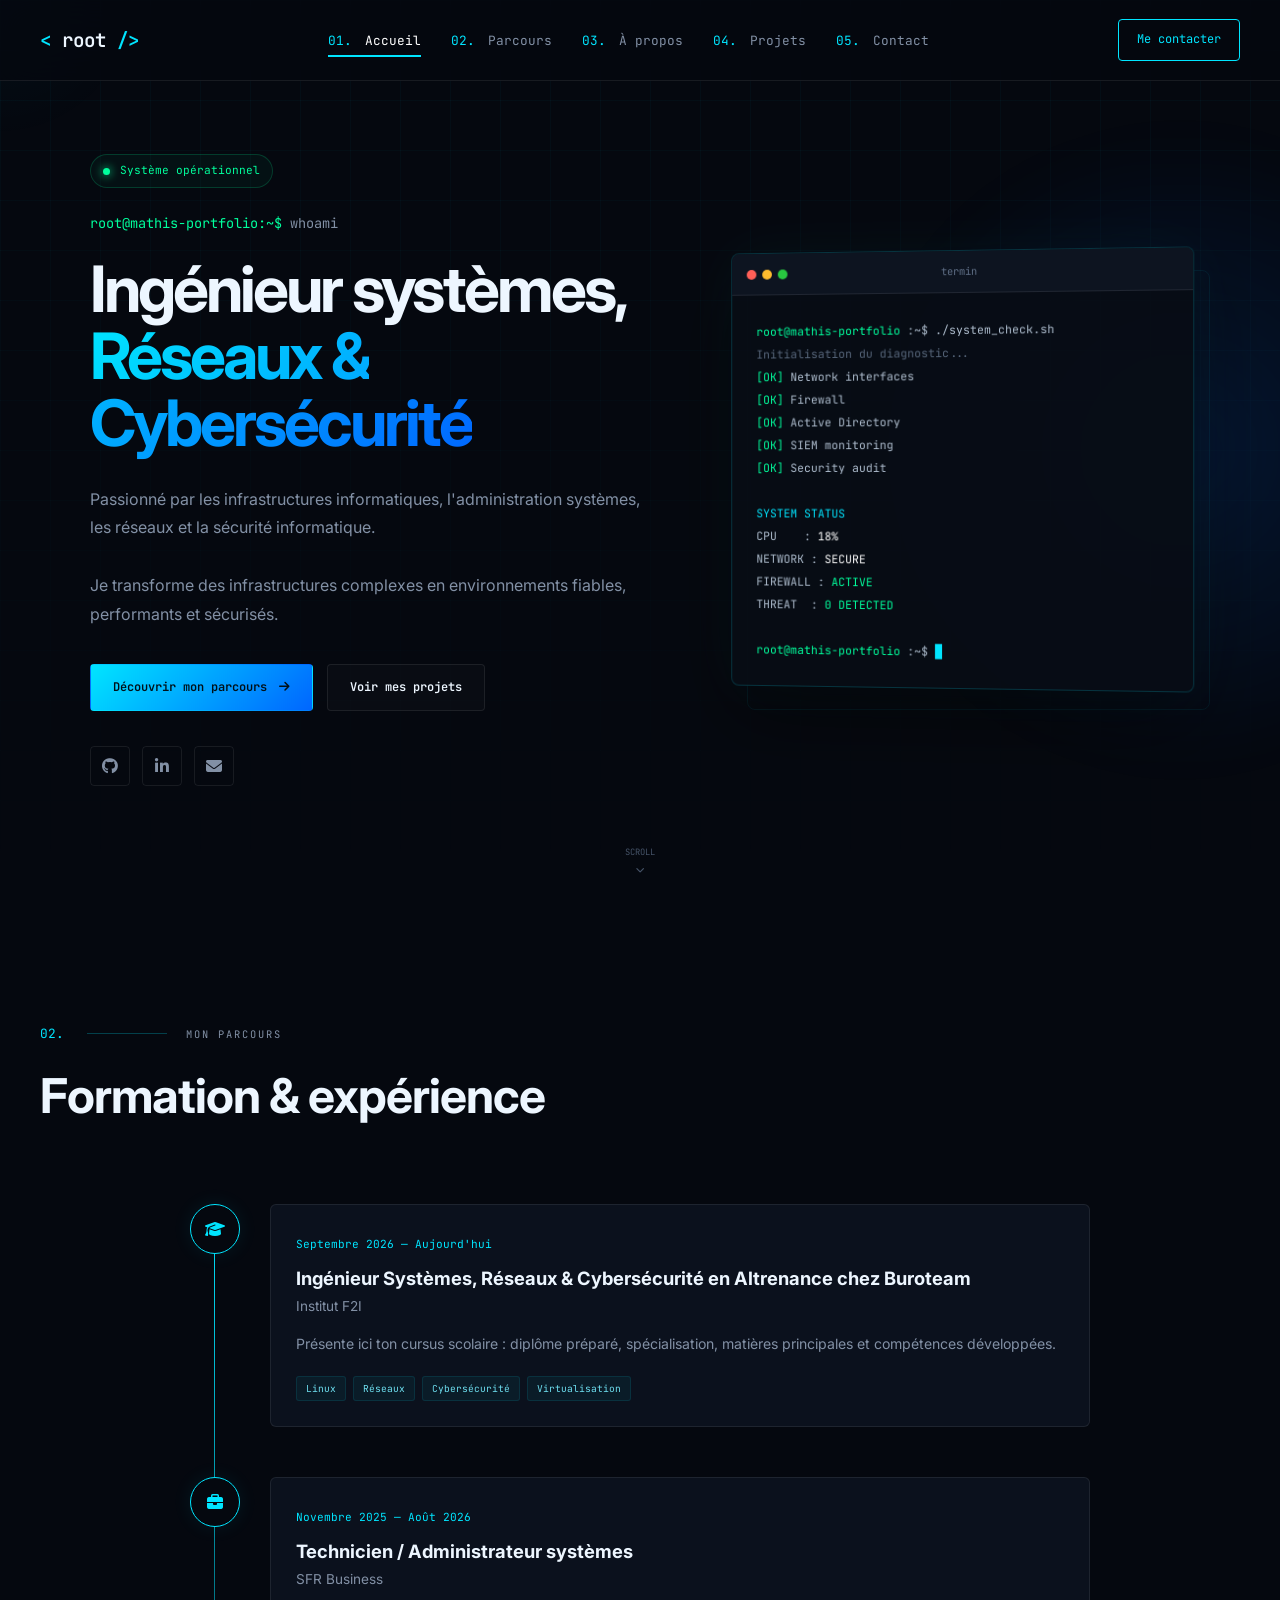
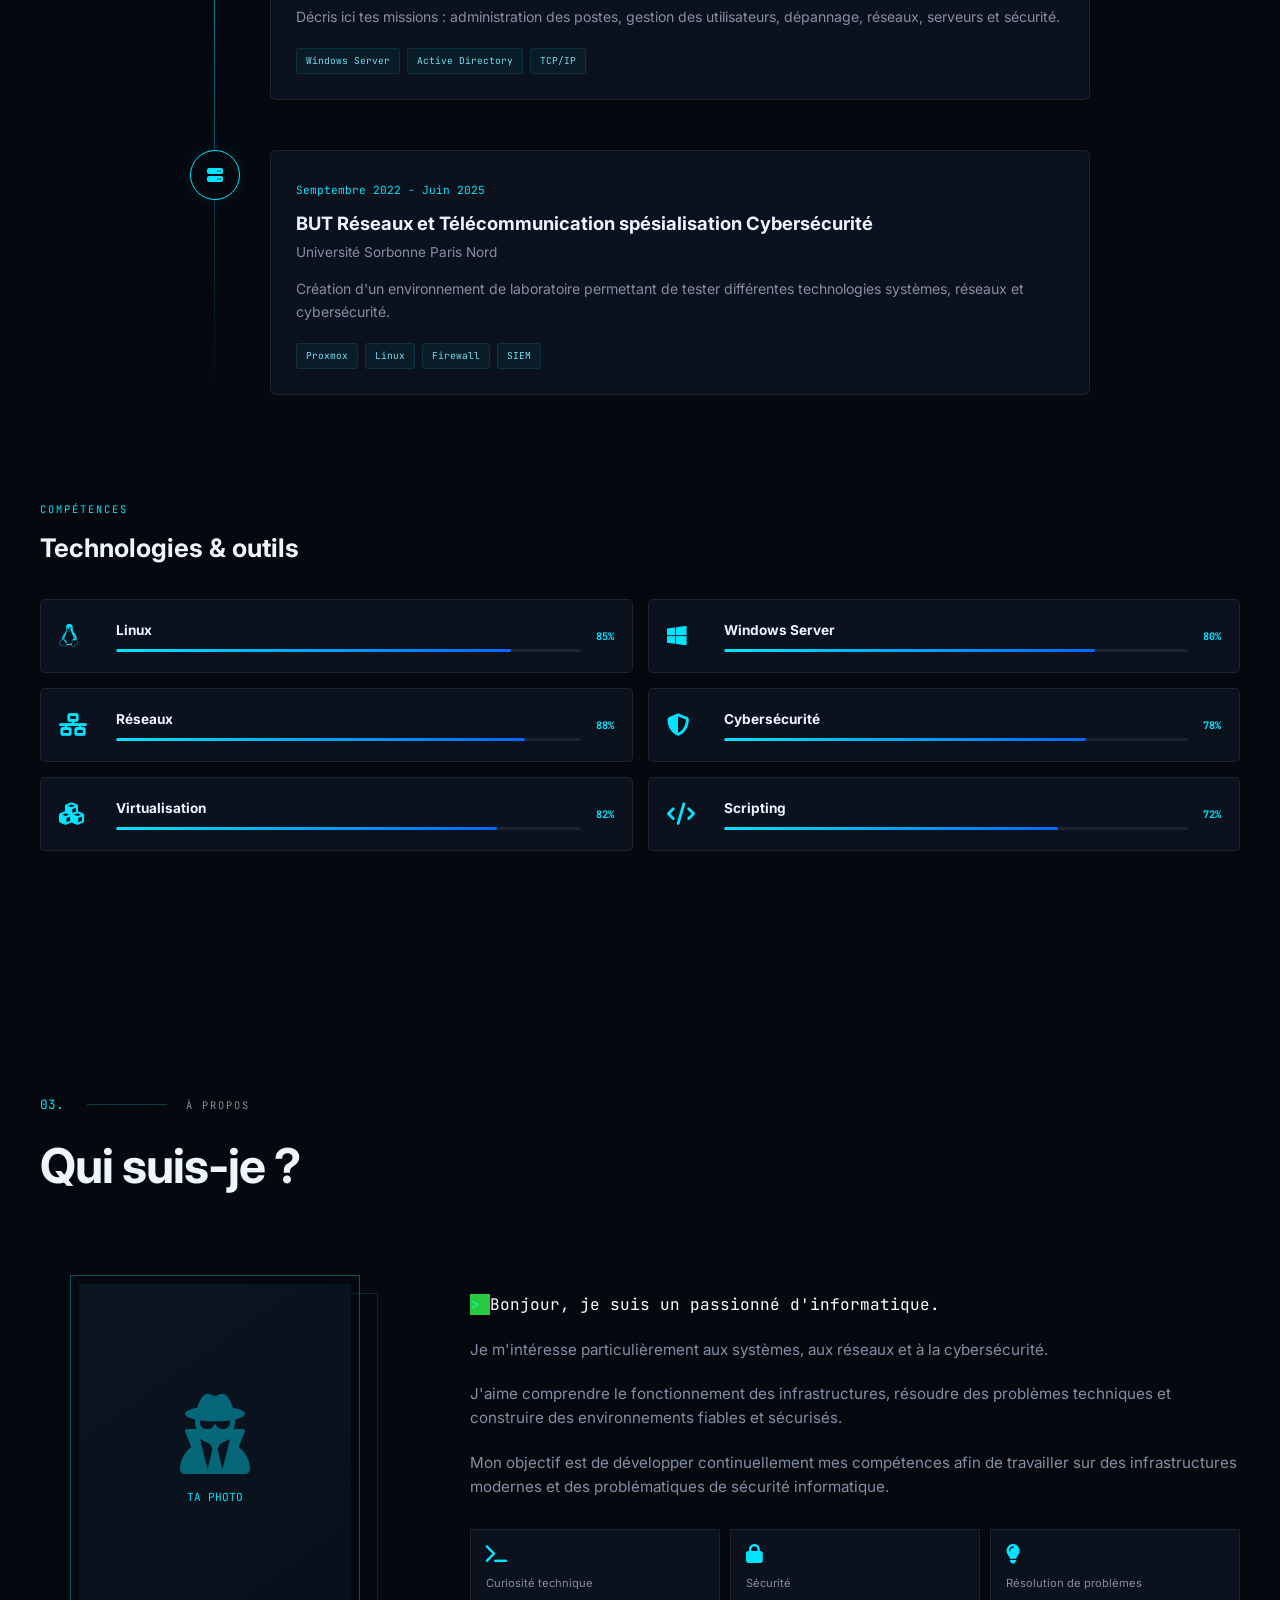
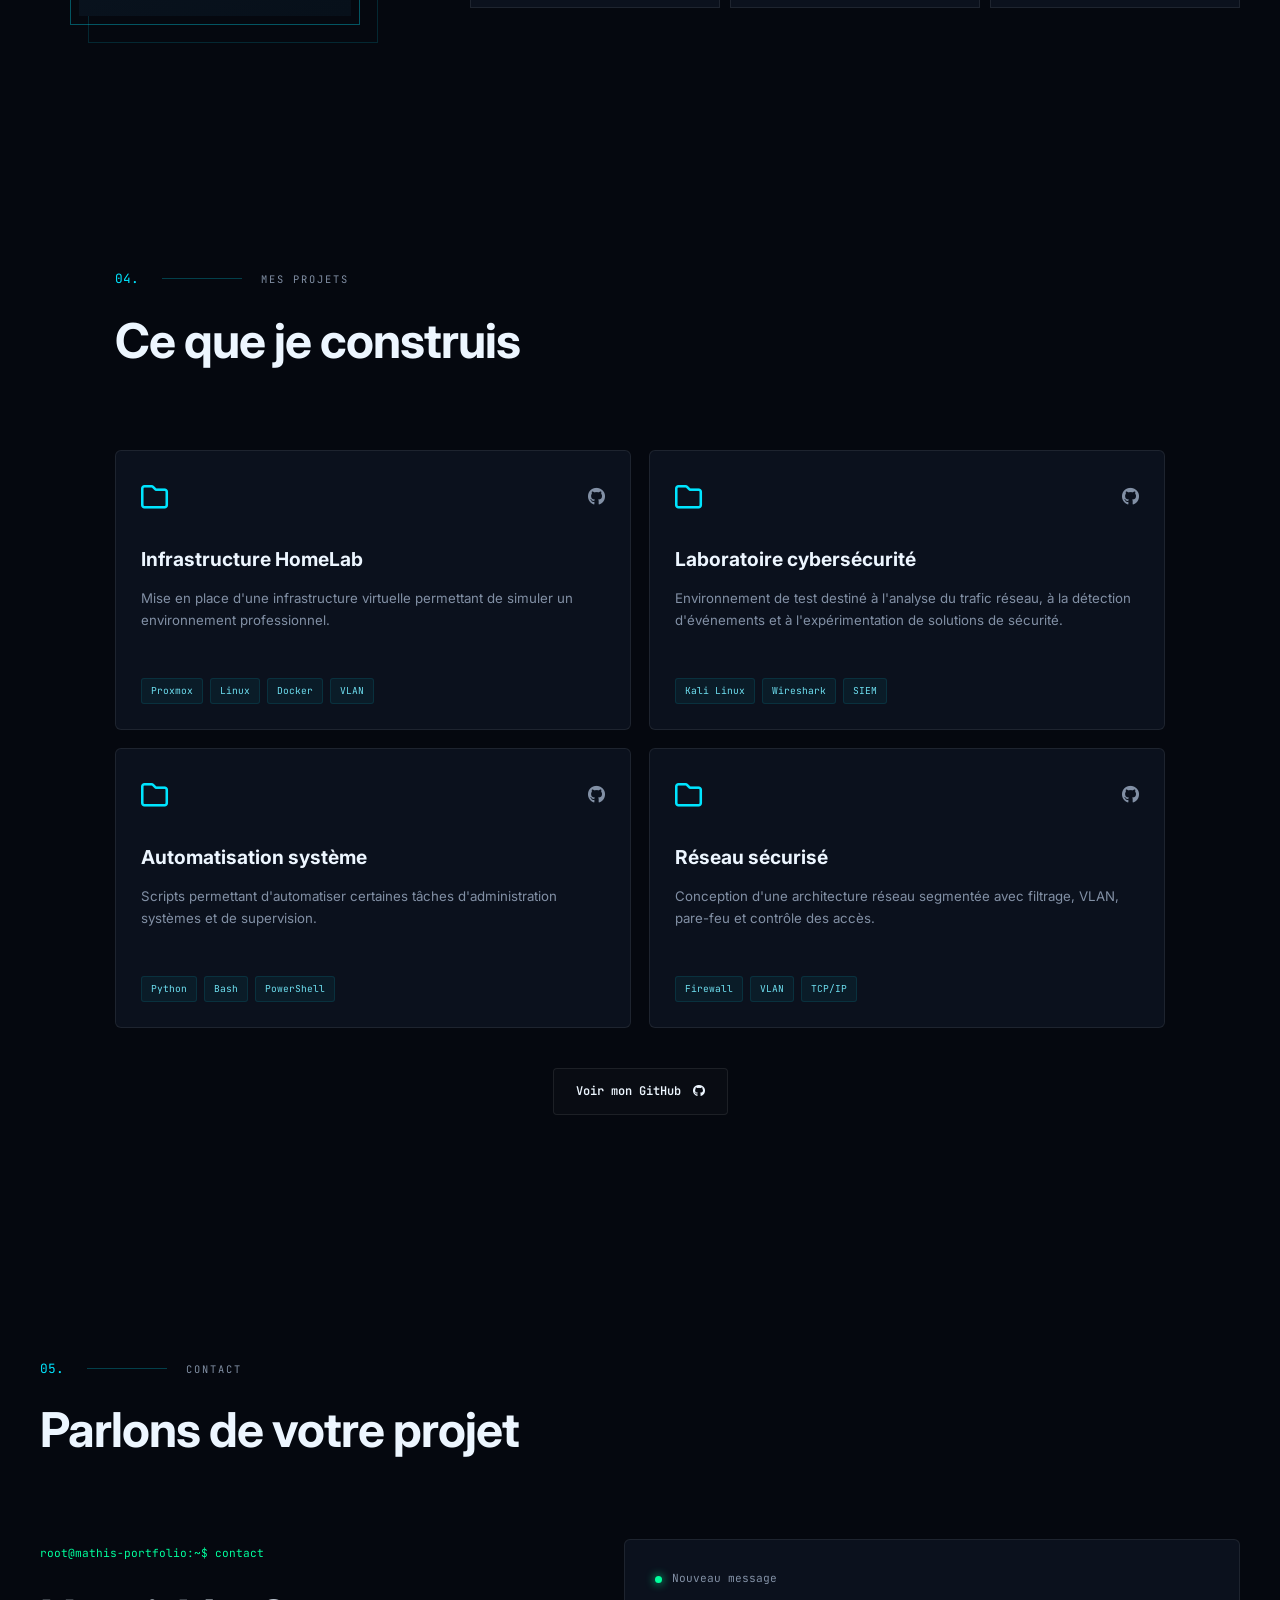
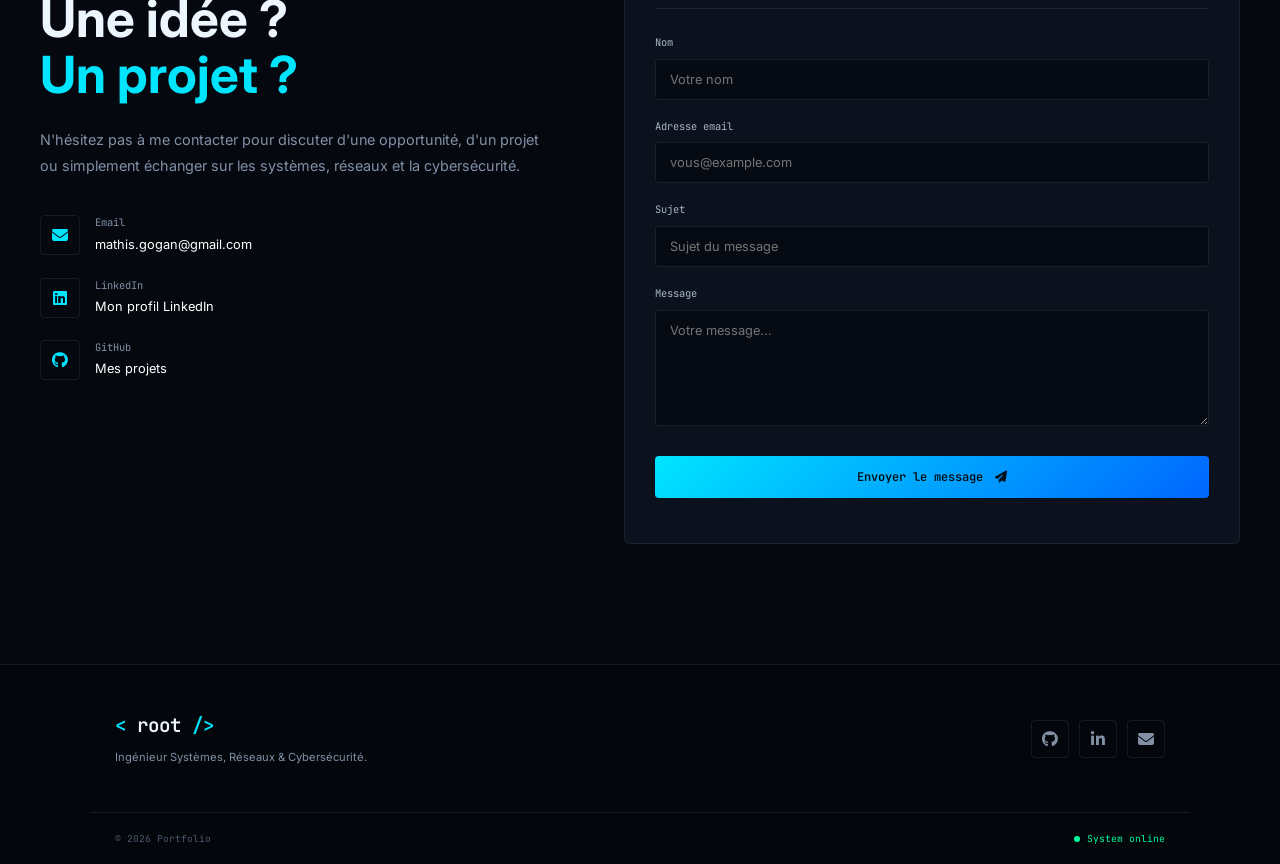
==== index.html @ 1b5705bb "modification du lien github pour qu'il renvoi sur mon profil" ====
<!DOCTYPE html>
<html lang="fr">

<head>

    <meta charset="UTF-8">

    <meta name="viewport"
          content="width=device-width, initial-scale=1.0">

    <meta name="description"
          content="Portfolio professionnel - Ingénieur systèmes, réseaux et cybersécurité">

    <title>Portfolio | Systèmes • Réseaux • Cybersécurité</title>

    <!-- Police -->
    <link rel="preconnect" href="https://fonts.googleapis.com">
    <link rel="preconnect" href="https://fonts.gstatic.com" crossorigin>

    <link href="https://fonts.googleapis.com/css2?family=Inter:wght@400;500;600;700;800&family=JetBrains+Mono:wght@400;500;600&display=swap"
          rel="stylesheet">

    <!-- Font Awesome -->
    <link rel="stylesheet"
          href="https://cdnjs.cloudflare.com/ajax/libs/font-awesome/6.5.2/css/all.min.css">

    <link rel="stylesheet" href="src/CSS/style.css">

</head>


<body>

<!-- =====================================================
     CURSEUR / EFFET
===================================================== -->

<div class="cursor-glow"></div>


<!-- =====================================================
     HEADER
===================================================== -->

<header class="header">

    <nav class="navbar">

        <a href="#accueil" class="logo">

            <span class="logo-symbol">&lt;</span>
            <span>root</span>
            <span class="logo-symbol">/&gt;</span>

        </a>


        <ul class="nav-links">

            <li>
                <a href="#accueil" class="active">
                    <span>01.</span> Accueil
                </a>
            </li>

            <li>
                <a href="#parcours">
                    <span>02.</span> Parcours
                </a>
            </li>

            <li>
                <a href="#apropos">
                    <span>03.</span> À propos
                </a>
            </li>

            <li>
                <a href="#projets">
                    <span>04.</span> Projets
                </a>
            </li>

            <li>
                <a href="#contact">
                    <span>05.</span> Contact
                </a>
            </li>

        </ul>


        <a href="#contact" class="nav-button">
            Me contacter
        </a>


        <button class="menu-toggle"
                aria-label="Ouvrir le menu">

            <i class="fas fa-bars"></i>

        </button>

    </nav>

</header>


<main>


<!-- =====================================================
     HERO
===================================================== -->

<section id="accueil" class="hero">

    <!-- Grille -->
    <div class="grid-background"></div>

    <!-- Glow -->
    <div class="hero-glow"></div>


    <div class="hero-container">


        <!-- COLONNE GAUCHE -->

        <div class="hero-content">

            <div class="status">

                <span class="status-dot"></span>

                <span>
                    Système opérationnel
                </span>

            </div>


            <p class="terminal-intro">

                <span class="prompt">root@mathis-portfolio:~$</span>

                whoami

            </p>


            <h1>

                Ingénieur systèmes,
                <br>

                <span class="gradient-text">
                    Réseaux & Cybersécurité
                </span>

            </h1>


            <p class="hero-description">

                Passionné par les infrastructures informatiques,
                l'administration systèmes, les réseaux et la
                sécurité informatique.

                <br><br>

                Je transforme des infrastructures complexes en
                environnements fiables, performants et sécurisés.

            </p>


            <div class="hero-buttons">

                <a href="#parcours"
                   class="btn btn-primary">

                    Découvrir mon parcours

                    <i class="fas fa-arrow-right"></i>

                </a>


                <a href="#projets"
                   class="btn btn-outline">

                    Voir mes projets

                </a>

            </div>


            <div class="social-links">

                <a href="https://github.com/TurtlesNinjas"
                   target="_blank"
                   aria-label="GitHub">

                    <i class="fab fa-github"></i>

                </a>


                <a href="https://www.linkedin.com/in/mathis-gogan/?isSelfProfile=true"
                   target="_blank"
                   aria-label="LinkedIn">

                    <i class="fab fa-linkedin-in"></i>

                </a>


                <a href="mailto:mathis.gogan@gmail.com"
                   aria-label="Email">

                    <i class="fas fa-envelope"></i>

                </a>

            </div>

        </div>


        <!-- TERMINAL -->

        <div class="terminal-wrapper">

            <div class="terminal">

                <div class="terminal-header">

                    <div class="terminal-buttons">

                        <span class="red"></span>
                        <span class="yellow"></span>
                        <span class="green"></span>

                    </div>

                    <span class="terminal-title">
                        terminal — bash
                    </span>

                </div>


                <div class="terminal-body">

                    <p>
                        <span class="terminal-green">
                            root@mathis-portfolio
                        </span>:~$
                        ./system_check.sh
                    </p>


                    <p class="terminal-muted">
                        Initialisation du diagnostic...
                    </p>


                    <p>
                        <span class="terminal-green">
                            [OK]
                        </span>
                        Network interfaces
                    </p>


                    <p>
                        <span class="terminal-green">
                            [OK]
                        </span>
                        Firewall
                    </p>


                    <p>
                        <span class="terminal-green">
                            [OK]
                        </span>
                        Active Directory
                    </p>


                    <p>
                        <span class="terminal-green">
                            [OK]
                        </span>
                        SIEM monitoring
                    </p>


                    <p>
                        <span class="terminal-green">
                            [OK]
                        </span>
                        Security audit
                    </p>


                    <br>


                    <p>

                        <span class="terminal-blue">
                            SYSTEM STATUS
                        </span>

                    </p>


                    <p>
                        CPU&nbsp;&nbsp;&nbsp;&nbsp;:
                        <span class="terminal-white">
                            18%
                        </span>
                    </p>


                    <p>
                        NETWORK :
                        <span class="terminal-white">
                            SECURE
                        </span>
                    </p>


                    <p>
                        FIREWALL :
                        <span class="terminal-green">
                            ACTIVE
                        </span>
                    </p>


                    <p>
                        THREAT&nbsp;&nbsp;:
                        <span class="terminal-green">
                            0 DETECTED
                        </span>
                    </p>


                    <br>


                    <p>

                        <span class="terminal-green">
                            root@mathis-portfolio
                        </span>:~$

                        <span class="cursor">
                            █
                        </span>

                    </p>

                </div>

            </div>


            <div class="terminal-decoration"></div>

        </div>

    </div>


    <div class="scroll-down">

        <span>
            SCROLL
        </span>

        <i class="fas fa-chevron-down"></i>

    </div>

</section>



<!-- =====================================================
     PARCOURS
===================================================== -->

<section id="parcours" class="section">

    <div class="section-heading reveal">

        <span class="section-number">
            02.
        </span>

        <span class="section-line"></span>

        <span class="section-label">
            MON PARCOURS
        </span>

        <h2>
            Formation & expérience
        </h2>

    </div>


    <div class="timeline">


        <div class="timeline-item reveal">

            <div class="timeline-marker">

                <i class="fas fa-graduation-cap"></i>

            </div>


            <div class="timeline-card">

                <span class="timeline-date">
                    Septembre 2026 — Aujourd'hui
                </span>

                <h3>
                    Ingénieur Systèmes, Réseaux & Cybersécurité en Altrenance chez Buroteam
                </h3>

                <h4>
                    Institut F2I
                </h4>

                <p>

                    Présente ici ton cursus scolaire :
                    diplôme préparé, spécialisation,
                    matières principales et compétences
                    développées.

                </p>


                <div class="tags">

                    <span>Linux</span>
                    <span>Réseaux</span>
                    <span>Cybersécurité</span>
                    <span>Virtualisation</span>
                    
                </div>

            </div>

        </div>



        <div class="timeline-item reveal">

            <div class="timeline-marker">

                <i class="fas fa-briefcase"></i>

            </div>


            <div class="timeline-card">

                <span class="timeline-date">
                    Novembre 2025 — Août 2026
                </span>

                <h3>
                    Technicien / Administrateur systèmes
                </h3>

                <h4>
                    SFR Business
                </h4>

                <p>

                    Décris ici tes missions :
                    administration des postes,
                    gestion des utilisateurs,
                    dépannage, réseaux,
                    serveurs et sécurité.

                </p>


                <div class="tags">

                    <span>Windows Server</span>
                    <span>Active Directory</span>
                    <span>TCP/IP</span>

                </div>

            </div>

        </div>



        <div class="timeline-item reveal">

            <div class="timeline-marker">

                <i class="fas fa-server"></i>

            </div>


            <div class="timeline-card">

                <span class="timeline-date">
                    Semptembre 2022 - Juin 2025
                </span>

                <h3>
                    BUT Réseaux et Télécommunication spésialisation Cybersécurité
                </h3>

                <h4>
                    Université Sorbonne Paris Nord
                </h4>

                <p>

                    Création d'un environnement de
                    laboratoire permettant de tester
                    différentes technologies systèmes,
                    réseaux et cybersécurité.

                </p>


                <div class="tags">

                    <span>Proxmox</span>
                    <span>Linux</span>
                    <span>Firewall</span>
                    <span>SIEM</span>

                </div>

            </div>

        </div>

    </div>



    <!-- COMPETENCES -->

    <div class="skills-section reveal">

        <div class="mini-heading">

            <span>
                COMPÉTENCES
            </span>

            <h3>
                Technologies & outils
            </h3>

        </div>


        <div class="skills-grid">


            <div class="skill-card">

                <div class="skill-icon">

                    <i class="fab fa-linux"></i>

                </div>

                <div class="skill-info">

                    <h4>Linux</h4>

                    <div class="skill-bar">
                        <span style="width: 85%"></span>
                    </div>

                </div>

                <strong>85%</strong>

            </div>



            <div class="skill-card">

                <div class="skill-icon">

                    <i class="fab fa-windows"></i>

                </div>

                <div class="skill-info">

                    <h4>Windows Server</h4>

                    <div class="skill-bar">
                        <span style="width: 80%"></span>
                    </div>

                </div>

                <strong>80%</strong>

            </div>



            <div class="skill-card">

                <div class="skill-icon">

                    <i class="fas fa-network-wired"></i>

                </div>

                <div class="skill-info">

                    <h4>Réseaux</h4>

                    <div class="skill-bar">
                        <span style="width: 88%"></span>
                    </div>

                </div>

                <strong>88%</strong>

            </div>



            <div class="skill-card">

                <div class="skill-icon">

                    <i class="fas fa-shield-halved"></i>

                </div>

                <div class="skill-info">

                    <h4>Cybersécurité</h4>

                    <div class="skill-bar">
                        <span style="width: 78%"></span>
                    </div>

                </div>

                <strong>78%</strong>

            </div>



            <div class="skill-card">

                <div class="skill-icon">

                    <i class="fas fa-cubes"></i>

                </div>

                <div class="skill-info">

                    <h4>Virtualisation</h4>

                    <div class="skill-bar">
                        <span style="width: 82%"></span>
                    </div>

                </div>

                <strong>82%</strong>

            </div>



            <div class="skill-card">

                <div class="skill-icon">

                    <i class="fas fa-code"></i>

                </div>

                <div class="skill-info">

                    <h4>Scripting</h4>

                    <div class="skill-bar">
                        <span style="width: 72%"></span>
                    </div>

                </div>

                <strong>72%</strong>

            </div>

        </div>

    </div>

</section>



<!-- =====================================================
     A PROPOS
===================================================== -->

<section id="apropos"
         class="section about-section">

    <div class="section-heading reveal">

        <span class="section-number">
            03.
        </span>

        <span class="section-line"></span>

        <span class="section-label">
            À PROPOS
        </span>

        <h2>
            Qui suis-je ?
        </h2>

    </div>


    <div class="about-grid">


        <div class="about-photo reveal">

            <div class="photo-frame">

                <div class="photo-placeholder">

                    <i class="fas fa-user-secret"></i>

                    <span>
                        TA PHOTO
                    </span>

                </div>

            </div>


            <div class="photo-decoration"></div>

        </div>



        <div class="about-content reveal">

            <p class="about-intro">

                <span class="green">
                    >
                </span>

                Bonjour, je suis un passionné
                d'informatique.

            </p>


            <p>

                Je m'intéresse particulièrement aux
                systèmes, aux réseaux et à la
                cybersécurité.

            </p>


            <p>

                J'aime comprendre le fonctionnement
                des infrastructures, résoudre des
                problèmes techniques et construire
                des environnements fiables et sécurisés.

            </p>


            <p>

                Mon objectif est de développer
                continuellement mes compétences afin
                de travailler sur des infrastructures
                modernes et des problématiques de
                sécurité informatique.

            </p>


            <div class="about-values">


                <div>

                    <i class="fas fa-terminal"></i>

                    <span>
                        Curiosité technique
                    </span>

                </div>


                <div>

                    <i class="fas fa-lock"></i>

                    <span>
                        Sécurité
                    </span>

                </div>


                <div>

                    <i class="fas fa-lightbulb"></i>

                    <span>
                        Résolution de problèmes
                    </span>

                </div>

            </div>

        </div>

    </div>

</section>



<!-- =====================================================
     PROJETS
===================================================== -->

<section id="projets"
         class="section projects-section">


    <div class="section-heading reveal">

        <span class="section-number">
            04.
        </span>

        <span class="section-line"></span>

        <span class="section-label">
            MES PROJETS
        </span>

        <h2>
            Ce que je construis
        </h2>

    </div>


    <div class="projects-grid">


        <!-- PROJET 1 -->

        <article class="project-card reveal">

            <div class="project-top">

                <div class="folder">

                    <i class="far fa-folder"></i>

                </div>

                <a href="#"
                   aria-label="GitHub">

                    <i class="fab fa-github"></i>

                </a>

            </div>


            <h3>
                Infrastructure HomeLab
            </h3>


            <p>

                Mise en place d'une infrastructure
                virtuelle permettant de simuler un
                environnement professionnel.

            </p>


            <div class="project-tech">

                <span>Proxmox</span>
                <span>Linux</span>
                <span>Docker</span>
                <span>VLAN</span>

            </div>

        </article>



        <!-- PROJET 2 -->

        <article class="project-card reveal">

            <div class="project-top">

                <div class="folder">

                    <i class="far fa-folder"></i>

                </div>

                <a href="#"
                   aria-label="GitHub">

                    <i class="fab fa-github"></i>

                </a>

            </div>


            <h3>
                Laboratoire cybersécurité
            </h3>


            <p>

                Environnement de test destiné à
                l'analyse du trafic réseau, à la
                détection d'événements et à
                l'expérimentation de solutions
                de sécurité.

            </p>


            <div class="project-tech">

                <span>Kali Linux</span>
                <span>Wireshark</span>
                <span>SIEM</span>

            </div>

        </article>



        <!-- PROJET 3 -->

        <article class="project-card reveal">

            <div class="project-top">

                <div class="folder">

                    <i class="far fa-folder"></i>

                </div>

                <a href="#"
                   aria-label="GitHub">

                    <i class="fab fa-github"></i>

                </a>

            </div>


            <h3>
                Automatisation système
            </h3>


            <p>

                Scripts permettant d'automatiser
                certaines tâches d'administration
                systèmes et de supervision.

            </p>


            <div class="project-tech">

                <span>Python</span>
                <span>Bash</span>
                <span>PowerShell</span>

            </div>

        </article>



        <!-- PROJET 4 -->

        <article class="project-card reveal">

            <div class="project-top">

                <div class="folder">

                    <i class="far fa-folder"></i>

                </div>

                <a href="#"
                   aria-label="GitHub">

                    <i class="fab fa-github"></i>

                </a>

            </div>


            <h3>
                Réseau sécurisé
            </h3>


            <p>

                Conception d'une architecture réseau
                segmentée avec filtrage, VLAN,
                pare-feu et contrôle des accès.

            </p>


            <div class="project-tech">

                <span>Firewall</span>
                <span>VLAN</span>
                <span>TCP/IP</span>

            </div>

        </article>

    </div>


    <div class="github-button reveal">

        <a href="https://github.com/TurtlesNinjas"
           target="_blank"
           class="btn btn-outline">

            Voir mon GitHub

            <i class="fab fa-github"></i>

        </a>

    </div>

</section>



<!-- =====================================================
     CONTACT
===================================================== -->

<section id="contact"
         class="section contact-section">


    <div class="section-heading reveal">

        <span class="section-number">
            05.
        </span>

        <span class="section-line"></span>

        <span class="section-label">
            CONTACT
        </span>

        <h2>
            Parlons de votre projet
        </h2>

    </div>


    <div class="contact-grid">


        <div class="contact-text reveal">

            <span class="contact-terminal">
                root@mathis-portfolio:~$ contact
            </span>


            <h3>
                Une idée ?
                <br>

                <span>
                    Un projet ?
                </span>
            </h3>


            <p>

                N'hésitez pas à me contacter pour
                discuter d'une opportunité, d'un
                projet ou simplement échanger sur
                les systèmes, réseaux et la
                cybersécurité.

            </p>


            <div class="contact-method">

                <i class="fas fa-envelope"></i>

                <div>

                    <span>Email</span>

                    <a href="mailto:mathis.gogan@gmail.com">
                        mathis.gogan@gmail.com
                    </a>

                </div>

            </div>


            <div class="contact-method">

                <i class="fab fa-linkedin"></i>

                <div>

                    <span>LinkedIn</span>

                    <a href="https://www.linkedin.com/"
                       target="_blank">

                        Mon profil LinkedIn

                    </a>

                </div>

            </div>


            <div class="contact-method">

                <i class="fab fa-github"></i>

                <div>

                    <span>GitHub</span>

                    <a href="https://github.com/TurtlesNinjas"
                       target="_blank">

                        Mes projets

                    </a>

                </div>

            </div>

        </div>



        <!-- FORMULAIRE -->

        <form id="contactForm"
              class="contact-form reveal">


            <div class="form-header">

                <span class="form-dot"></span>

                <span>
                    Nouveau message
                </span>

            </div>


            <div class="form-group">

                <label for="name">
                    Nom
                </label>

                <input
                    type="text"
                    id="name"
                    name="name"
                    placeholder="Votre nom"
                    required
                >

            </div>


            <div class="form-group">

                <label for="email">
                    Adresse email
                </label>

                <input
                    type="email"
                    id="email"
                    name="email"
                    placeholder="vous@example.com"
                    required
                >

            </div>


            <div class="form-group">

                <label for="subject">
                    Sujet
                </label>

                <input
                    type="text"
                    id="subject"
                    name="subject"
                    placeholder="Sujet du message"
                    required
                >

            </div>


            <div class="form-group">

                <label for="message">
                    Message
                </label>

                <textarea
                    id="message"
                    name="message"
                    rows="6"
                    placeholder="Votre message..."
                    required
                ></textarea>

            </div>


            <button
                type="submit"
                class="btn btn-primary submit-button">

                Envoyer le message

                <i class="fas fa-paper-plane"></i>

            </button>


            <p id="form-message"></p>

        </form>

    </div>

</section>

</main>



<!-- =====================================================
     FOOTER
===================================================== -->

<footer class="footer">

    <div class="footer-content">


        <div class="footer-brand">

            <a href="#accueil"
               class="logo">

                <span class="logo-symbol">
                    &lt;
                </span>

                root

                <span class="logo-symbol">
                    /&gt;
                </span>

            </a>


            <p>

                Ingénieur Systèmes,
                Réseaux & Cybersécurité.

            </p>

        </div>



        <div class="footer-socials">

            <a href="https://github.com/TurtlesNinjas"
               target="_blank"
               aria-label="GitHub">

                <i class="fab fa-github"></i>

            </a>


            <a href="https://www.linkedin.com/in/mathis-gogan/?isSelfProfile=true"
               target="_blank"
               aria-label="LinkedIn">

                <i class="fab fa-linkedin-in"></i>

            </a>


            <a href="mailto:mathis.gogan@gmail.com"
               aria-label="Email">

                <i class="fas fa-envelope"></i>

            </a>

        </div>

    </div>


    <div class="footer-bottom">

        <span>
            © <span id="year"></span>
            Portfolio
        </span>

        <span class="footer-status">

            <span></span>

            System online

        </span>

    </div>

</footer>


<script src="src/JS/script.js"></script>

</body>
</html>
---- src/CSS/style.css ----
/* =====================================================
   VARIABLES
===================================================== */

:root {

    --bg: #05080f;
    --bg-light: #080d17;
    --card: #0b111d;

    --primary: #00e5ff;
    --secondary: #0066ff;
    --green: #00ff9d;

    --white: #edf6ff;
    --muted: #8290a5;

    --border: rgba(255,255,255,0.08);

    --gradient:
        linear-gradient(
            135deg,
            #00e5ff,
            #0066ff
        );

    --mono:
        "JetBrains Mono",
        monospace;

    --font:
        "Inter",
        sans-serif;
}


/* =====================================================
   RESET
===================================================== */

* {
    margin: 0;
    padding: 0;
    box-sizing: border-box;
}

html {
    scroll-behavior: smooth;
    scroll-padding-top: 85px;
}

body {

    background: var(--bg);

    color: var(--white);

    font-family: var(--font);

    line-height: 1.6;

    overflow-x: hidden;
}

body::selection {
    background: var(--primary);
    color: #001014;
}

a {
    text-decoration: none;
    color: inherit;
}

button,
input,
textarea {
    font-family: inherit;
}

ul {
    list-style: none;
}


/* =====================================================
   HEADER
===================================================== */

.header {

    position: fixed;

    top: 0;
    left: 0;

    width: 100%;

    z-index: 999;

    background:
        rgba(5,8,15,.82);

    backdrop-filter:
        blur(18px);

    border-bottom:
        1px solid var(--border);
}


.navbar {

    height: 80px;

    max-width: 1250px;

    margin: auto;

    padding:
        0 25px;

    display: flex;

    align-items: center;

    justify-content: space-between;
}


.logo {

    font-family: var(--mono);

    font-weight: 600;

    font-size: 1.2rem;

    letter-spacing: -1px;
}

.logo-symbol {
    color: var(--primary);
}


.nav-links {

    display: flex;

    align-items: center;

    gap: 30px;
}


.nav-links a {

    position: relative;

    font-family: var(--mono);

    font-size: .8rem;

    color: var(--muted);

    transition: .3s;
}


.nav-links a span {

    color: var(--primary);

    margin-right: 5px;
}


.nav-links a:hover,
.nav-links a.active {

    color: white;
}


.nav-links a::after {

    content: "";

    position: absolute;

    left: 0;

    bottom: -8px;

    width: 0;

    height: 2px;

    background: var(--primary);

    transition: .3s;
}


.nav-links a:hover::after,
.nav-links a.active::after {

    width: 100%;
}


.nav-button {

    padding:
        10px 18px;

    border:
        1px solid var(--primary);

    color: var(--primary);

    font-family: var(--mono);

    font-size: .75rem;

    border-radius: 4px;

    transition: .3s;
}


.nav-button:hover {

    background:
        rgba(0,229,255,.1);

    box-shadow:
        0 0 20px
        rgba(0,229,255,.15);
}


.menu-toggle {

    display: none;

    background: none;

    border: 0;

    color: white;

    font-size: 1.5rem;

    cursor: pointer;
}


/* =====================================================
   HERO
===================================================== */

.hero {

    min-height: 100vh;

    position: relative;

    display: flex;

    align-items: center;

    overflow: hidden;

    padding:
        120px 7% 80px;
}


/* grille */

.grid-background {

    position: absolute;

    inset: 0;

    background-image:

        linear-gradient(
            rgba(0,229,255,.035) 1px,
            transparent 1px
        ),

        linear-gradient(
            90deg,
            rgba(0,229,255,.035) 1px,
            transparent 1px
        );

    background-size:
        50px 50px;

    mask-image:
        linear-gradient(
            to bottom,
            black,
            transparent
        );

    pointer-events: none;
}


.hero-glow {

    position: absolute;

    width: 700px;
    height: 700px;

    right: -250px;
    top: 50%;

    transform:
        translateY(-50%);

    background:
        radial-gradient(
            circle,
            rgba(0,102,255,.15),
            transparent 65%
        );

    filter: blur(20px);

    pointer-events: none;
}


.hero-container {

    position: relative;

    z-index: 2;

    width: 100%;

    max-width: 1250px;

    margin: auto;

    display: grid;

    grid-template-columns:
        1.1fr .9fr;

    align-items: center;

    gap: 70px;
}


/* STATUS */

.status {

    display: inline-flex;

    align-items: center;

    gap: 10px;

    padding:
        7px 12px;

    border:
        1px solid
        rgba(0,255,157,.18);

    background:
        rgba(0,255,157,.04);

    border-radius: 30px;

    color: var(--green);

    font-family: var(--mono);

    font-size: .7rem;

    margin-bottom: 25px;
}


.status-dot {

    width: 7px;
    height: 7px;

    background: var(--green);

    border-radius: 50%;

    box-shadow:
        0 0 10px
        var(--green);

    animation:
        pulse 2s infinite;
}


@keyframes pulse {

    0%,100% {
        opacity: 1;
    }

    50% {
        opacity: .3;
    }
}


/* TERMINAL INTRO */

.terminal-intro {

    font-family: var(--mono);

    color: var(--muted);

    font-size: .85rem;

    margin-bottom: 20px;
}


.prompt {
    color: var(--green);
}


.hero h1 {

    font-size:
        clamp(
            2.8rem,
            5vw,
            5.3rem
        );

    line-height: 1.05;

    letter-spacing: -3px;

    margin-bottom: 28px;
}


.gradient-text {

    background:
        var(--gradient);

    -webkit-background-clip: text;

    background-clip: text;

    color: transparent;
}


.hero-description {

    max-width: 650px;

    color: var(--muted);

    font-size: 1rem;

    line-height: 1.8;

    margin-bottom: 35px;
}


/* BUTTONS */

.hero-buttons {

    display: flex;

    gap: 14px;

    flex-wrap: wrap;
}


.btn {

    display: inline-flex;

    align-items: center;

    justify-content: center;

    gap: 12px;

    padding:
        13px 22px;

    border-radius: 4px;

    font-family: var(--mono);

    font-size: .75rem;

    font-weight: 600;

    transition: .3s;

    cursor: pointer;
}


.btn-primary {

    background:
        var(--gradient);

    color: #001018;

    border: 1px solid transparent;
}


.btn-primary:hover {

    transform:
        translateY(-3px);

    box-shadow:
        0 10px 30px
        rgba(0,229,255,.2);
}


.btn-outline {

    border:
        1px solid var(--border);

    color: var(--white);

    background:
        rgba(255,255,255,.02);
}


.btn-outline:hover {

    border-color:
        var(--primary);

    color: var(--primary);
}


/* SOCIAL */

.social-links {

    display: flex;

    gap: 12px;

    margin-top: 35px;
}


.social-links a {

    width: 40px;
    height: 40px;

    display: flex;

    align-items: center;

    justify-content: center;

    border:
        1px solid var(--border);

    color: var(--muted);

    border-radius: 4px;

    transition: .3s;
}


.social-links a:hover {

    color: var(--primary);

    border-color:
        var(--primary);

    transform:
        translateY(-3px);
}


/* =====================================================
   TERMINAL
===================================================== */

.terminal-wrapper {

    position: relative;

    perspective: 1000px;
}


.terminal {

    position: relative;

    z-index: 2;

    background:
        rgba(7,12,21,.94);

    border:
        1px solid
        rgba(0,229,255,.18);

    border-radius: 8px;

    overflow: hidden;

    box-shadow:

        0 30px 80px
        rgba(0,0,0,.5),

        0 0 60px
        rgba(0,229,255,.05);

    transform:
        rotateY(-4deg);

    animation:
        terminalFloat 6s ease-in-out infinite;
}


@keyframes terminalFloat {

    0%,100% {
        transform:
            rotateY(-4deg)
            translateY(0);
    }

    50% {
        transform:
            rotateY(-4deg)
            translateY(-10px);
    }
}


.terminal-header {

    height: 42px;

    padding:
        0 15px;

    display: flex;

    align-items: center;

    justify-content: center;

    position: relative;

    background:
        #0d1420;

    border-bottom:
        1px solid var(--border);
}


.terminal-buttons {

    position: absolute;

    left: 15px;

    display: flex;

    gap: 6px;
}


.terminal-buttons span {

    width: 10px;
    height: 10px;

    border-radius: 50%;
}


.red {
    background: #ff5f57;
}

.yellow {
    background: #febc2e;
}

.green {
    background: #28c840;
}


.terminal-title {

    color: #607087;

    font-family: var(--mono);

    font-size: .65rem;
}


.terminal-body {

    padding:
        25px;

    font-family: var(--mono);

    font-size: .72rem;

    line-height: 2;

    color: #aebdce;
}


.terminal-muted {
    color: #56657a;
}


.terminal-green {
    color: var(--green);
}


.terminal-blue {
    color: var(--primary);
}


.terminal-white {
    color: white;
}


.cursor {

    color: var(--primary);

    animation:
        blink 1s infinite;
}


@keyframes blink {

    50% {
        opacity: 0;
    }
}


.terminal-decoration {

    position: absolute;

    width: 100%;
    height: 100%;

    top: 20px;
    left: 20px;

    border:
        1px solid
        rgba(0,229,255,.08);

    border-radius: 8px;

    z-index: 1;
}


/* =====================================================
   SCROLL
===================================================== */

.scroll-down {

    position: absolute;

    bottom: 25px;

    left: 50%;

    transform:
        translateX(-50%);

    display: flex;

    flex-direction: column;

    align-items: center;

    gap: 7px;

    color: #465469;

    font-family: var(--mono);

    font-size: .55rem;

    animation:
        scrollBounce 2s infinite;
}


@keyframes scrollBounce {

    50% {
        transform:
            translate(-50%,8px);
    }
}


/* =====================================================
   SECTIONS
===================================================== */

.section {

    max-width: 1250px;

    margin: auto;

    padding:
        120px 25px;
}


/* TITRES */

.section-heading {

    margin-bottom: 70px;
}


.section-number {

    color: var(--primary);

    font-family: var(--mono);

    font-size: .8rem;
}


.section-line {

    display: inline-block;

    width: 80px;

    height: 1px;

    background:
        rgba(0,229,255,.25);

    vertical-align: middle;

    margin:
        0 15px;
}


.section-label {

    color: var(--muted);

    font-family: var(--mono);

    font-size: .65rem;

    letter-spacing: 2px;
}


.section-heading h2 {

    margin-top: 12px;

    font-size:
        clamp(2rem,4vw,3rem);

    letter-spacing: -1px;
}


/* =====================================================
   REVEAL
===================================================== */

.reveal {

    opacity: 0;

    transform:
        translateY(35px);

    transition:
        opacity .8s ease,
        transform .8s ease;
}


.reveal.visible {

    opacity: 1;

    transform:
        translateY(0);
}


/* =====================================================
   TIMELINE
===================================================== */

.timeline {

    max-width: 900px;

    margin: auto;

    position: relative;
}


.timeline::before {

    content: "";

    position: absolute;

    left: 24px;

    top: 0;
    bottom: 0;

    width: 1px;

    background:
        linear-gradient(
            var(--primary),
            rgba(0,229,255,0)
        );
}


.timeline-item {

    position: relative;

    display: flex;

    gap: 30px;

    margin-bottom: 50px;
}


.timeline-marker {

    position: relative;

    z-index: 2;

    min-width: 50px;
    height: 50px;

    display: flex;

    align-items: center;

    justify-content: center;

    background:
        var(--bg);

    border:
        1px solid var(--primary);

    color: var(--primary);

    border-radius: 50%;

    box-shadow:
        0 0 20px
        rgba(0,229,255,.08);
}


.timeline-card {

    flex: 1;

    padding:
        25px;

    background:
        var(--card);

    border:
        1px solid var(--border);

    border-radius: 6px;

    transition: .3s;
}


.timeline-card:hover {

    border-color:
        rgba(0,229,255,.25);

    transform:
        translateX(5px);
}


.timeline-date {

    color: var(--primary);

    font-family: var(--mono);

    font-size: .7rem;
}


.timeline-card h3 {

    margin:
        8px 0 3px;

    font-size: 1.15rem;
}


.timeline-card h4 {

    color: var(--muted);

    font-weight: 400;

    font-size: .85rem;

    margin-bottom: 15px;
}


.timeline-card p {

    color: var(--muted);

    font-size: .88rem;

    margin-bottom: 20px;
}


/* TAGS */

.tags {

    display: flex;

    flex-wrap: wrap;

    gap: 7px;
}


.tags span,
.project-tech span {

    padding:
        4px 9px;

    background:
        rgba(0,229,255,.05);

    border:
        1px solid
        rgba(0,229,255,.1);

    color:
        #6edff0;

    border-radius: 3px;

    font-family: var(--mono);

    font-size: .6rem;
}


/* =====================================================
   SKILLS
===================================================== */

.skills-section {

    margin-top: 100px;
}


.mini-heading {

    margin-bottom: 30px;
}


.mini-heading span {

    color: var(--primary);

    font-family: var(--mono);

    font-size: .65rem;

    letter-spacing: 2px;
}


.mini-heading h3 {

    margin-top: 8px;

    font-size: 1.6rem;
}


.skills-grid {

    display: grid;

    grid-template-columns:
        repeat(2,1fr);

    gap: 15px;
}


.skill-card {

    display: flex;

    align-items: center;

    gap: 15px;

    padding: 18px;

    background:
        var(--card);

    border:
        1px solid var(--border);

    border-radius: 5px;
}


.skill-icon {

    min-width: 42px;

    color: var(--primary);

    font-size: 1.4rem;
}


.skill-info {

    flex: 1;
}


.skill-info h4 {

    font-size: .85rem;

    margin-bottom: 7px;
}


.skill-bar {

    width: 100%;

    height: 3px;

    background:
        #1a2331;

    border-radius: 5px;

    overflow: hidden;
}


.skill-bar span {

    display: block;

    height: 100%;

    background:
        var(--gradient);

    border-radius: 5px;
}


.skill-card > strong {

    color: var(--primary);

    font-family: var(--mono);

    font-size: .65rem;
}


/* =====================================================
   ABOUT
===================================================== */

.about-grid {

    display: grid;

    grid-template-columns:
        350px 1fr;

    gap: 80px;

    align-items: center;
}


.about-photo {

    position: relative;

    display: flex;

    justify-content: center;
}


.photo-frame {

    width: 290px;
    height: 350px;

    padding: 8px;

    border:
        1px solid
        rgba(0,229,255,.35);

    position: relative;

    z-index: 2;
}


.photo-placeholder {

    width: 100%;
    height: 100%;

    display: flex;

    flex-direction: column;

    align-items: center;

    justify-content: center;

    gap: 15px;

    background:
        linear-gradient(
            145deg,
            #0b1522,
            #07101a
        );

    color: var(--primary);

    font-family: var(--mono);

    font-size: .7rem;
}


.photo-placeholder i {

    font-size: 5rem;

    opacity: .4;
}


.photo-decoration {

    position: absolute;

    width: 290px;
    height: 350px;

    border:
        1px solid
        rgba(0,229,255,.15);

    transform:
        translate(
            18px,
            18px
        );
}


.about-content {

    color: var(--muted);

    font-size: .95rem;
}


.about-content p {

    margin-bottom: 20px;
}


.about-intro {

    color: white;

    font-family: var(--mono);

    font-size: 1rem;
}


.green {

    color: var(--green);
}


.about-values {

    display: grid;

    grid-template-columns:
        repeat(3,1fr);

    gap: 10px;

    margin-top: 30px;
}


.about-values div {

    padding: 15px;

    display: flex;

    flex-direction: column;

    gap: 10px;

    background:
        var(--card);

    border:
        1px solid var(--border);

    color: var(--muted);

    font-size: .7rem;
}


.about-values i {

    color: var(--primary);

    font-size: 1.2rem;
}


/* =====================================================
   PROJECTS
===================================================== */

.projects-section {

    max-width: 1100px;
}


.projects-grid {

    display: grid;

    grid-template-columns:
        repeat(2,1fr);

    gap: 18px;
}


.project-card {

    padding: 25px;

    min-height: 280px;

    display: flex;

    flex-direction: column;

    background:
        var(--card);

    border:
        1px solid var(--border);

    border-radius: 6px;

    transition: .35s;
}


.project-card:hover {

    transform:
        translateY(-7px);

    border-color:
        rgba(0,229,255,.3);

    box-shadow:
        0 20px 50px
        rgba(0,0,0,.25);
}


.project-top {

    display: flex;

    align-items: center;

    justify-content: space-between;

    margin-bottom: 25px;
}


.folder {

    color: var(--primary);

    font-size: 1.7rem;
}


.project-top > a {

    color: var(--muted);

    font-size: 1.1rem;

    transition: .3s;
}


.project-top > a:hover {

    color: var(--primary);
}


.project-card h3 {

    font-size: 1.2rem;

    margin-bottom: 12px;
}


.project-card p {

    color: var(--muted);

    font-size: .83rem;

    line-height: 1.7;

    flex: 1;
}


.project-tech {

    display: flex;

    flex-wrap: wrap;

    gap: 7px;

    margin-top: 20px;
}


.github-button {

    margin-top: 40px;

    text-align: center;
}


/* =====================================================
   CONTACT
===================================================== */

.contact-grid {

    display: grid;

    grid-template-columns:
        .9fr 1.1fr;

    gap: 80px;

    align-items: start;
}


.contact-terminal {

    color: var(--green);

    font-family: var(--mono);

    font-size: .7rem;
}


.contact-text h3 {

    font-size:
        clamp(2.2rem,4vw,3.5rem);

    line-height: 1.1;

    margin:
        25px 0;
}


.contact-text h3 span {

    color: var(--primary);
}


.contact-text > p {

    color: var(--muted);

    font-size: .9rem;

    line-height: 1.8;

    margin-bottom: 35px;
}


.contact-method {

    display: flex;

    align-items: center;

    gap: 15px;

    margin-bottom: 20px;
}


.contact-method > i {

    width: 40px;
    height: 40px;

    display: flex;

    align-items: center;

    justify-content: center;

    border:
        1px solid var(--border);

    color: var(--primary);

    border-radius: 4px;
}


.contact-method span {

    display: block;

    color: var(--muted);

    font-size: .65rem;

    font-family: var(--mono);
}


.contact-method a {

    color: white;

    font-size: .8rem;

    transition: .3s;
}


.contact-method a:hover {

    color: var(--primary);
}


/* FORM */

.contact-form {

    padding: 30px;

    background:
        var(--card);

    border:
        1px solid var(--border);

    border-radius: 6px;
}


.form-header {

    display: flex;

    align-items: center;

    gap: 10px;

    padding-bottom: 20px;

    margin-bottom: 25px;

    border-bottom:
        1px solid var(--border);

    color: var(--muted);

    font-family: var(--mono);

    font-size: .7rem;
}


.form-dot {

    width: 7px;
    height: 7px;

    border-radius: 50%;

    background: var(--green);

    box-shadow:
        0 0 10px
        var(--green);
}


.form-group {

    margin-bottom: 18px;
}


.form-group label {

    display: block;

    color: #a9b7c9;

    font-family: var(--mono);

    font-size: .65rem;

    margin-bottom: 8px;
}


.form-group input,
.form-group textarea {

    width: 100%;

    padding:
        12px 14px;

    border:
        1px solid var(--border);

    outline: none;

    border-radius: 4px;

    background:
        #060b13;

    color: white;

    font-size: .8rem;

    transition: .3s;
}


.form-group textarea {

    resize: vertical;
}


.form-group input:focus,
.form-group textarea:focus {

    border-color:
        var(--primary);

    box-shadow:
        0 0 0 2px
        rgba(0,229,255,.05);
}


.submit-button {

    width: 100%;

    border: 0;

    margin-top: 5px;
}


#form-message {

    text-align: center;

    font-family: var(--mono);

    font-size: .65rem;

    margin-top: 15px;
}


/* =====================================================
   FOOTER
===================================================== */

.footer {

    border-top:
        1px solid var(--border);

    background:
        #03060b;
}


.footer-content {

    max-width: 1100px;

    margin: auto;

    padding:
        45px 25px;

    display: flex;

    align-items: center;

    justify-content: space-between;
}


.footer-brand p {

    color: var(--muted);

    font-size: .7rem;

    margin-top: 8px;
}


.footer-socials {

    display: flex;

    gap: 10px;
}


.footer-socials a {

    width: 38px;
    height: 38px;

    display: flex;

    align-items: center;

    justify-content: center;

    border:
        1px solid var(--border);

    color: var(--muted);

    border-radius: 4px;

    transition: .3s;
}


.footer-socials a:hover {

    color: var(--primary);

    border-color:
        var(--primary);
}


.footer-bottom {

    padding:
        18px 25px;

    border-top:
        1px solid var(--border);

    display: flex;

    align-items: center;

    justify-content: space-between;

    max-width: 1100px;

    margin: auto;

    color: #4c5a6e;

    font-family: var(--mono);

    font-size: .6rem;
}


.footer-status {

    display: flex;

    align-items: center;

    gap: 7px;

    color: var(--green);
}


.footer-status span {

    width: 6px;
    height: 6px;

    background: var(--green);

    border-radius: 50%;
}


/* =====================================================
   CURSEUR
===================================================== */

.cursor-glow {

    position: fixed;

    width: 300px;
    height: 300px;

    border-radius: 50%;

    background:
        radial-gradient(
            circle,
            rgba(0,229,255,.04),
            transparent 65%
        );

    pointer-events: none;

    transform:
        translate(-50%,-50%);

    z-index: 0;
}


/* =====================================================
   RESPONSIVE
===================================================== */

@media (max-width: 950px) {

    .nav-links,
    .nav-button {
        display: none;
    }

    .menu-toggle {
        display: block;
    }


    .nav-links.mobile-active {

        display: flex;

        position: absolute;

        top: 80px;

        left: 0;

        width: 100%;

        flex-direction: column;

        gap: 0;

        padding: 10px 0;

        background:
            rgba(5,8,15,.98);

        border-bottom:
            1px solid var(--border);
    }


    .nav-links.mobile-active li {

        width: 100%;

        text-align: center;
    }


    .nav-links.mobile-active a {

        display: block;

        padding: 16px;
    }


    .hero-container {

        grid-template-columns: 1fr;

    }


    .terminal-wrapper {

        max-width: 650px;

        width: 100%;

        margin: auto;
    }


    .about-grid {

        grid-template-columns: 1fr;

    }


    .about-photo {

        margin-bottom: 20px;
    }


    .contact-grid {

        grid-template-columns: 1fr;

    }

}


@media (max-width: 650px) {

    .hero {

        padding:
            120px 20px 70px;
    }


    .hero h1 {

        font-size: 2.7rem;

        letter-spacing: -2px;
    }


    .section {

        padding:
            90px 20px;
    }


    .skills-grid,
    .projects-grid {

        grid-template-columns: 1fr;
    }


    .about-values {

        grid-template-columns: 1fr;
    }


    .timeline-item {

        gap: 15px;
    }


    .timeline-marker {

        min-width: 42px;
        height: 42px;
    }


    .timeline::before {

        left: 20px;
    }


    .timeline-card {

        padding: 18px;
    }


    .terminal-body {

        padding: 18px;

        font-size: .6rem;
    }


    .contact-form {

        padding: 20px;
    }


    .footer-content,
    .footer-bottom {

        flex-direction: column;

        gap: 20px;

        text-align: center;
    }

}


/* =====================================================
   ACCESSIBILITÉ
===================================================== */

@media (prefers-reduced-motion: reduce) {

    *,
    *::before,
    *::after {

        animation-duration: .01ms !important;

        animation-iteration-count: 1 !important;

        scroll-behavior: auto !important;

        transition-duration: .01ms !important;
    }

}
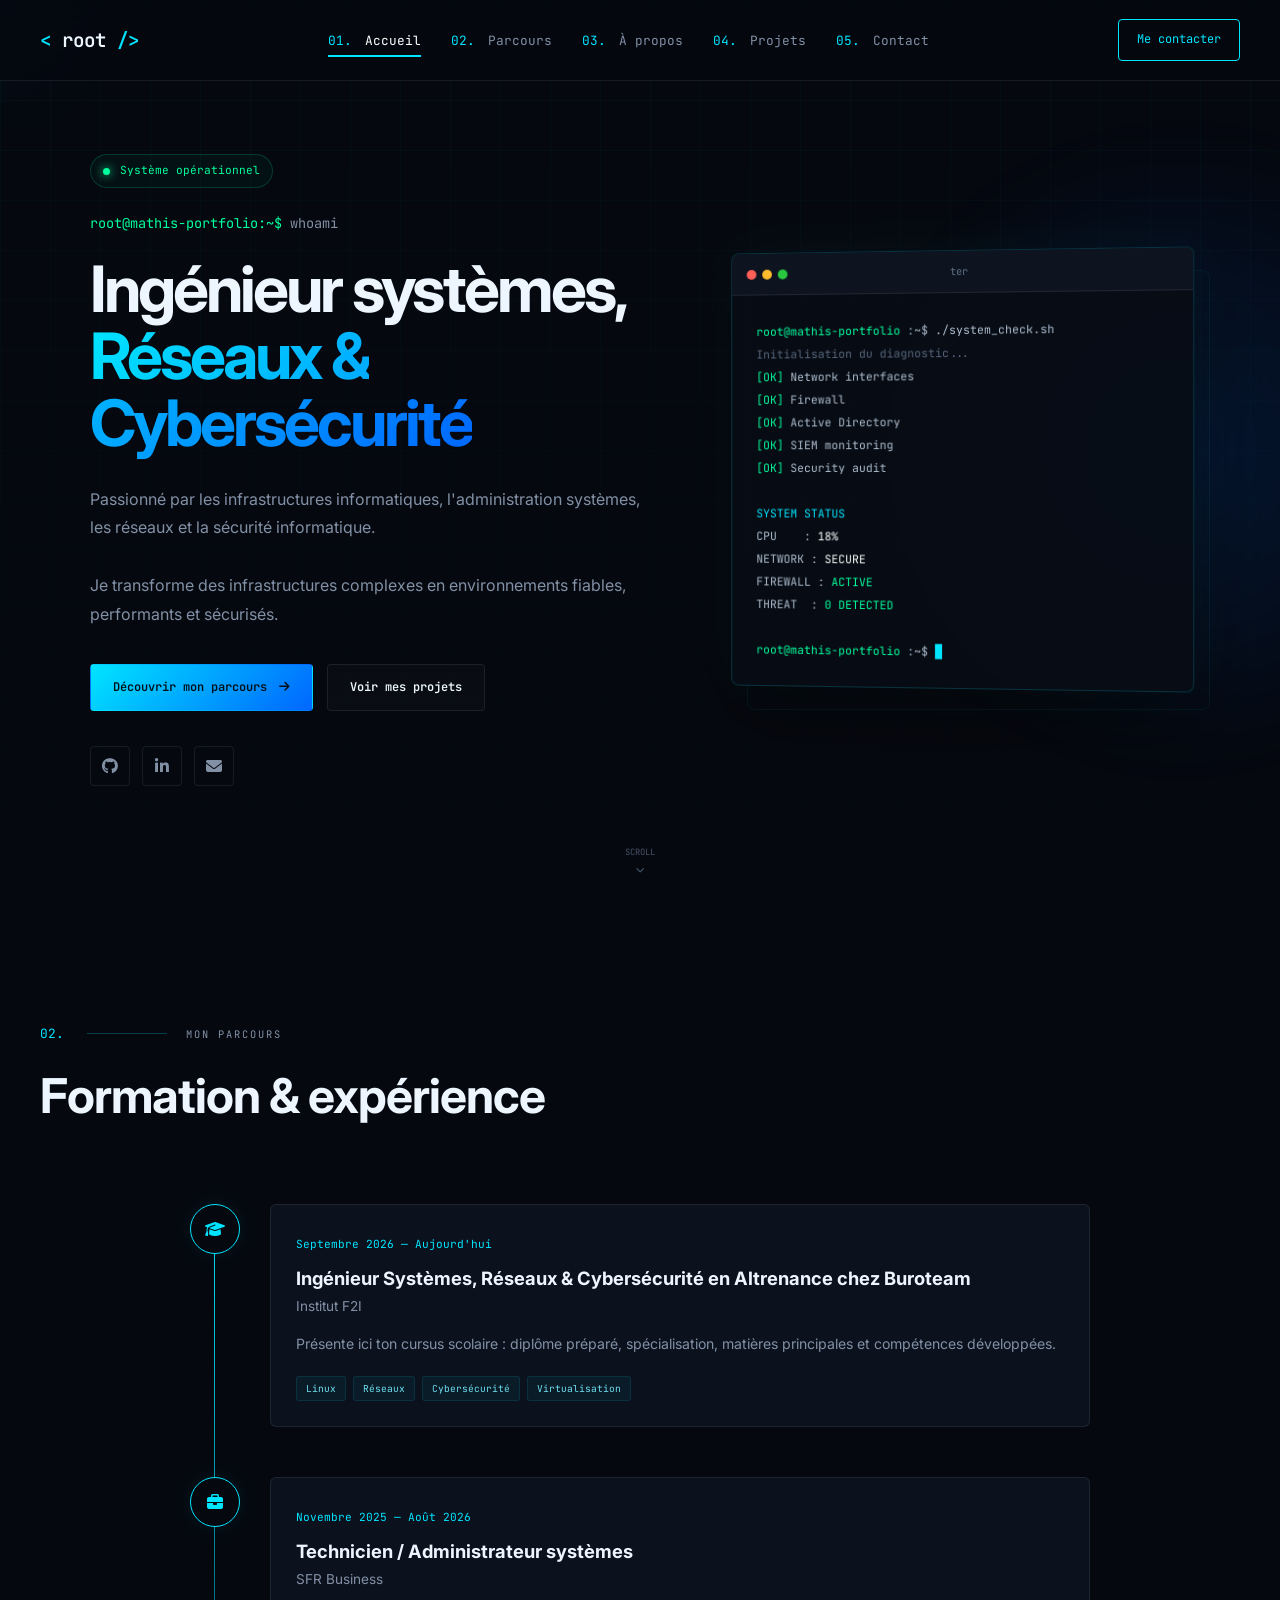
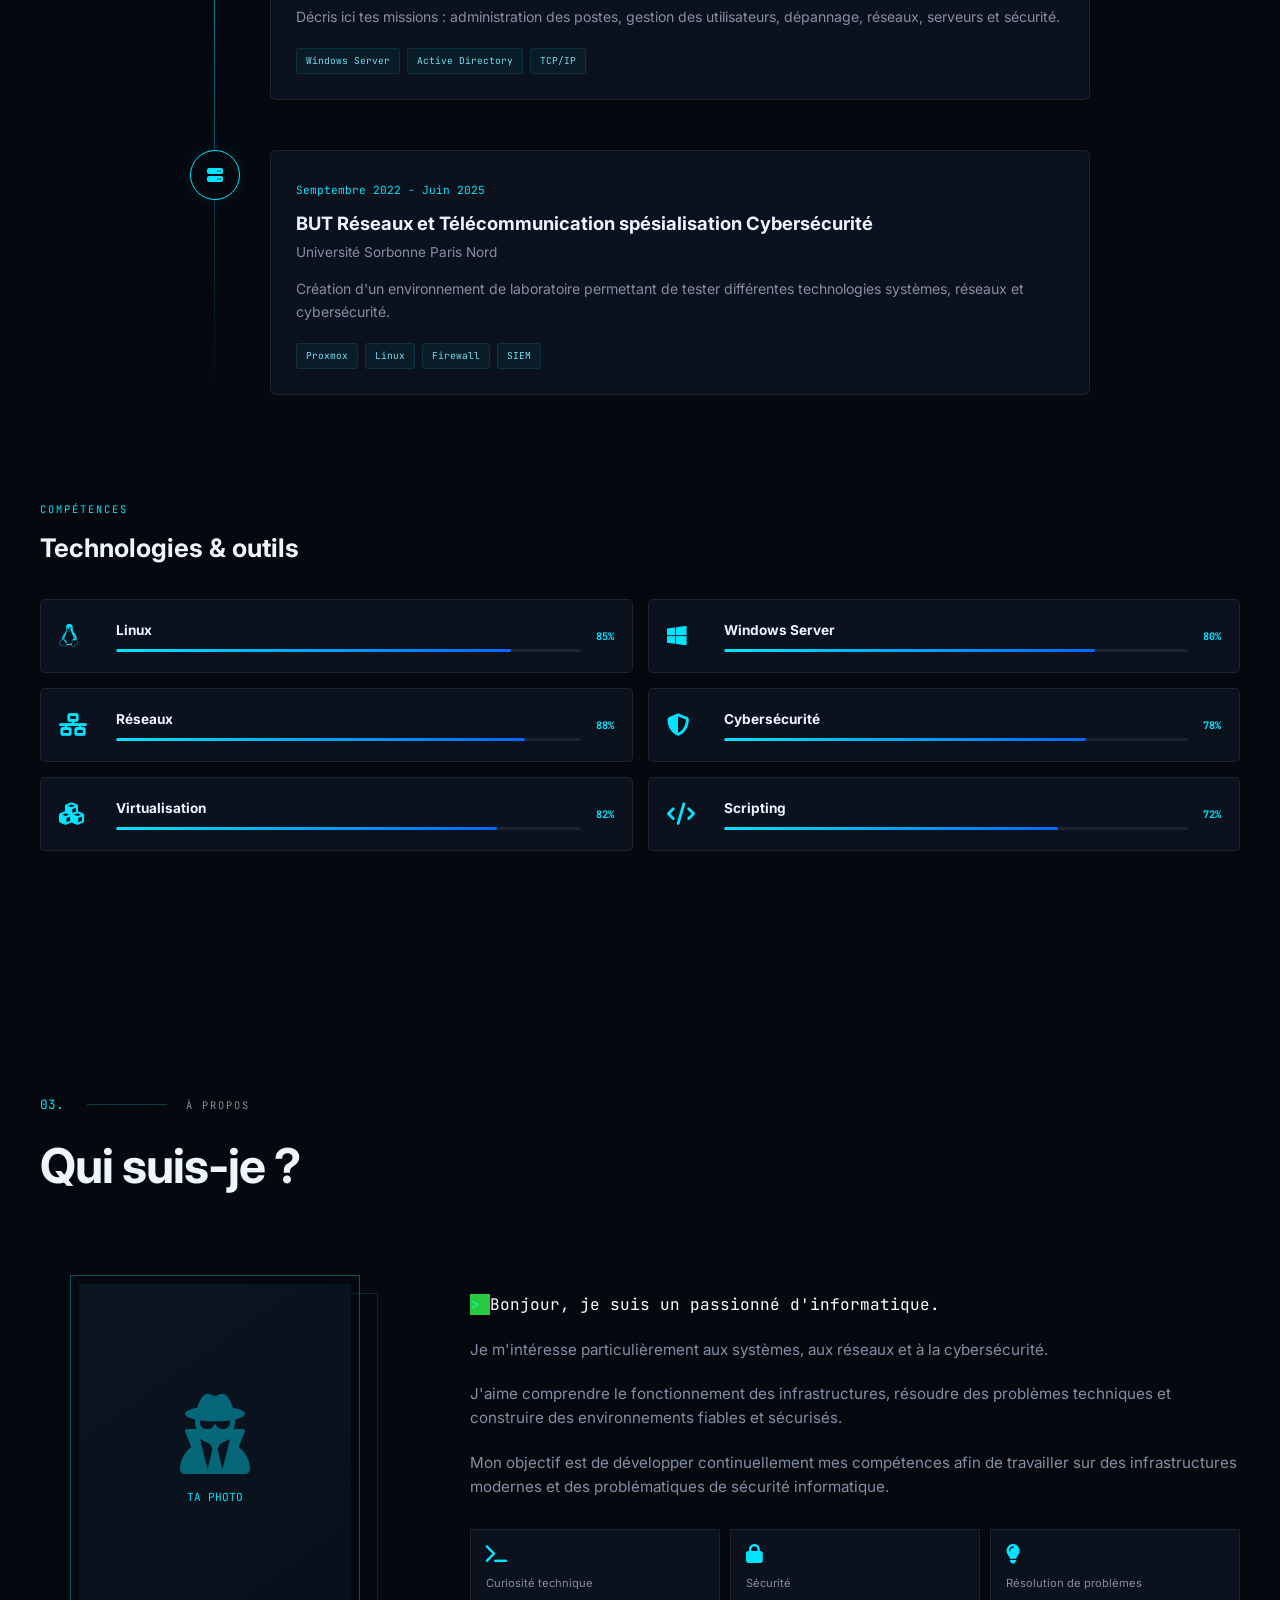
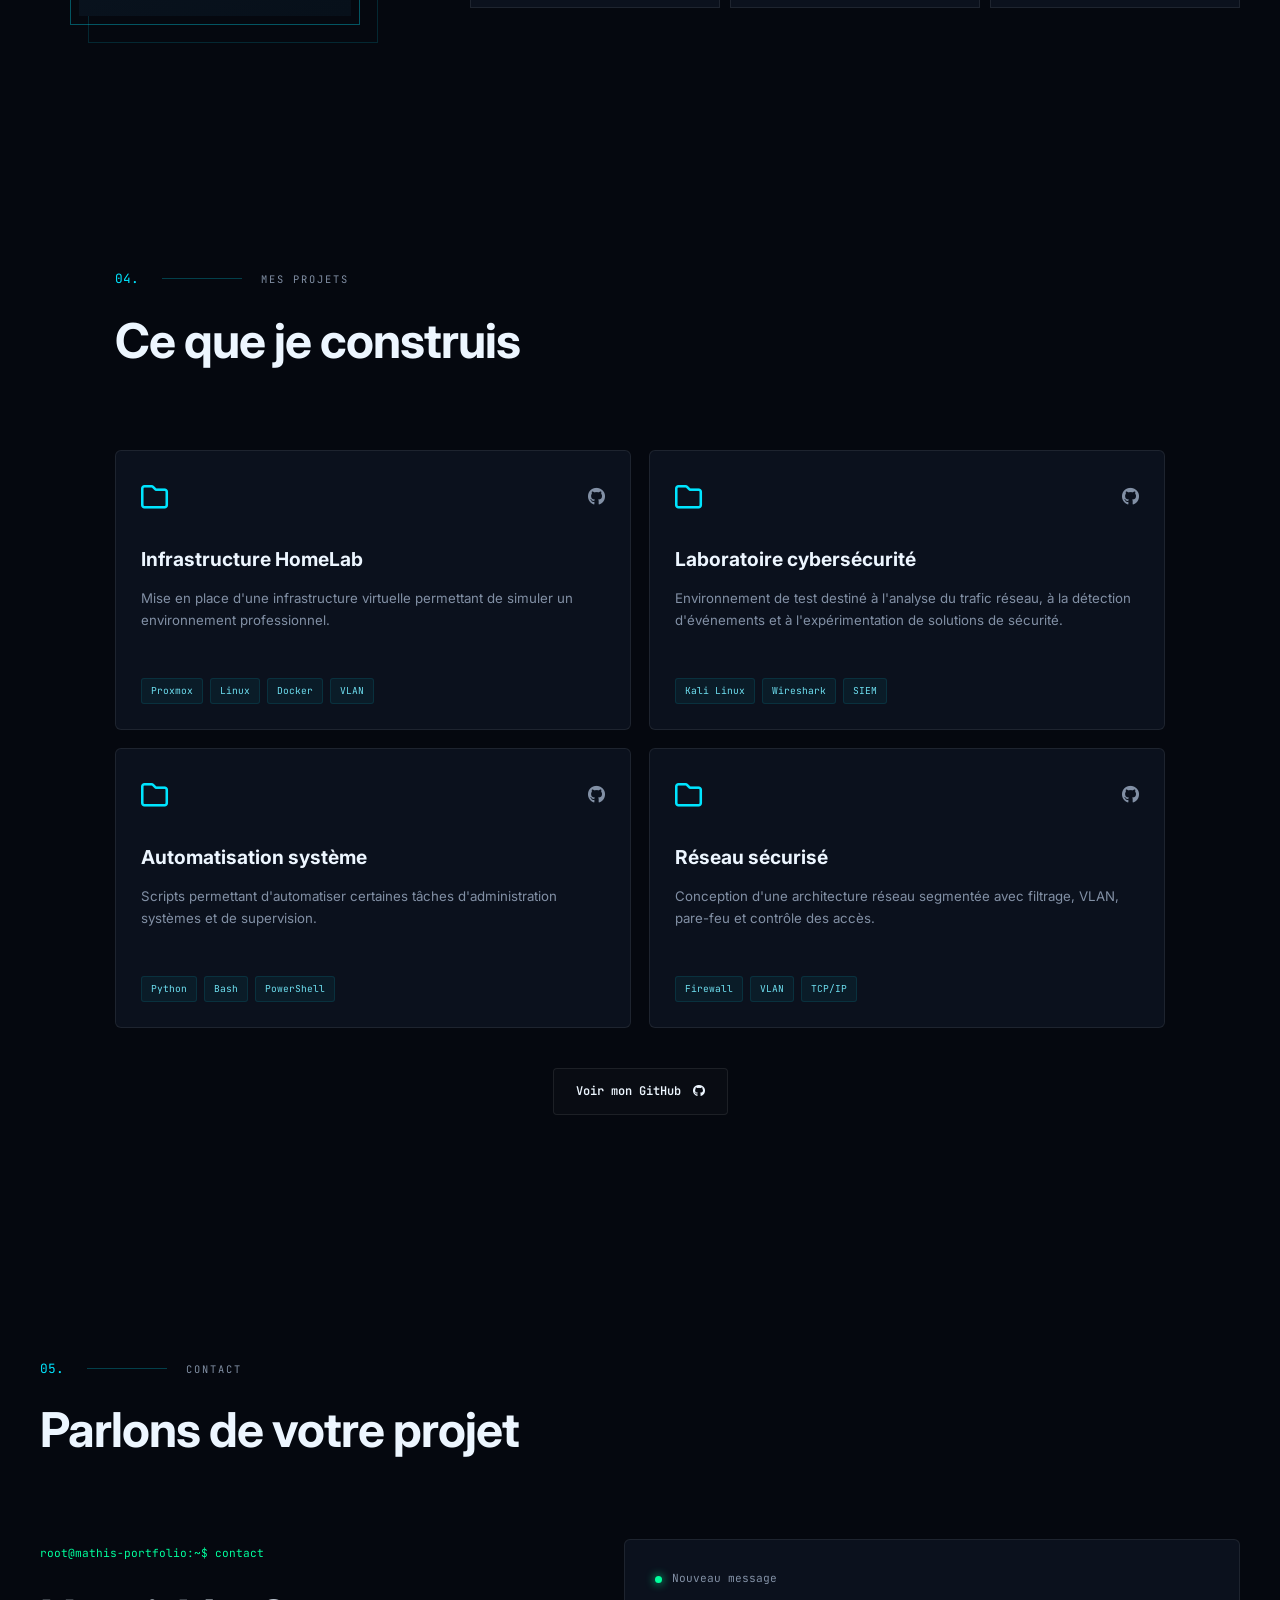
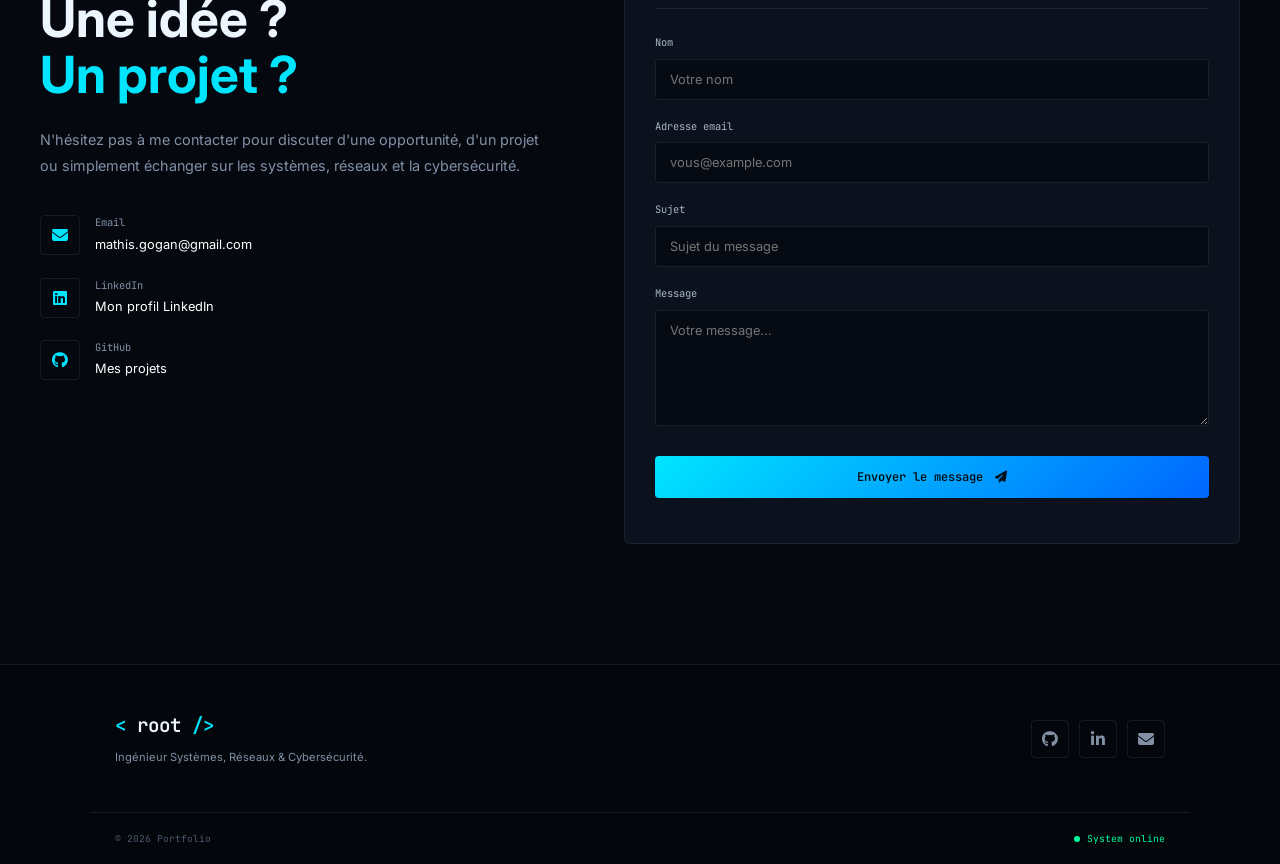
==== commit ae32aec8: "mise à jour du lien linkedin" ====
--- a/index.html
+++ b/index.html
@@ -1205,7 +1205,7 @@
 
                     <span>LinkedIn</span>
 
-                    <a href="https://www.linkedin.com/"
+                    <a href="https://www.linkedin.com/in/mathis-gogan/?isSelfProfile=true"
                        target="_blank">
 
                         Mon profil LinkedIn
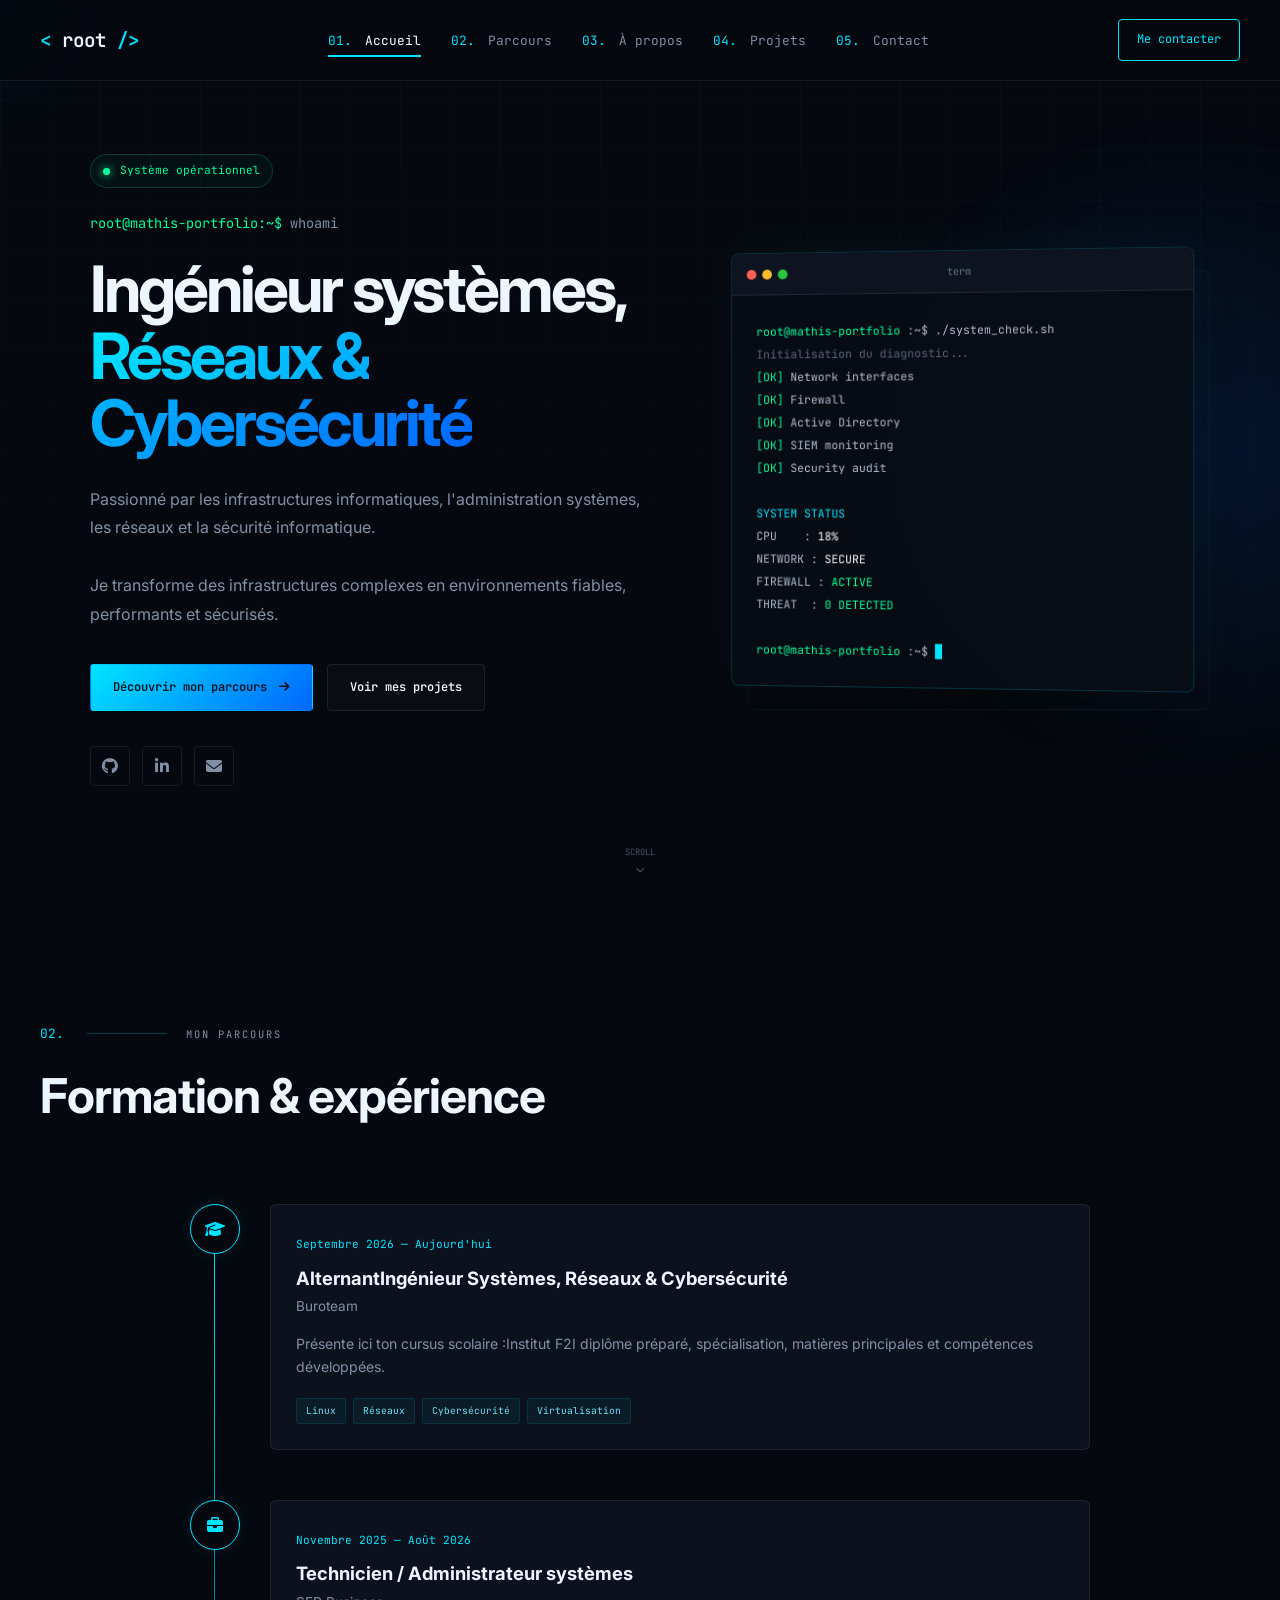
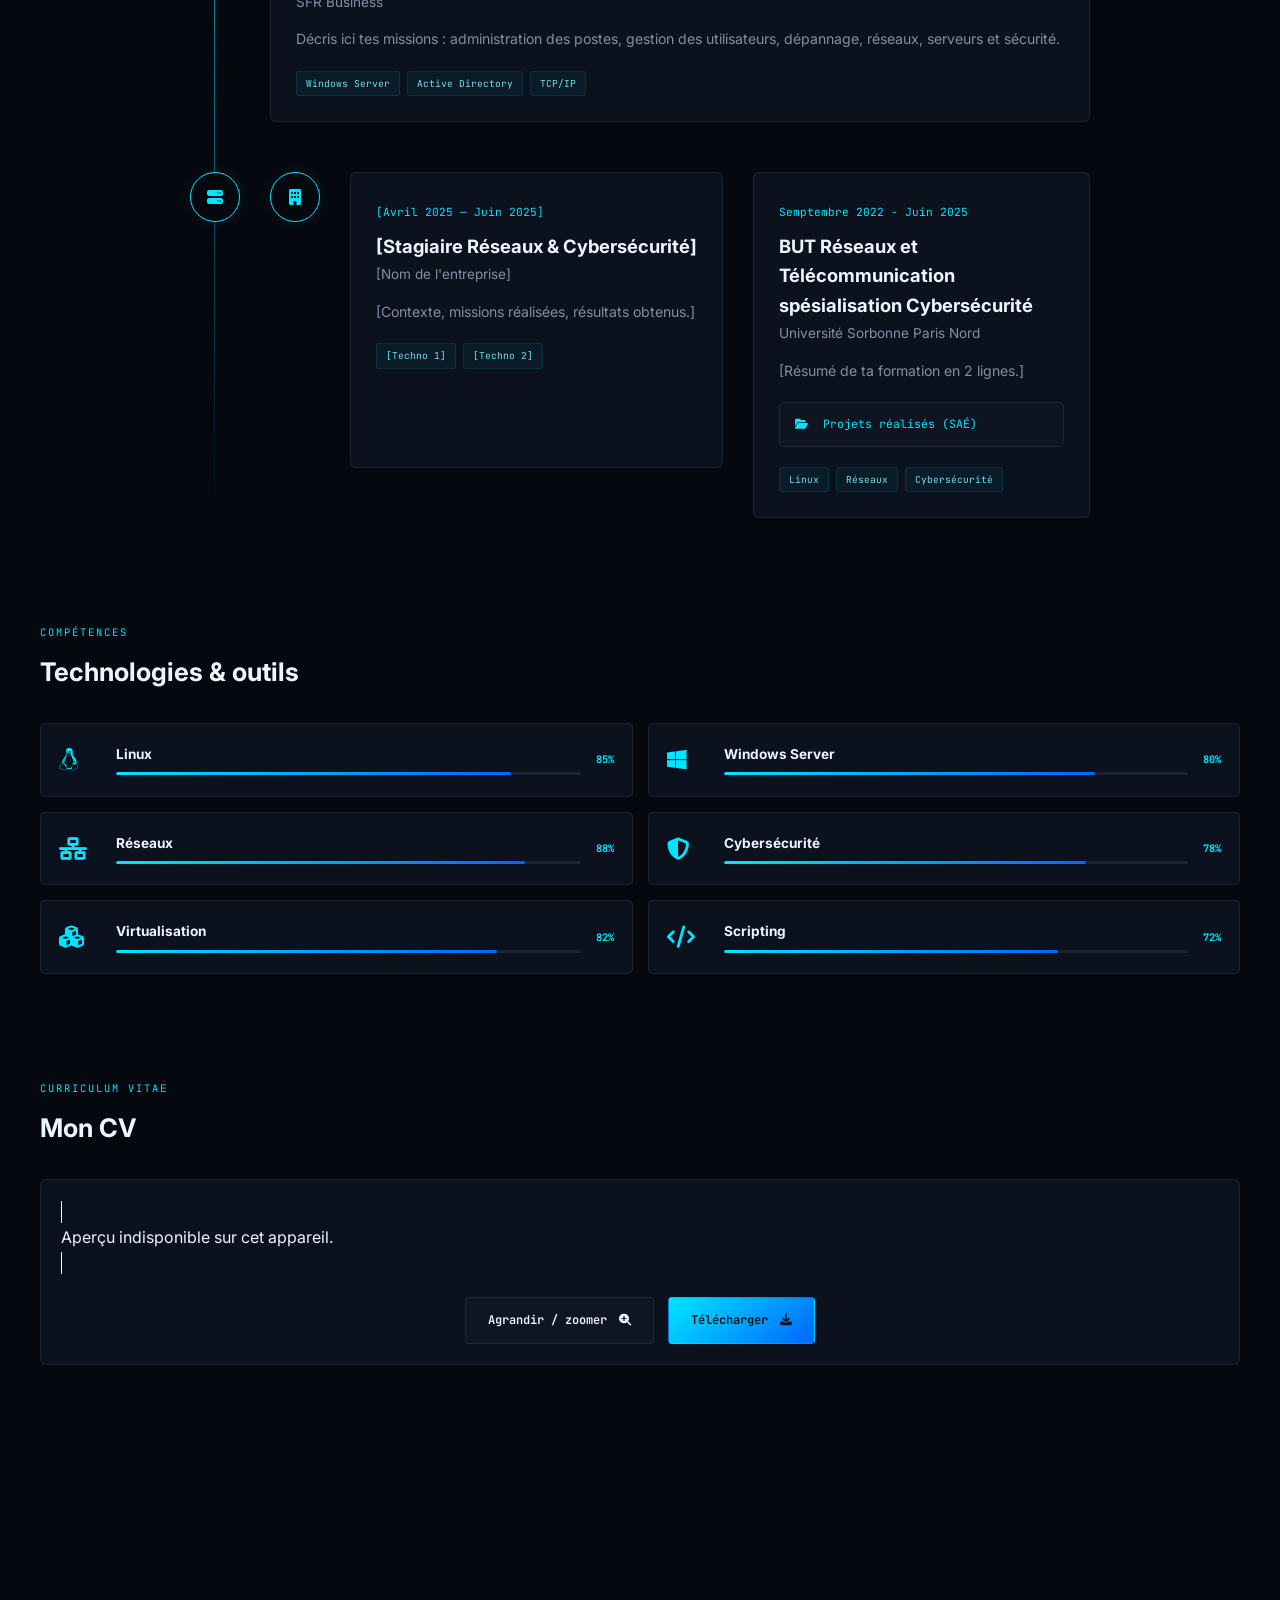
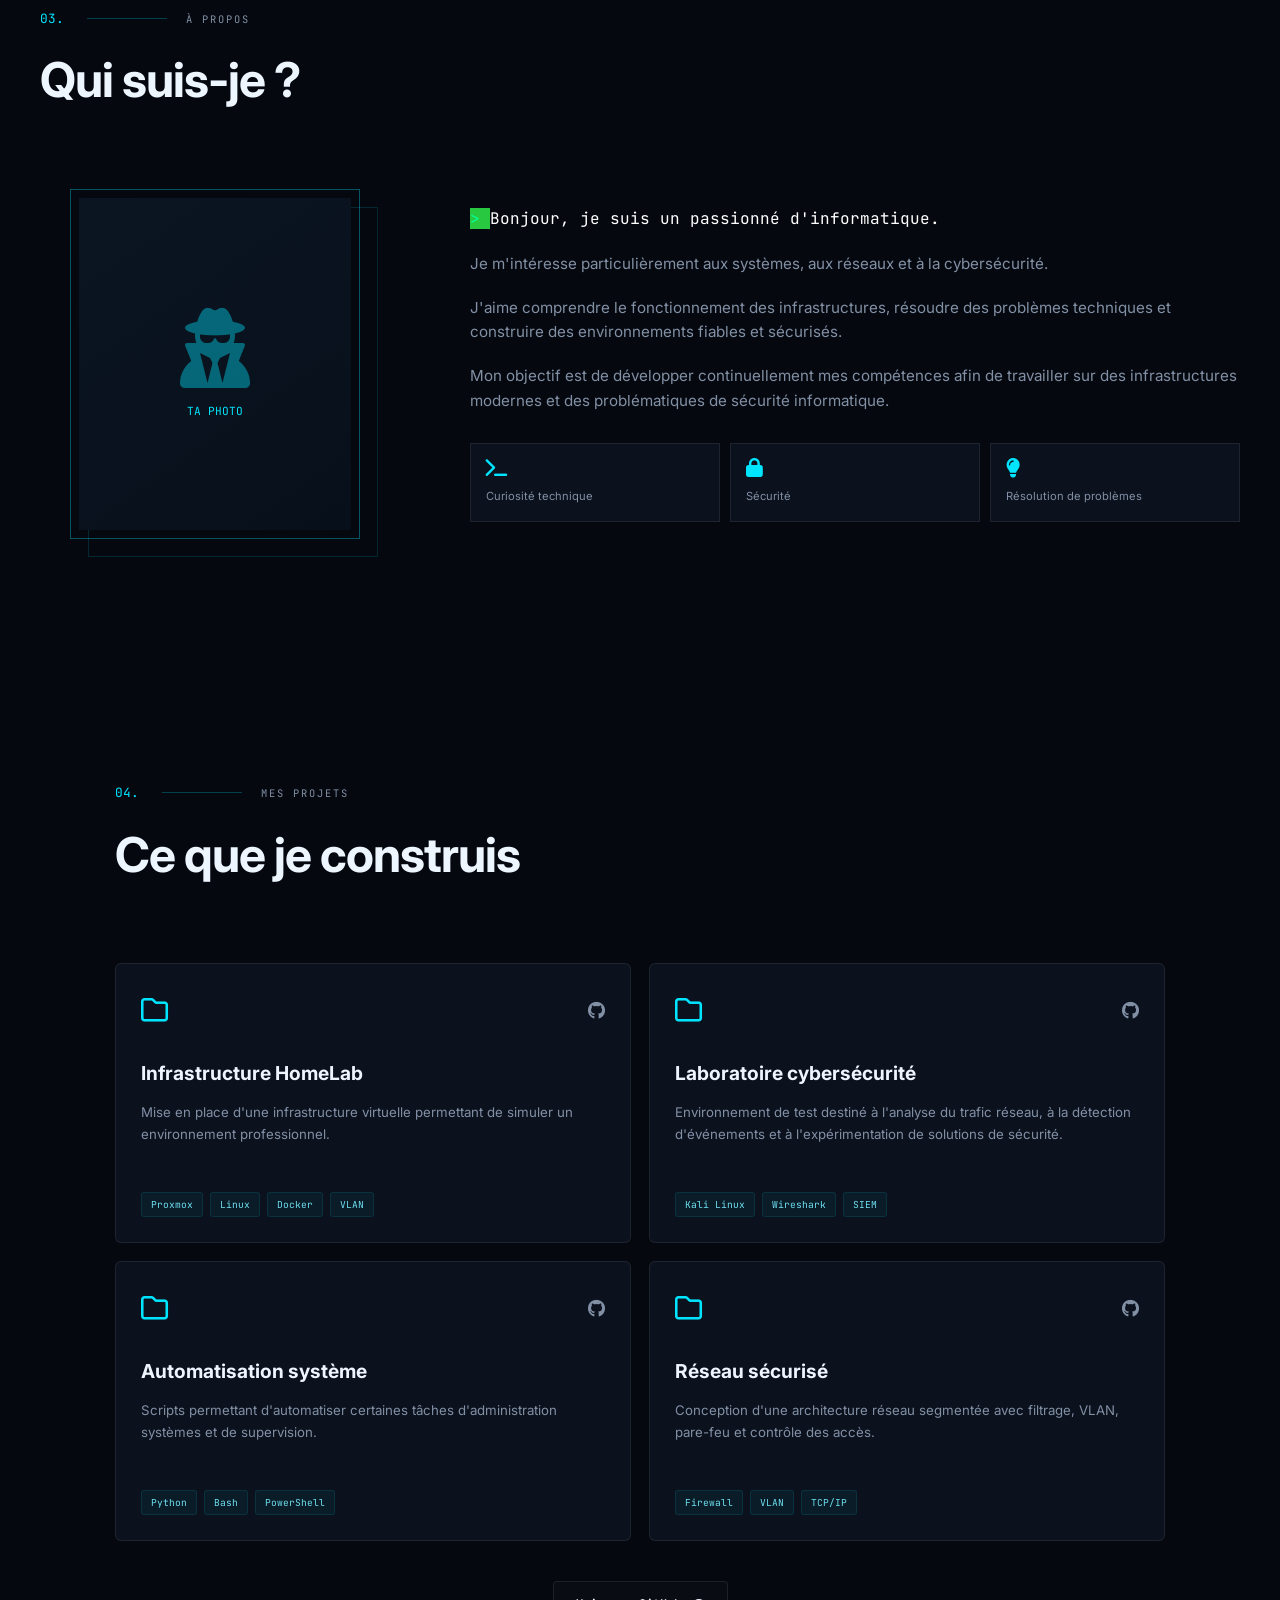
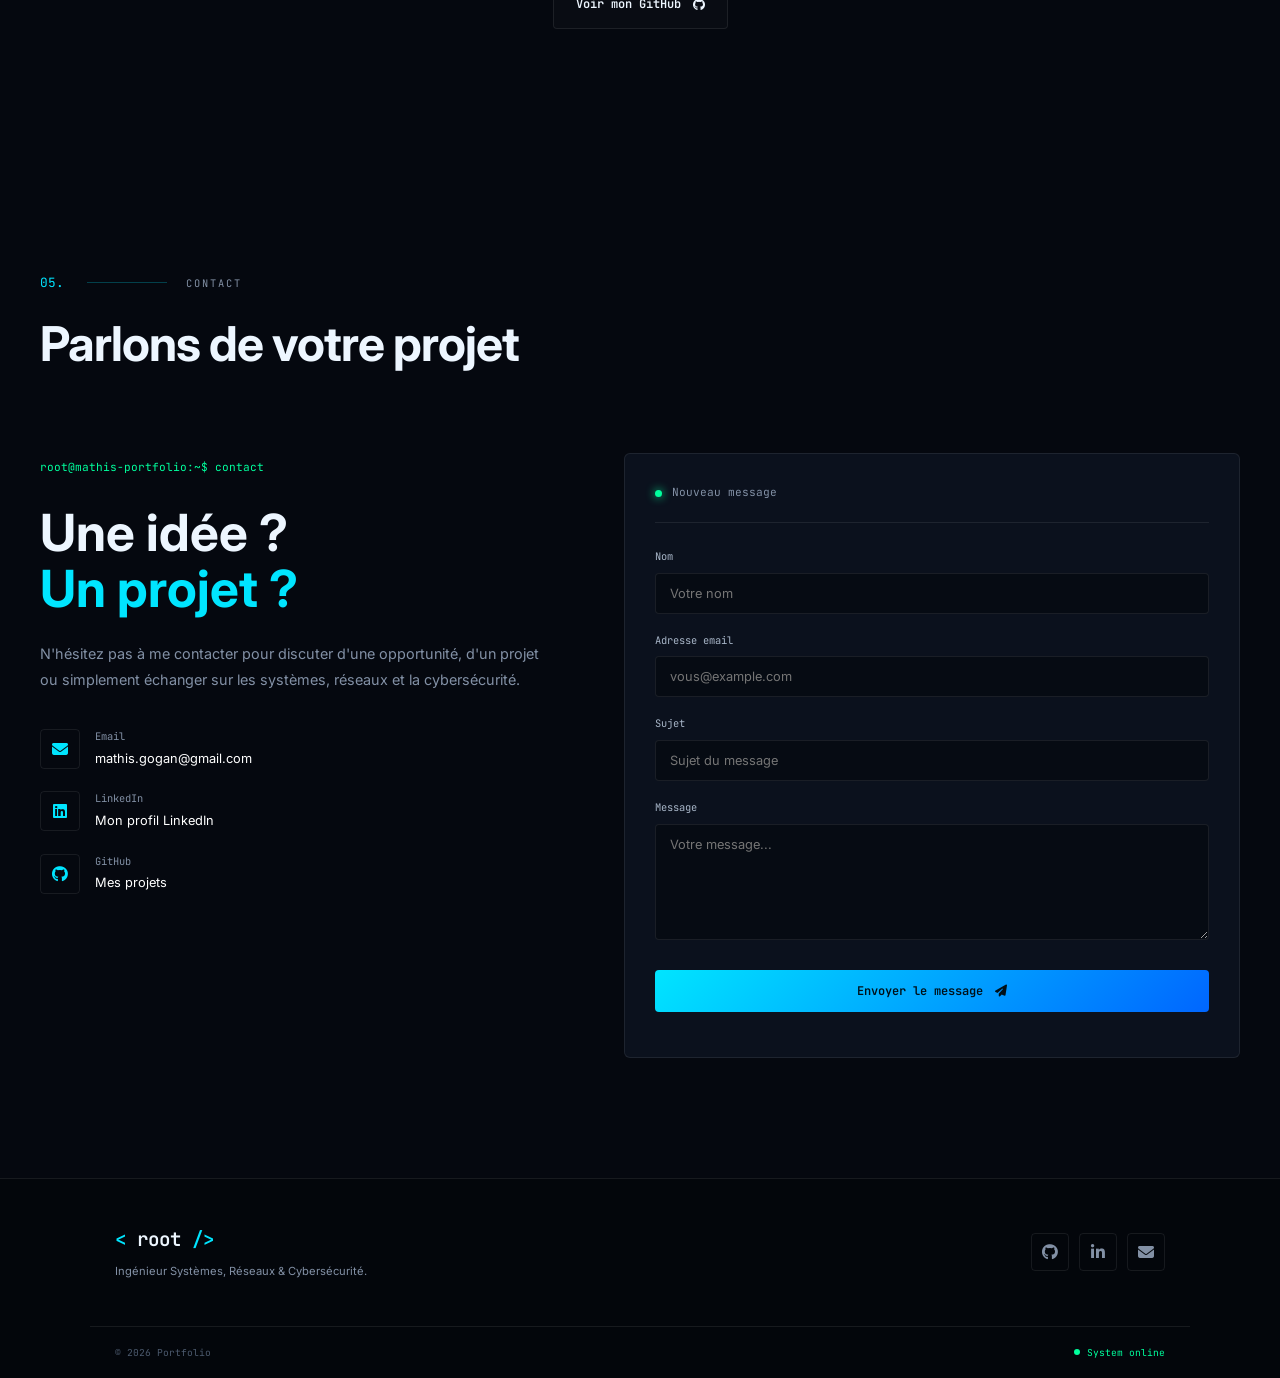
==== commit afe2828f: "ajout d'un emplacement pour le cv ansi que des emplacement pour les projet et stage réalisé en BUT +" ====
--- a/index.html
+++ b/index.html
@@ -437,16 +437,16 @@
                 </span>
 
                 <h3>
-                    Ingénieur Systèmes, Réseaux & Cybersécurité en Altrenance chez Buroteam
+                    AlternantIngénieur Systèmes, Réseaux & Cybersécurité
                 </h3>
 
                 <h4>
-                    Institut F2I
+                    Buroteam
                 </h4>
 
                 <p>
 
-                    Présente ici ton cursus scolaire :
+                    Présente ici ton cursus scolaire :Institut F2I
                     diplôme préparé, spécialisation,
                     matières principales et compétences
                     développées.
@@ -524,6 +524,23 @@
                 <i class="fas fa-server"></i>
 
             </div>
+        
+
+
+        <div class="timeline-item reveal">
+            <div class="timeline-marker"><i class="fas fa-building"></i></div>
+                <div class="timeline-card">
+                    <span class="timeline-date">[Avril 2025 — Juin 2025]</span>
+                    <h3>[Stagiaire Réseaux & Cybersécurité]</h3>
+                    <h4>[Nom de l'entreprise]</h4>
+                    <p>[Contexte, missions réalisées, résultats obtenus.]</p>
+                    <div class="tags">
+                        <span>[Techno 1]</span>
+                        <span>[Techno 2]</span>
+                </div>
+            </div>
+        </div>
+
 
 
             <div class="timeline-card">
@@ -540,23 +557,27 @@
                     Université Sorbonne Paris Nord
                 </h4>
 
-                <p>
-
-                    Création d'un environnement de
-                    laboratoire permettant de tester
-                    différentes technologies systèmes,
-                    réseaux et cybersécurité.
-
-                </p>
-
+                <p>[Résumé de ta formation en 2 lignes.]</p>
+
+                <details class="timeline-details">
+                    <summary><i class="fas fa-folder-open"></i> Projets réalisés (SAÉ)</summary>
+
+                    <ul class="detail-list">
+                        <li>
+                            <strong>[Nom du projet 1]</strong>
+                            <p>[Objectif, ce que tu as fait, résultat.]</p>
+                            <div class="tags"><span>Proxmox</span><span>pfSense</span></div>
+                        </li>
+                        <li>
+                            <strong>[Nom du projet 2]</strong>
+                            <p>[Description.]</p>
+                            <div class="tags"><span>Wireshark</span><span>SIEM</span></div>
+                        </li>
+                    </ul>
+                </details>
 
                 <div class="tags">
-
-                    <span>Proxmox</span>
-                    <span>Linux</span>
-                    <span>Firewall</span>
-                    <span>SIEM</span>
-
+                    <span>Linux</span><span>Réseaux</span><span>Cybersécurité</span>
                 </div>
 
             </div>
@@ -732,6 +753,53 @@
         </div>
 
     </div>
+
+
+
+<!-- CV -->
+<div class="cv-section reveal">
+    <div class="mini-heading">
+        <span>CURRICULUM VITAE</span>
+        <h3>Mon CV</h3>
+    </div>
+
+    <div class="cv-box">
+        <object class="cv-preview"
+                data="src/assets/CV_Mathis_Gogan.pdf#toolbar=0&view=FitH"
+                type="application/pdf">
+            <p>Aperçu indisponible sur cet appareil.</p>
+        </object>
+
+        <div class="cv-actions">
+            <button type="button" class="btn btn-outline" id="cvOpen">
+                Agrandir / zoomer <i class="fas fa-magnifying-glass-plus"></i>
+            </button>
+            <a href="src/assets/CV_Mathis_Gogan.pdf"
+               download="CV_Mathis_Gogan.pdf"
+               class="btn btn-primary">
+                Télécharger <i class="fas fa-download"></i>
+            </a>
+        </div>
+    </div>
+</div>
+
+<!-- MODALE CV -->
+<div class="cv-modal" id="cvModal" aria-hidden="true">
+    <div class="cv-modal-content">
+        <div class="cv-modal-bar">
+            <span>CV_Mathis_Gogan.pdf</span>
+            <div>
+                <a href="src/assets/CV_Mathis_Gogan.pdf" download aria-label="Télécharger">
+                    <i class="fas fa-download"></i>
+                </a>
+                <button type="button" id="cvClose" aria-label="Fermer">
+                    <i class="fas fa-xmark"></i>
+                </button>
+            </div>
+        </div>
+        <iframe src="" data-src="src/assets/CV_Mathis_Gogan.pdf#view=FitH" title="CV"></iframe>
+    </div>
+</div>
 
 </section>
 
--- a/src/CSS/style.css
+++ b/src/CSS/style.css
@@ -2198,4 +2198,104 @@
         transition-duration: .01ms !important;
     }
 
-}+}
+
+/* ===== DÉTAILS PROJETS ===== */
+.timeline-details {
+    margin: 0 0 20px;
+    border: 1px solid var(--border);
+    border-radius: 5px;
+    background: rgba(255,255,255,.015);
+}
+.timeline-details summary {
+    padding: 12px 15px;
+    cursor: pointer;
+    color: var(--primary);
+    font-family: var(--mono);
+    font-size: .72rem;
+    list-style: none;
+}
+.timeline-details summary::-webkit-details-marker { display: none; }
+.timeline-details summary i { margin-right: 8px; }
+.detail-list { padding: 5px 15px 15px; }
+.detail-list li {
+    padding: 14px 0;
+    border-top: 1px solid var(--border);
+}
+.detail-list strong { font-size: .88rem; }
+.detail-list p { margin: 6px 0 10px; font-size: .82rem; }
+
+/* ===== CV ===== */
+.cv-section { margin-top: 100px; }
+.cv-box {
+    background: var(--card);
+    border: 1px solid var(--border);
+    border-radius: 6px;
+    padding: 20px;
+}
+.cv-preview {
+    width: 100%;
+    height: 520px;
+    border: 1px solid var(--border);
+    border-radius: 4px;
+    background: #fff;
+}
+.cv-actions {
+    display: flex;
+    gap: 14px;
+    flex-wrap: wrap;
+    justify-content: center;
+    margin-top: 20px;
+}
+
+/* ===== MODALE CV ===== */
+.cv-modal {
+    position: fixed;
+    inset: 0;
+    z-index: 2000;
+    display: none;
+    align-items: center;
+    justify-content: center;
+    padding: 20px;
+    background: rgba(0,0,0,.85);
+    backdrop-filter: blur(6px);
+}
+.cv-modal.open { display: flex; }
+.cv-modal-content {
+    width: min(1000px, 100%);
+    height: 100%;
+    display: flex;
+    flex-direction: column;
+    background: var(--card);
+    border: 1px solid rgba(0,229,255,.25);
+    border-radius: 6px;
+    overflow: hidden;
+}
+.cv-modal-bar {
+    display: flex;
+    justify-content: space-between;
+    align-items: center;
+    padding: 12px 18px;
+    background: #0d1420;
+    font-family: var(--mono);
+    font-size: .7rem;
+    color: var(--muted);
+}
+.cv-modal-bar div { display: flex; gap: 18px; }
+.cv-modal-bar a,
+.cv-modal-bar button {
+    background: none;
+    border: 0;
+    color: var(--white);
+    font-size: 1.1rem;
+    cursor: pointer;
+}
+.cv-modal-bar a:hover,
+.cv-modal-bar button:hover { color: var(--primary); }
+.cv-modal iframe { flex: 1; width: 100%; border: 0; background: #fff; }
+
+@media (max-width: 650px) {
+    .cv-preview { height: 380px; }
+    .cv-modal { padding: 0; }
+}
+
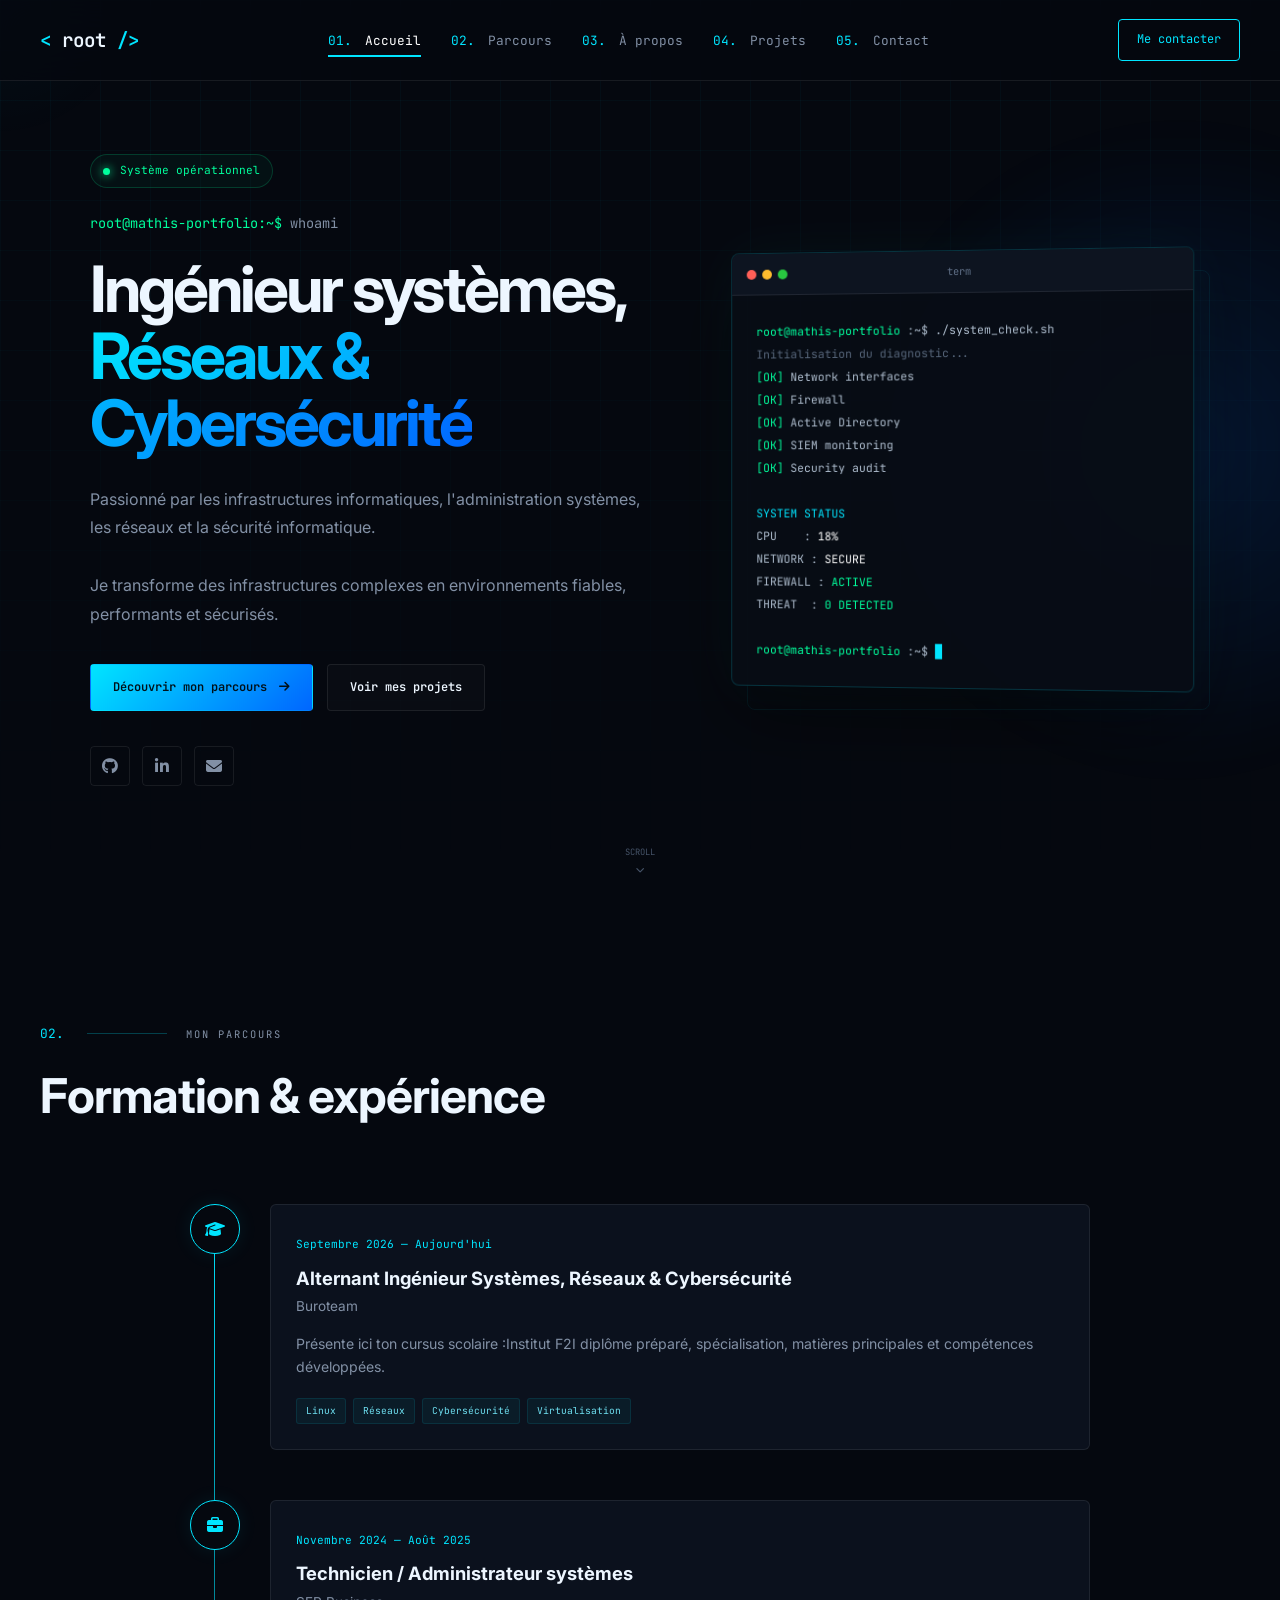
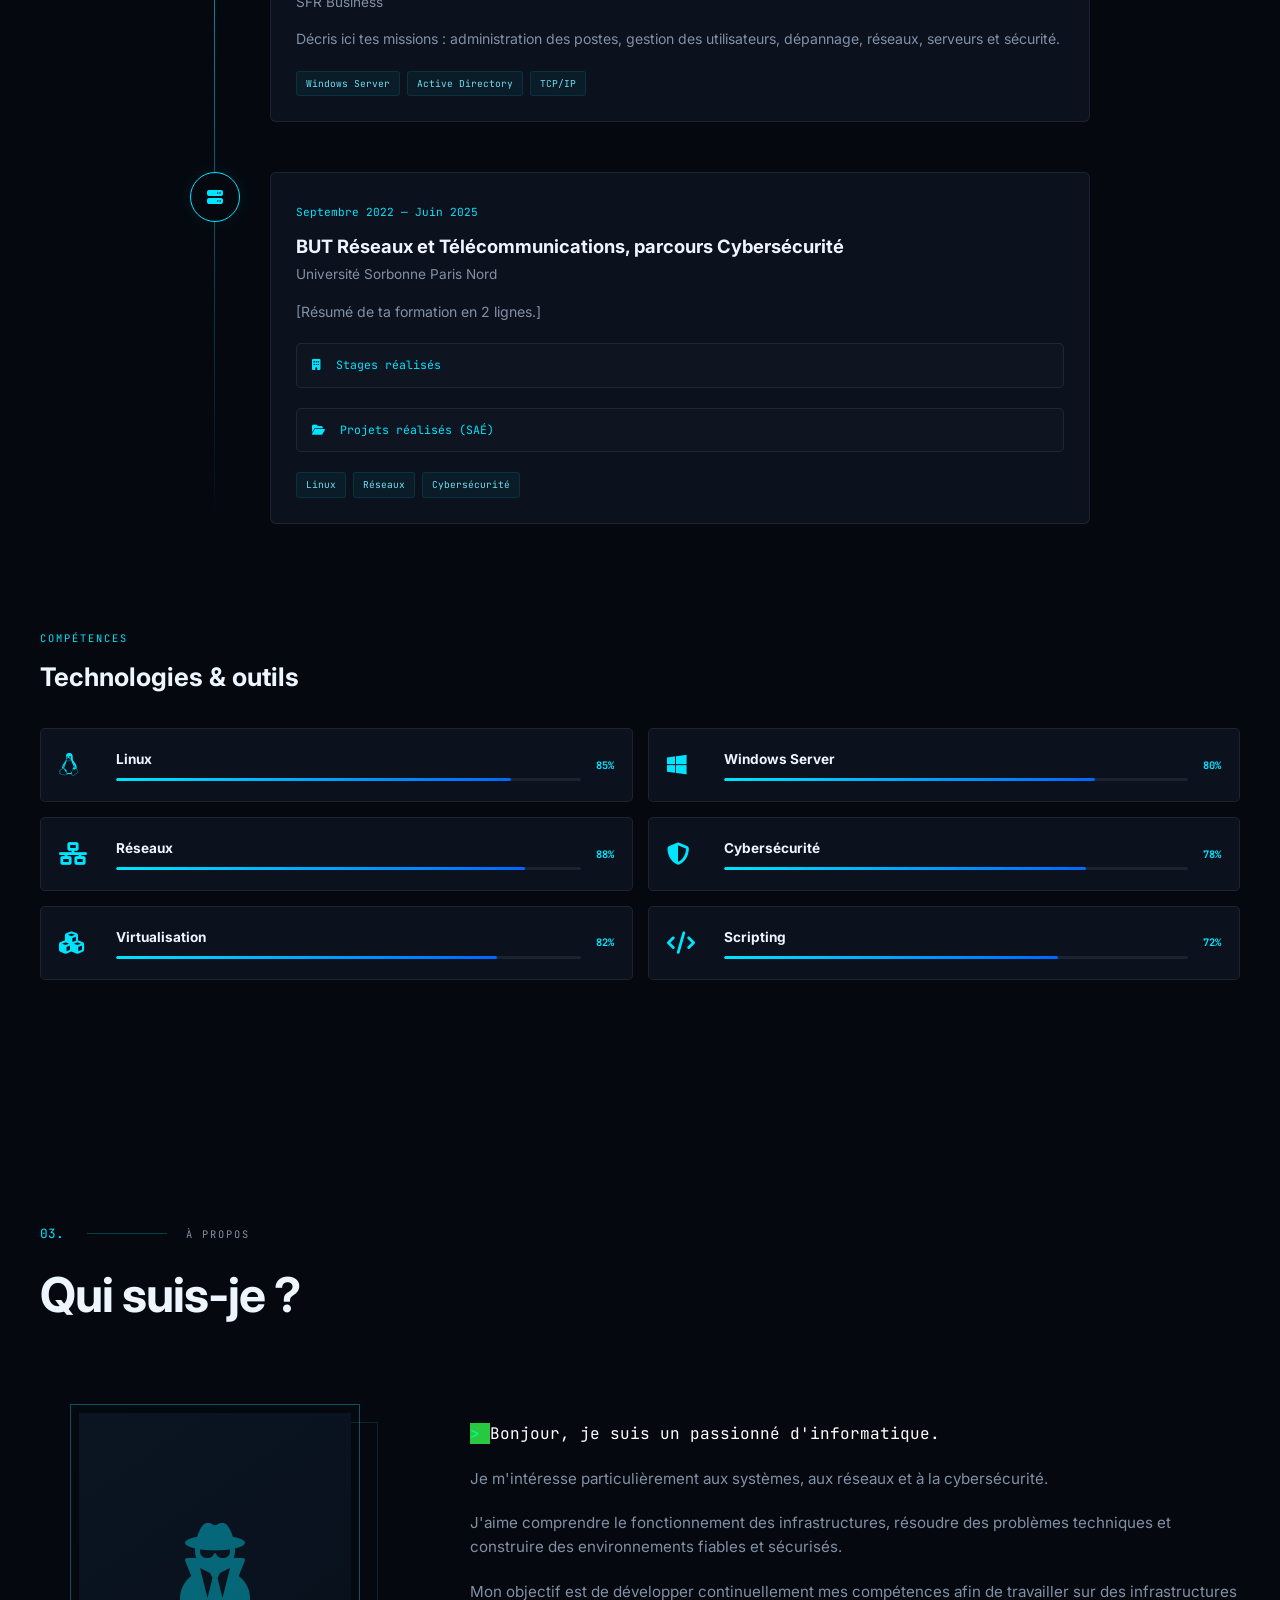
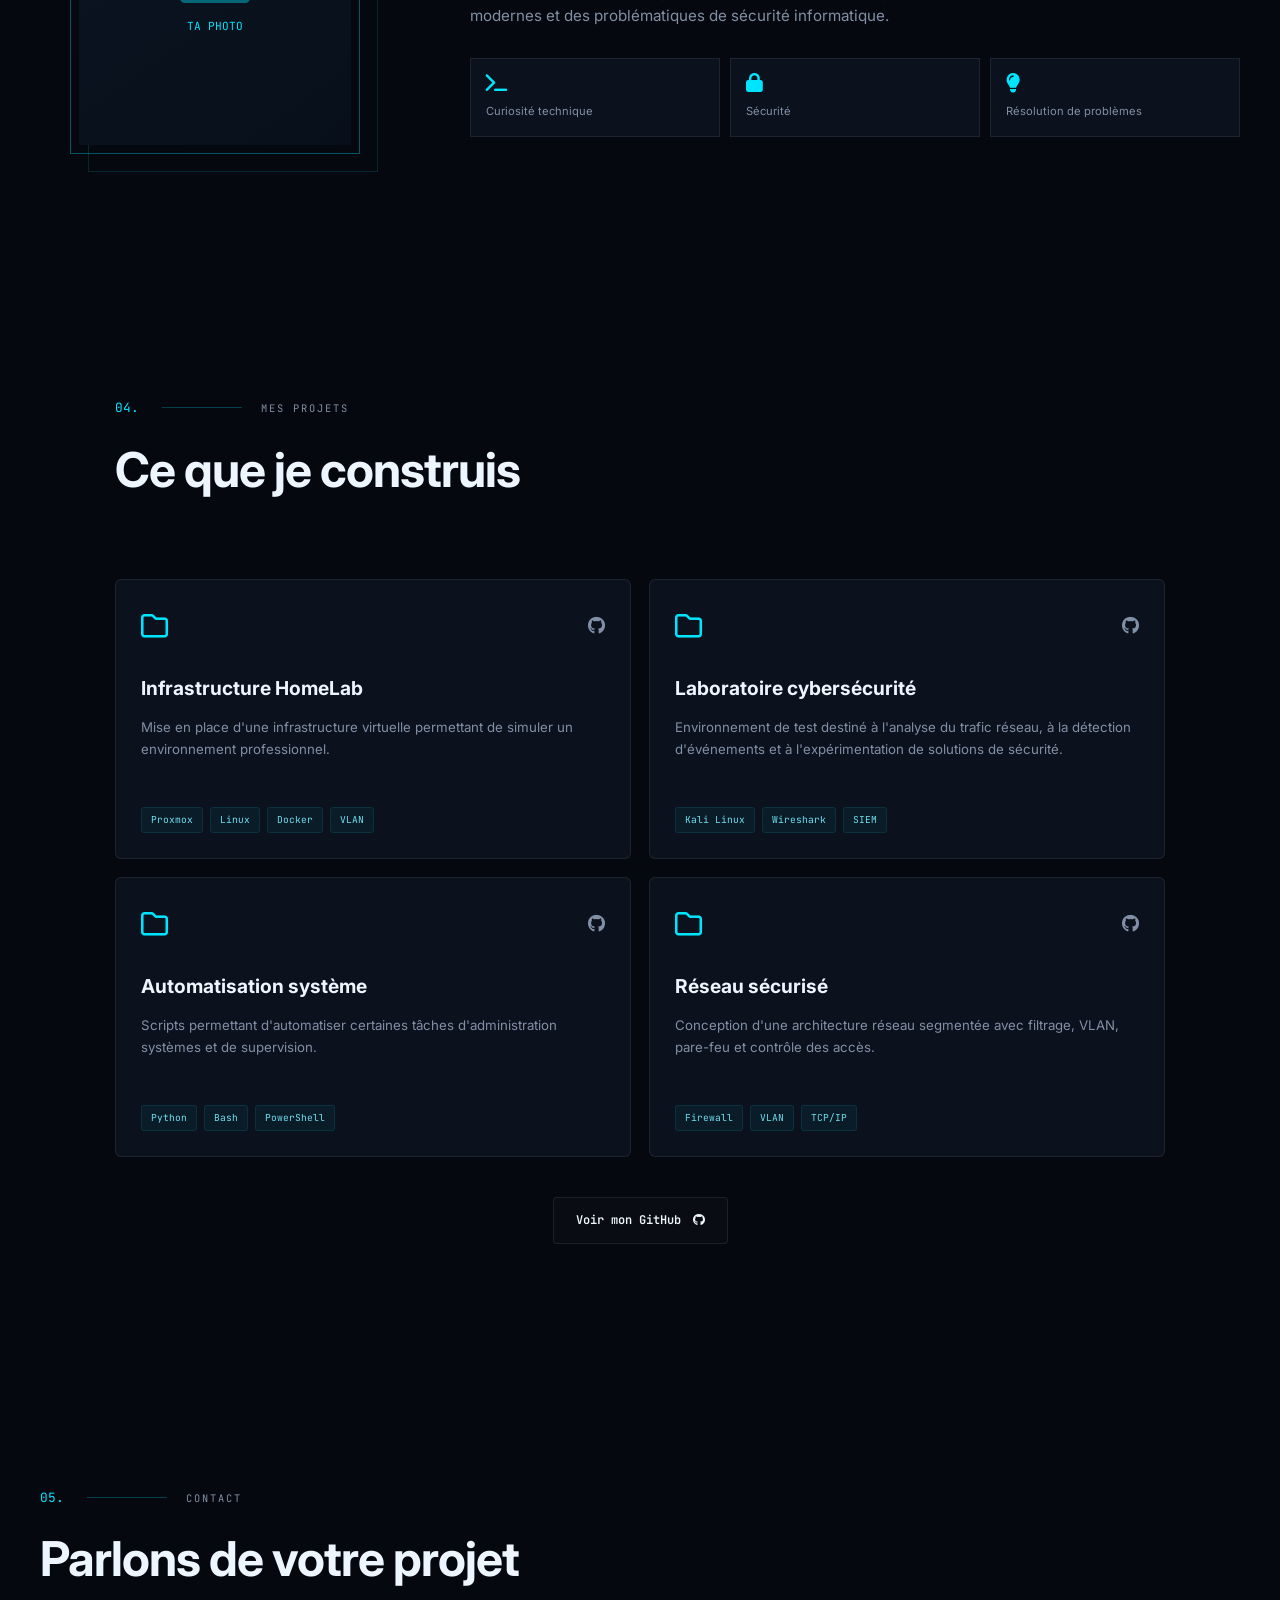
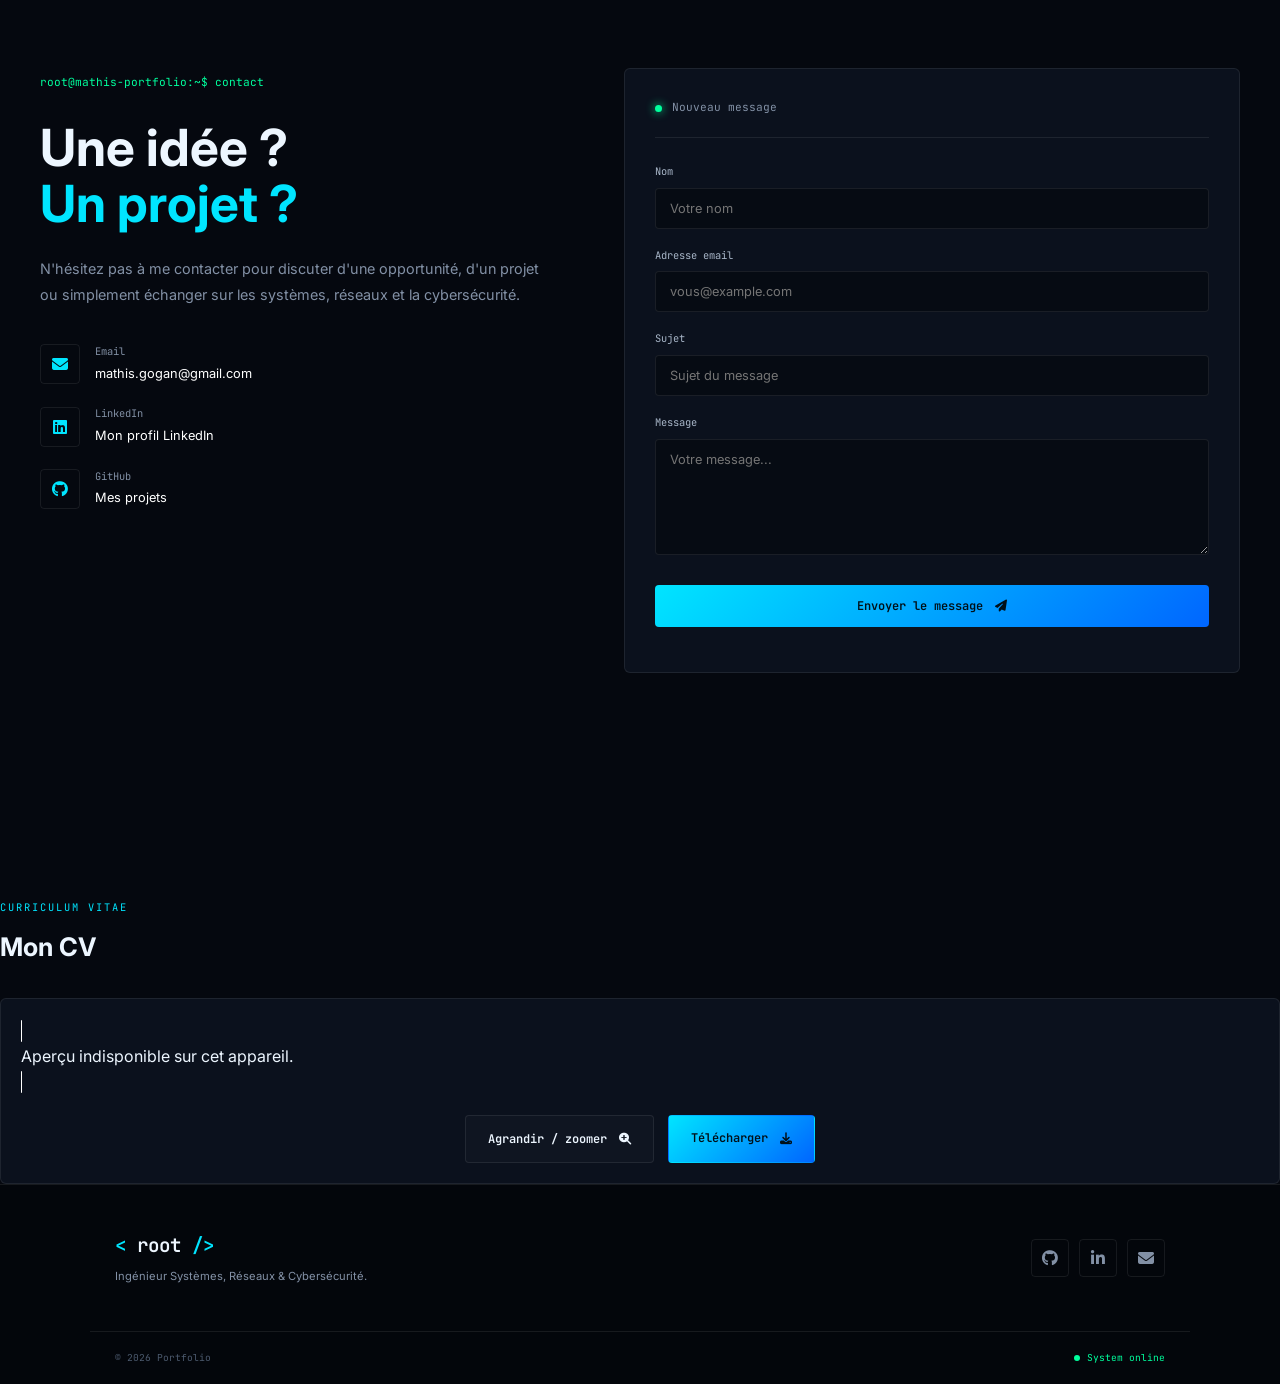
==== commit 79953a2a: "modification du module BUT" ====
--- a/index.html
+++ b/index.html
@@ -437,7 +437,7 @@
                 </span>
 
                 <h3>
-                    AlternantIngénieur Systèmes, Réseaux & Cybersécurité
+                    Alternant Ingénieur Systèmes, Réseaux & Cybersécurité
                 </h3>
 
                 <h4>
@@ -481,7 +481,7 @@
             <div class="timeline-card">
 
                 <span class="timeline-date">
-                    Novembre 2025 — Août 2026
+                    Novembre 2024 — Août 2025
                 </span>
 
                 <h3>
@@ -520,37 +520,17 @@
         <div class="timeline-item reveal">
 
             <div class="timeline-marker">
-
                 <i class="fas fa-server"></i>
-
-            </div>
-        
-
-
-        <div class="timeline-item reveal">
-            <div class="timeline-marker"><i class="fas fa-building"></i></div>
-                <div class="timeline-card">
-                    <span class="timeline-date">[Avril 2025 — Juin 2025]</span>
-                    <h3>[Stagiaire Réseaux & Cybersécurité]</h3>
-                    <h4>[Nom de l'entreprise]</h4>
-                    <p>[Contexte, missions réalisées, résultats obtenus.]</p>
-                    <div class="tags">
-                        <span>[Techno 1]</span>
-                        <span>[Techno 2]</span>
-                </div>
-            </div>
-        </div>
-
-
+            </div>
 
             <div class="timeline-card">
 
                 <span class="timeline-date">
-                    Semptembre 2022 - Juin 2025
+                    Septembre 2022 — Juin 2025
                 </span>
 
                 <h3>
-                    BUT Réseaux et Télécommunication spésialisation Cybersécurité
+                    BUT Réseaux et Télécommunications, parcours Cybersécurité
                 </h3>
 
                 <h4>
@@ -559,6 +539,27 @@
 
                 <p>[Résumé de ta formation en 2 lignes.]</p>
 
+                <!-- STAGES -->
+                <details class="timeline-details">
+                    <summary><i class="fas fa-building"></i> Stages réalisés</summary>
+
+                    <ul class="detail-list">
+                        <li>
+                            <span class="detail-date">[Avril 2024 — Juin 2024]</span>
+                            <strong>[Intitulé du stage] · [Nom de l'entreprise]</strong>
+                            <p>[Contexte, missions réalisées, résultats obtenus.]</p>
+                            <div class="tags"><span>[Techno 1]</span><span>[Techno 2]</span></div>
+                        </li>
+                        <li>
+                            <span class="detail-date">[Avril 2025 — Juin 2025]</span>
+                            <strong>[Intitulé du stage 2] · [Nom de l'entreprise]</strong>
+                            <p>[Contexte, missions réalisées, résultats obtenus.]</p>
+                            <div class="tags"><span>[Techno 1]</span><span>[Techno 2]</span></div>
+                        </li>
+                    </ul>
+                </details>
+
+                <!-- PROJETS -->
                 <details class="timeline-details">
                     <summary><i class="fas fa-folder-open"></i> Projets réalisés (SAÉ)</summary>
 
@@ -577,7 +578,9 @@
                 </details>
 
                 <div class="tags">
-                    <span>Linux</span><span>Réseaux</span><span>Cybersécurité</span>
+                    <span>Linux</span>
+                    <span>Réseaux</span>
+                    <span>Cybersécurité</span>
                 </div>
 
             </div>
@@ -753,53 +756,6 @@
         </div>
 
     </div>
-
-
-
-<!-- CV -->
-<div class="cv-section reveal">
-    <div class="mini-heading">
-        <span>CURRICULUM VITAE</span>
-        <h3>Mon CV</h3>
-    </div>
-
-    <div class="cv-box">
-        <object class="cv-preview"
-                data="src/assets/CV_Mathis_Gogan.pdf#toolbar=0&view=FitH"
-                type="application/pdf">
-            <p>Aperçu indisponible sur cet appareil.</p>
-        </object>
-
-        <div class="cv-actions">
-            <button type="button" class="btn btn-outline" id="cvOpen">
-                Agrandir / zoomer <i class="fas fa-magnifying-glass-plus"></i>
-            </button>
-            <a href="src/assets/CV_Mathis_Gogan.pdf"
-               download="CV_Mathis_Gogan.pdf"
-               class="btn btn-primary">
-                Télécharger <i class="fas fa-download"></i>
-            </a>
-        </div>
-    </div>
-</div>
-
-<!-- MODALE CV -->
-<div class="cv-modal" id="cvModal" aria-hidden="true">
-    <div class="cv-modal-content">
-        <div class="cv-modal-bar">
-            <span>CV_Mathis_Gogan.pdf</span>
-            <div>
-                <a href="src/assets/CV_Mathis_Gogan.pdf" download aria-label="Télécharger">
-                    <i class="fas fa-download"></i>
-                </a>
-                <button type="button" id="cvClose" aria-label="Fermer">
-                    <i class="fas fa-xmark"></i>
-                </button>
-            </div>
-        </div>
-        <iframe src="" data-src="src/assets/CV_Mathis_Gogan.pdf#view=FitH" title="CV"></iframe>
-    </div>
-</div>
 
 </section>
 
@@ -1412,6 +1368,53 @@
 
 </section>
 
+
+
+<!-- CV -->
+    <div class="cv-section reveal">
+        <div class="mini-heading">
+            <span>CURRICULUM VITAE</span>
+            <h3>Mon CV</h3>
+        </div>
+
+        <div class="cv-box">
+            <object class="cv-preview"
+                    data="src/assets/CV_Mathis_Gogan.pdf#toolbar=0&view=FitH"
+                    type="application/pdf">
+                <p>Aperçu indisponible sur cet appareil.</p>
+            </object>
+
+            <div class="cv-actions">
+                <button type="button" class="btn btn-outline" id="cvOpen">
+                    Agrandir / zoomer <i class="fas fa-magnifying-glass-plus"></i>
+                </button>
+                <a href="src/assets/CV_Mathis_Gogan.pdf"
+                download="CV_Mathis_Gogan.pdf"
+                class="btn btn-primary">
+                    Télécharger <i class="fas fa-download"></i>
+                </a>
+            </div>
+        </div>
+    </div>
+
+    <!-- MODALE CV -->
+    <div class="cv-modal" id="cvModal" aria-hidden="true">
+        <div class="cv-modal-content">
+            <div class="cv-modal-bar">
+                <span>CV_Mathis_Gogan.pdf</span>
+                <div>
+                    <a href="src/assets/CV_Mathis_Gogan.pdf" download aria-label="Télécharger">
+                        <i class="fas fa-download"></i>
+                    </a>
+                    <button type="button" id="cvClose" aria-label="Fermer">
+                        <i class="fas fa-xmark"></i>
+                    </button>
+                </div>
+            </div>
+            <iframe src="" data-src="src/assets/CV_Mathis_Gogan.pdf#view=FitH" title="CV"></iframe>
+        </div>
+    </div>
+
 </main>
 
 
--- a/src/CSS/style.css
+++ b/src/CSS/style.css
@@ -2224,6 +2224,13 @@
 }
 .detail-list strong { font-size: .88rem; }
 .detail-list p { margin: 6px 0 10px; font-size: .82rem; }
+.detail-date {
+    display: block;
+    color: var(--primary);
+    font-family: var(--mono);
+    font-size: .65rem;
+    margin-bottom: 4px;
+}
 
 /* ===== CV ===== */
 .cv-section { margin-top: 100px; }
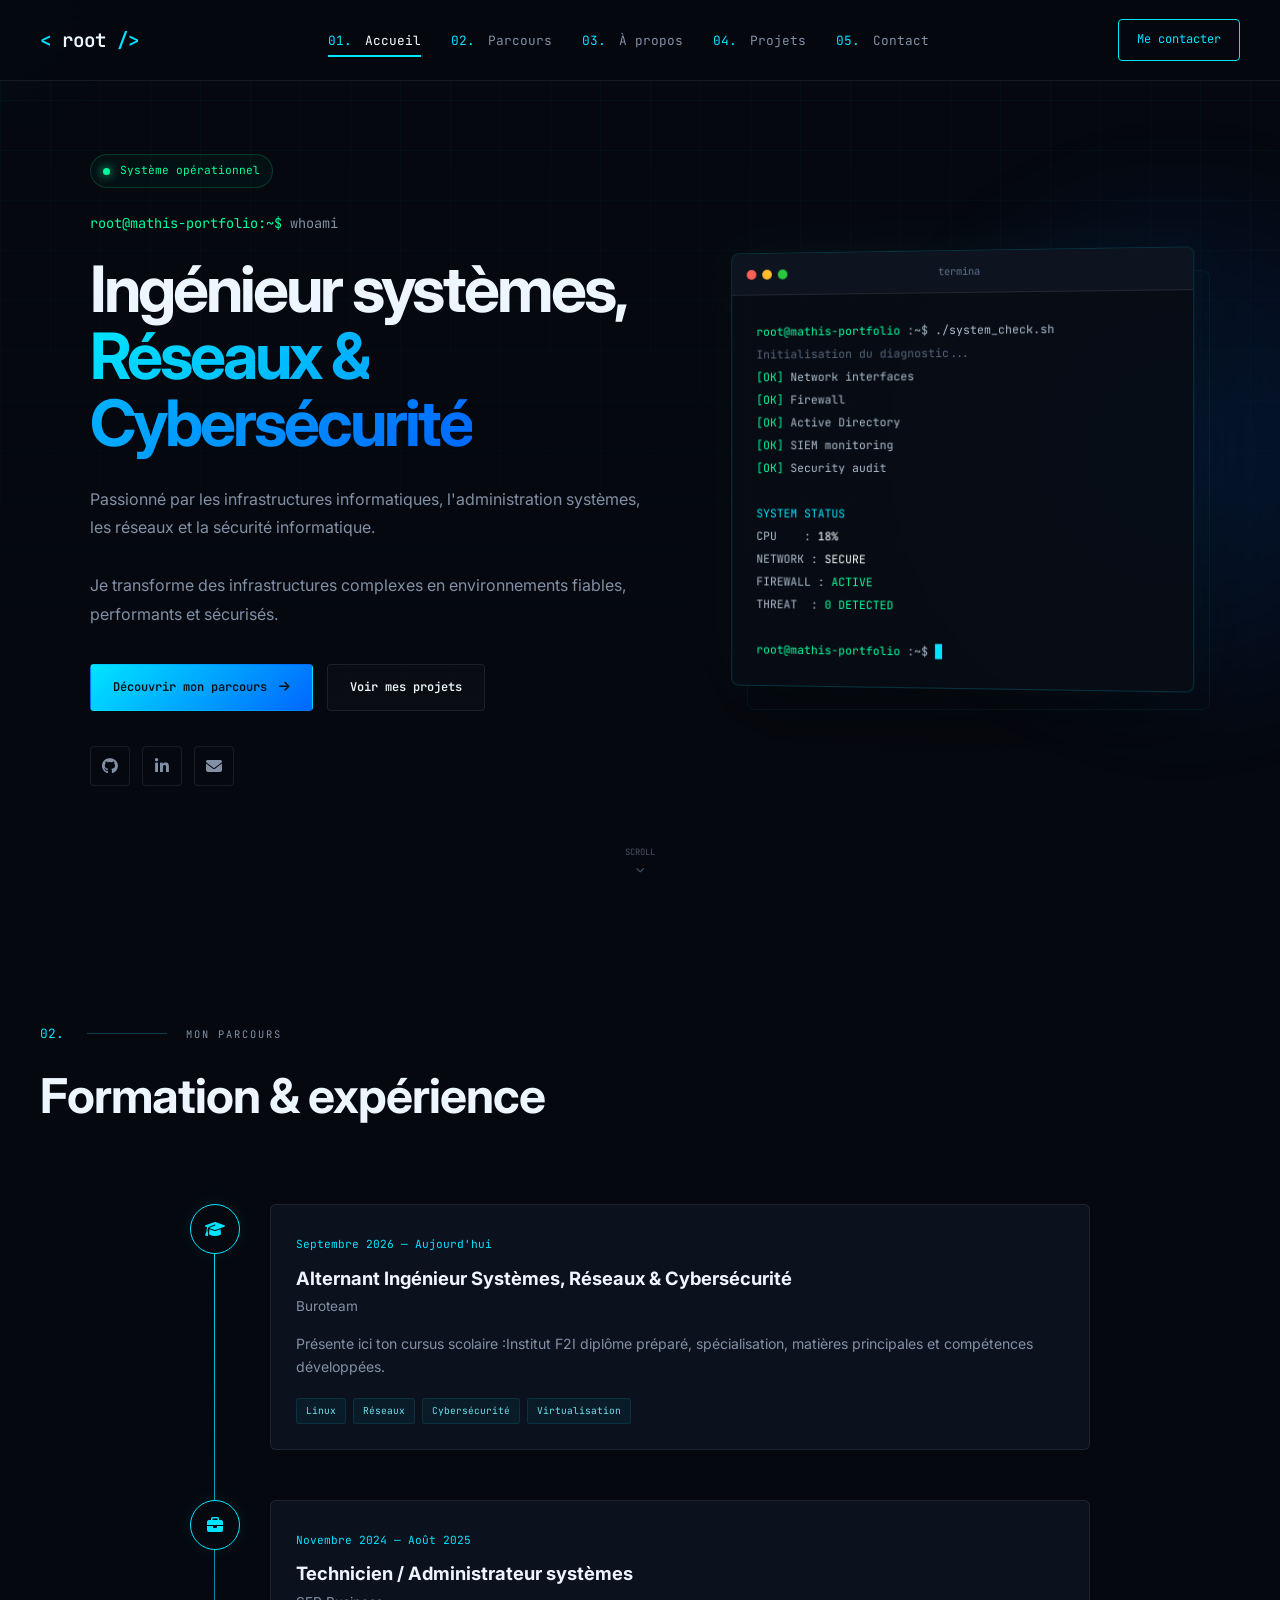
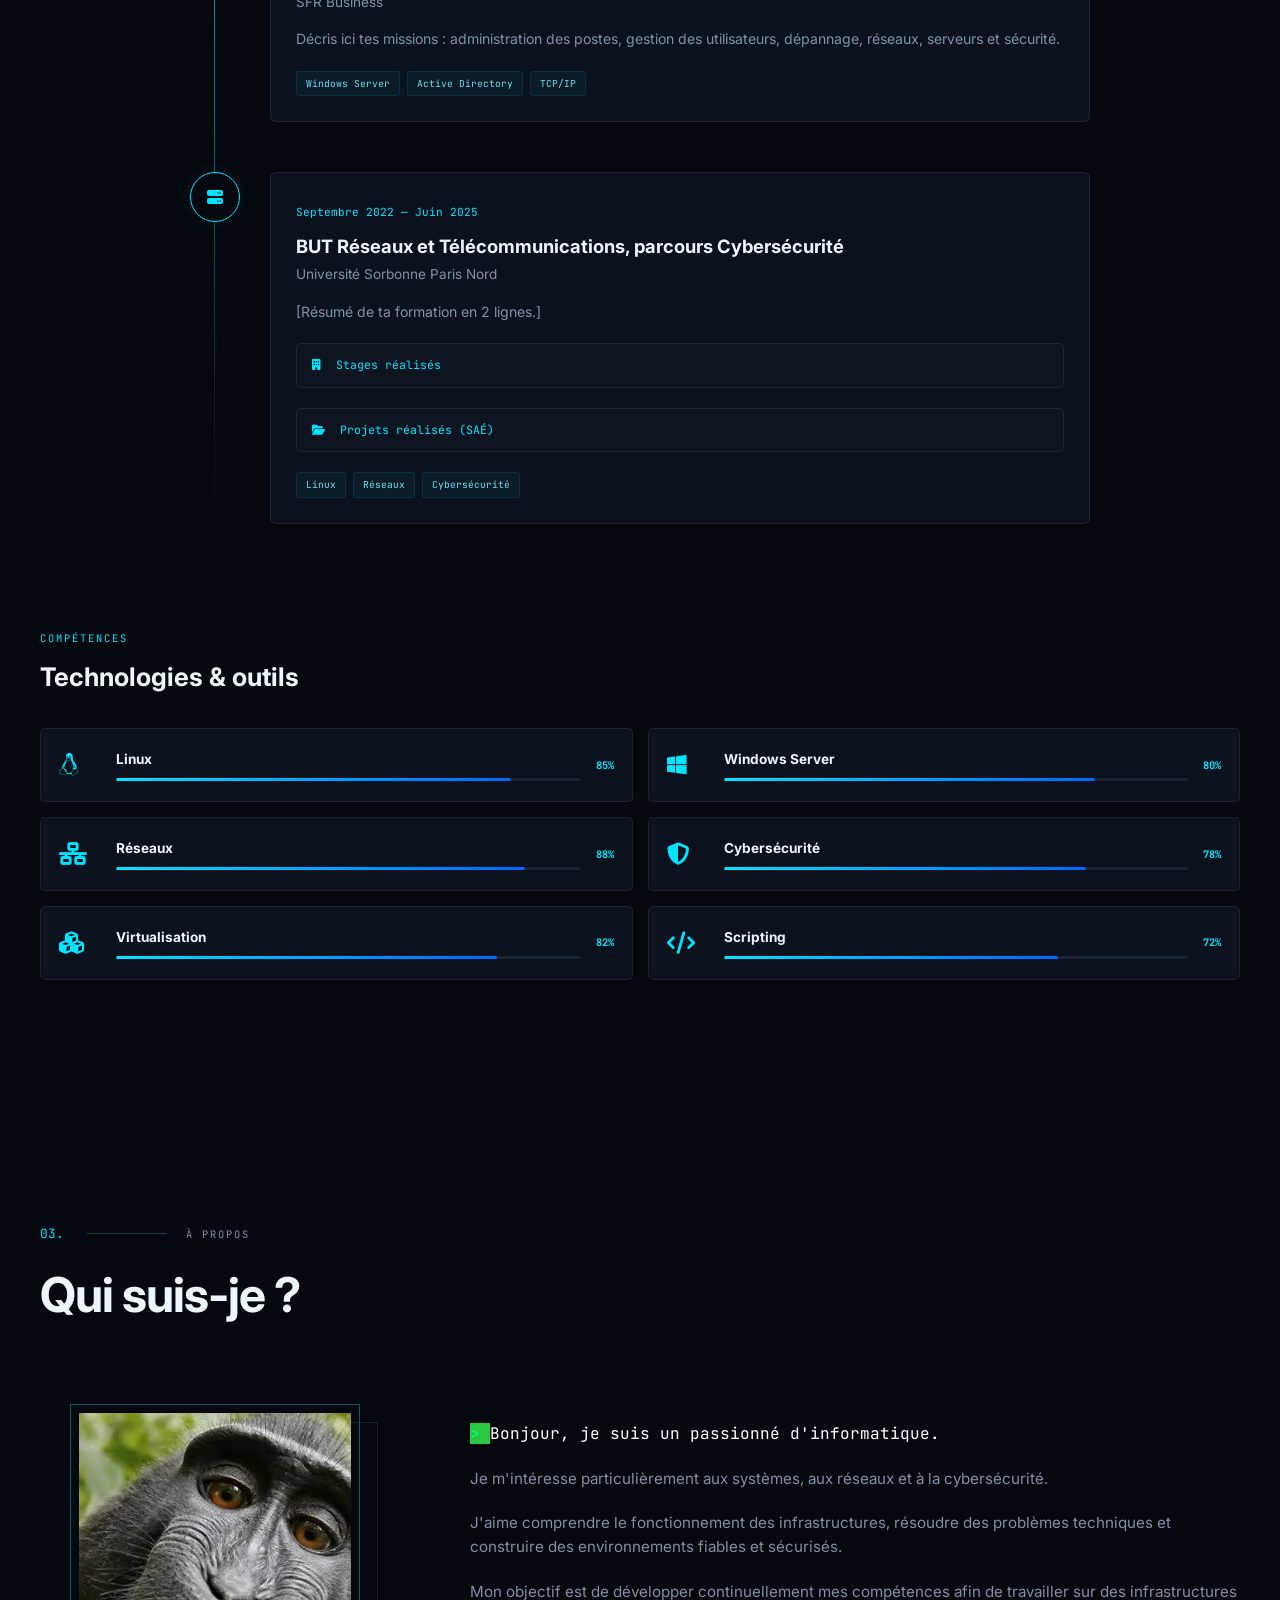
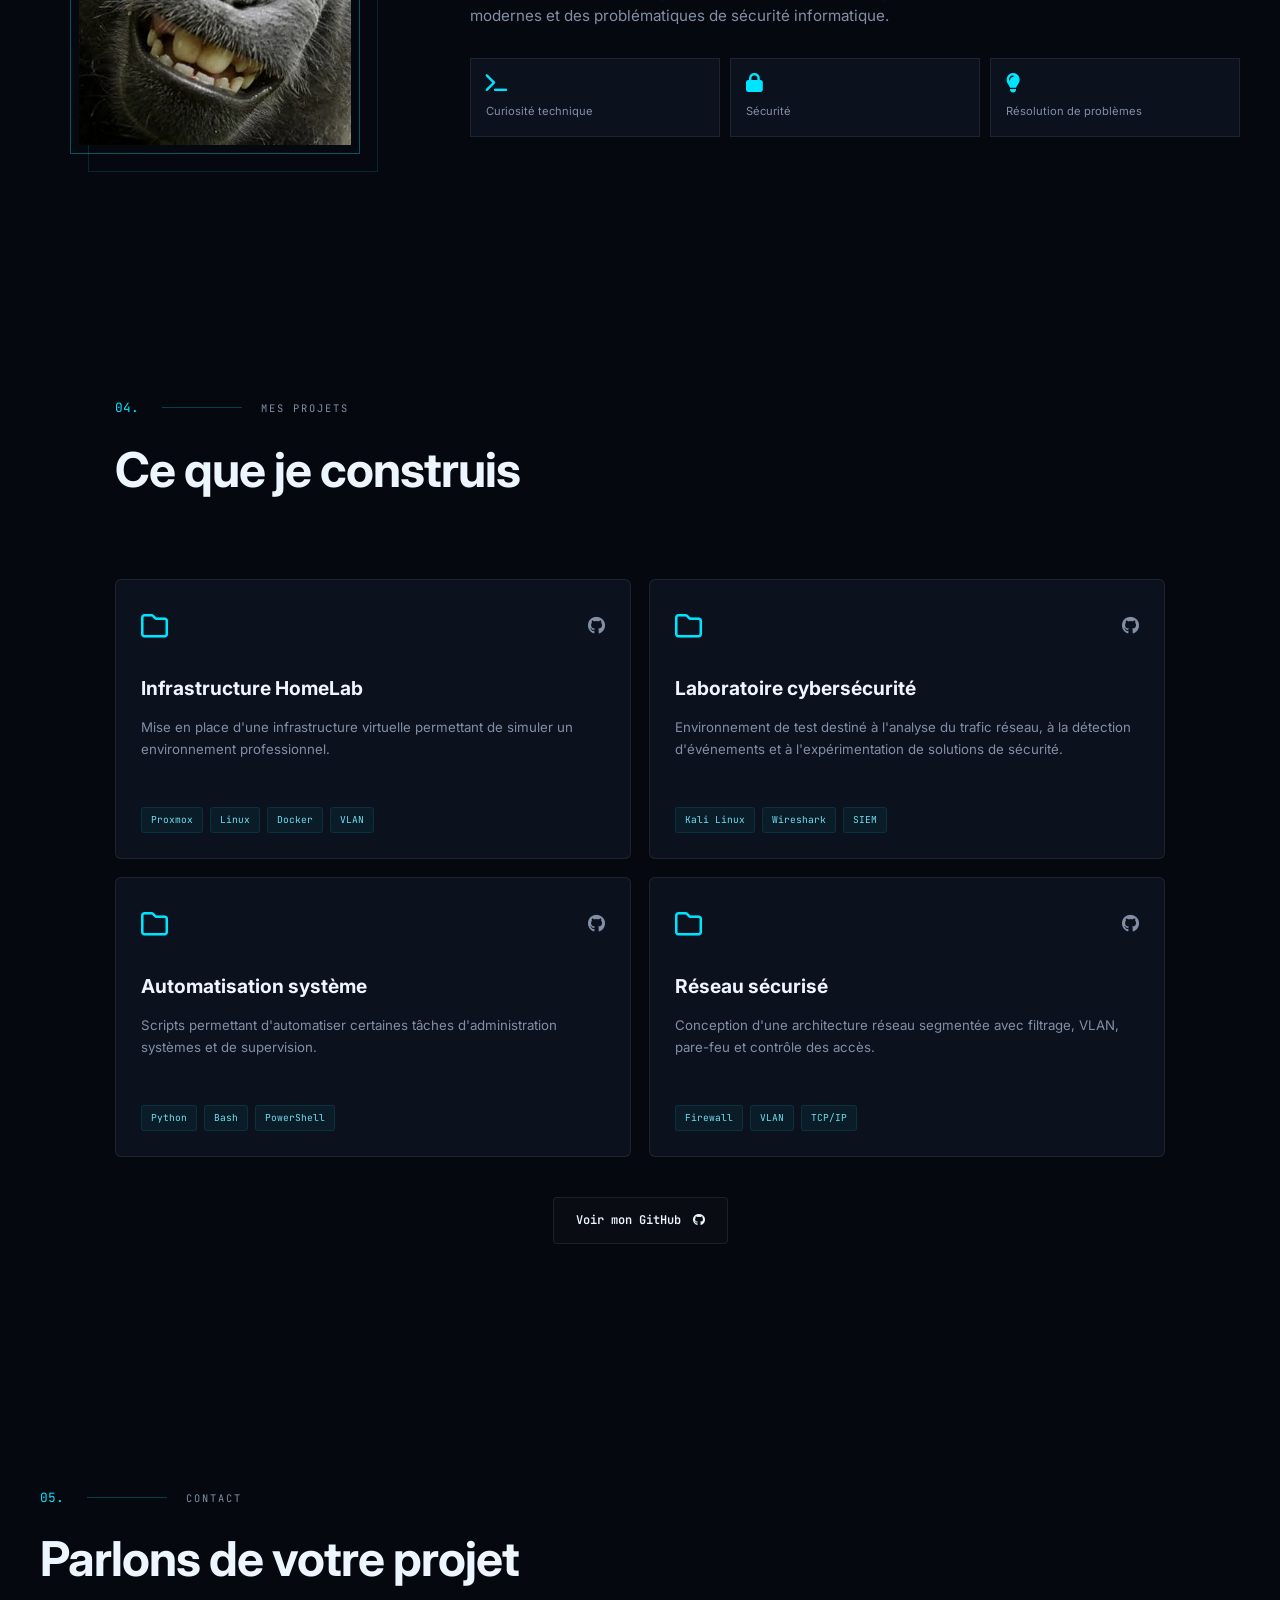
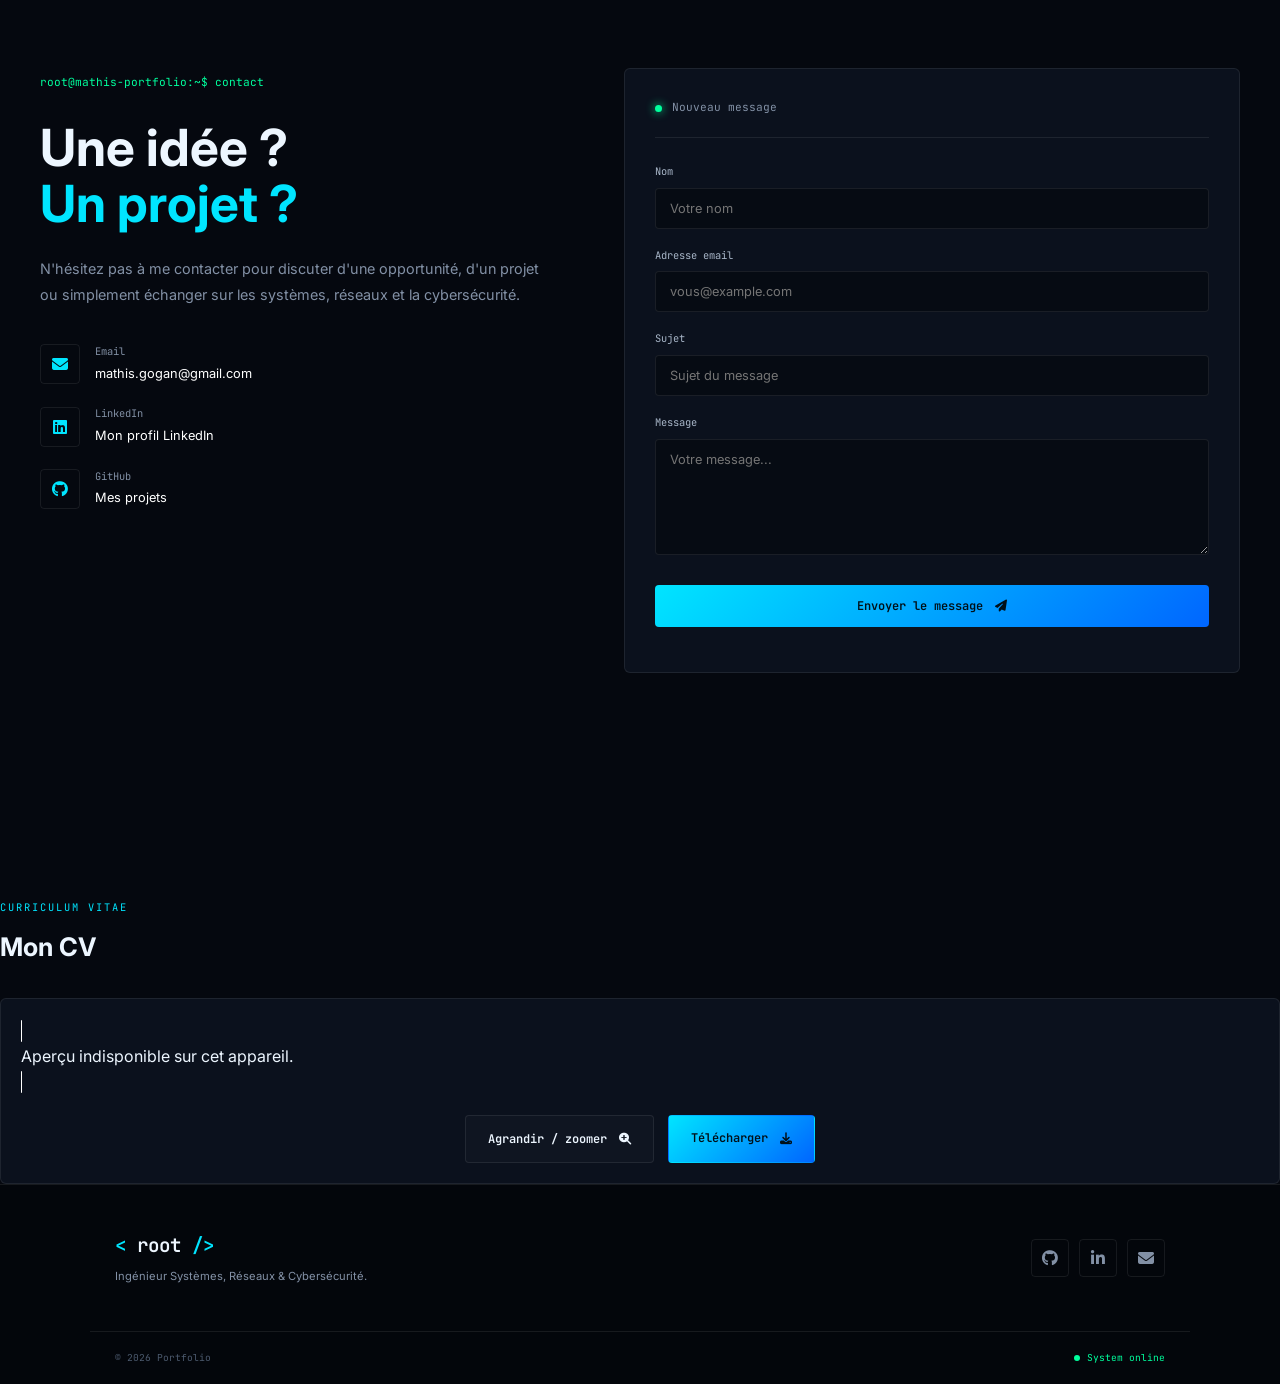
==== commit 4cdecff1: "pajout de ma photo de profil" ====
--- a/index.html
+++ b/index.html
@@ -789,23 +789,16 @@
 
     <div class="about-grid">
 
-
         <div class="about-photo reveal">
 
             <div class="photo-frame">
 
-                <div class="photo-placeholder">
-
-                    <i class="fas fa-user-secret"></i>
-
-                    <span>
-                        TA PHOTO
-                    </span>
-
-                </div>
-
-            </div>
-
+                <img src="src/Image/images.jpg"
+                    alt="Portrait de Mathis Gogan"
+                    class="photo-img"
+                    loading="lazy">
+
+            </div>
 
             <div class="photo-decoration"></div>
 
--- a/src/CSS/style.css
+++ b/src/CSS/style.css
@@ -2306,3 +2306,18 @@
     .cv-modal { padding: 0; }
 }
 
+/* ===== PHOTO ===== */
+.photo-img {
+    width: 100%;
+    height: 100%;
+    display: block;
+    object-fit: cover;          /* recadre sans déformer */
+    object-position: center top; /* garde le visage visible */
+    filter: grayscale(20%) contrast(1.05);
+    transition: filter .4s ease;
+}
+
+.photo-frame:hover .photo-img {
+    filter: none;
+}
+
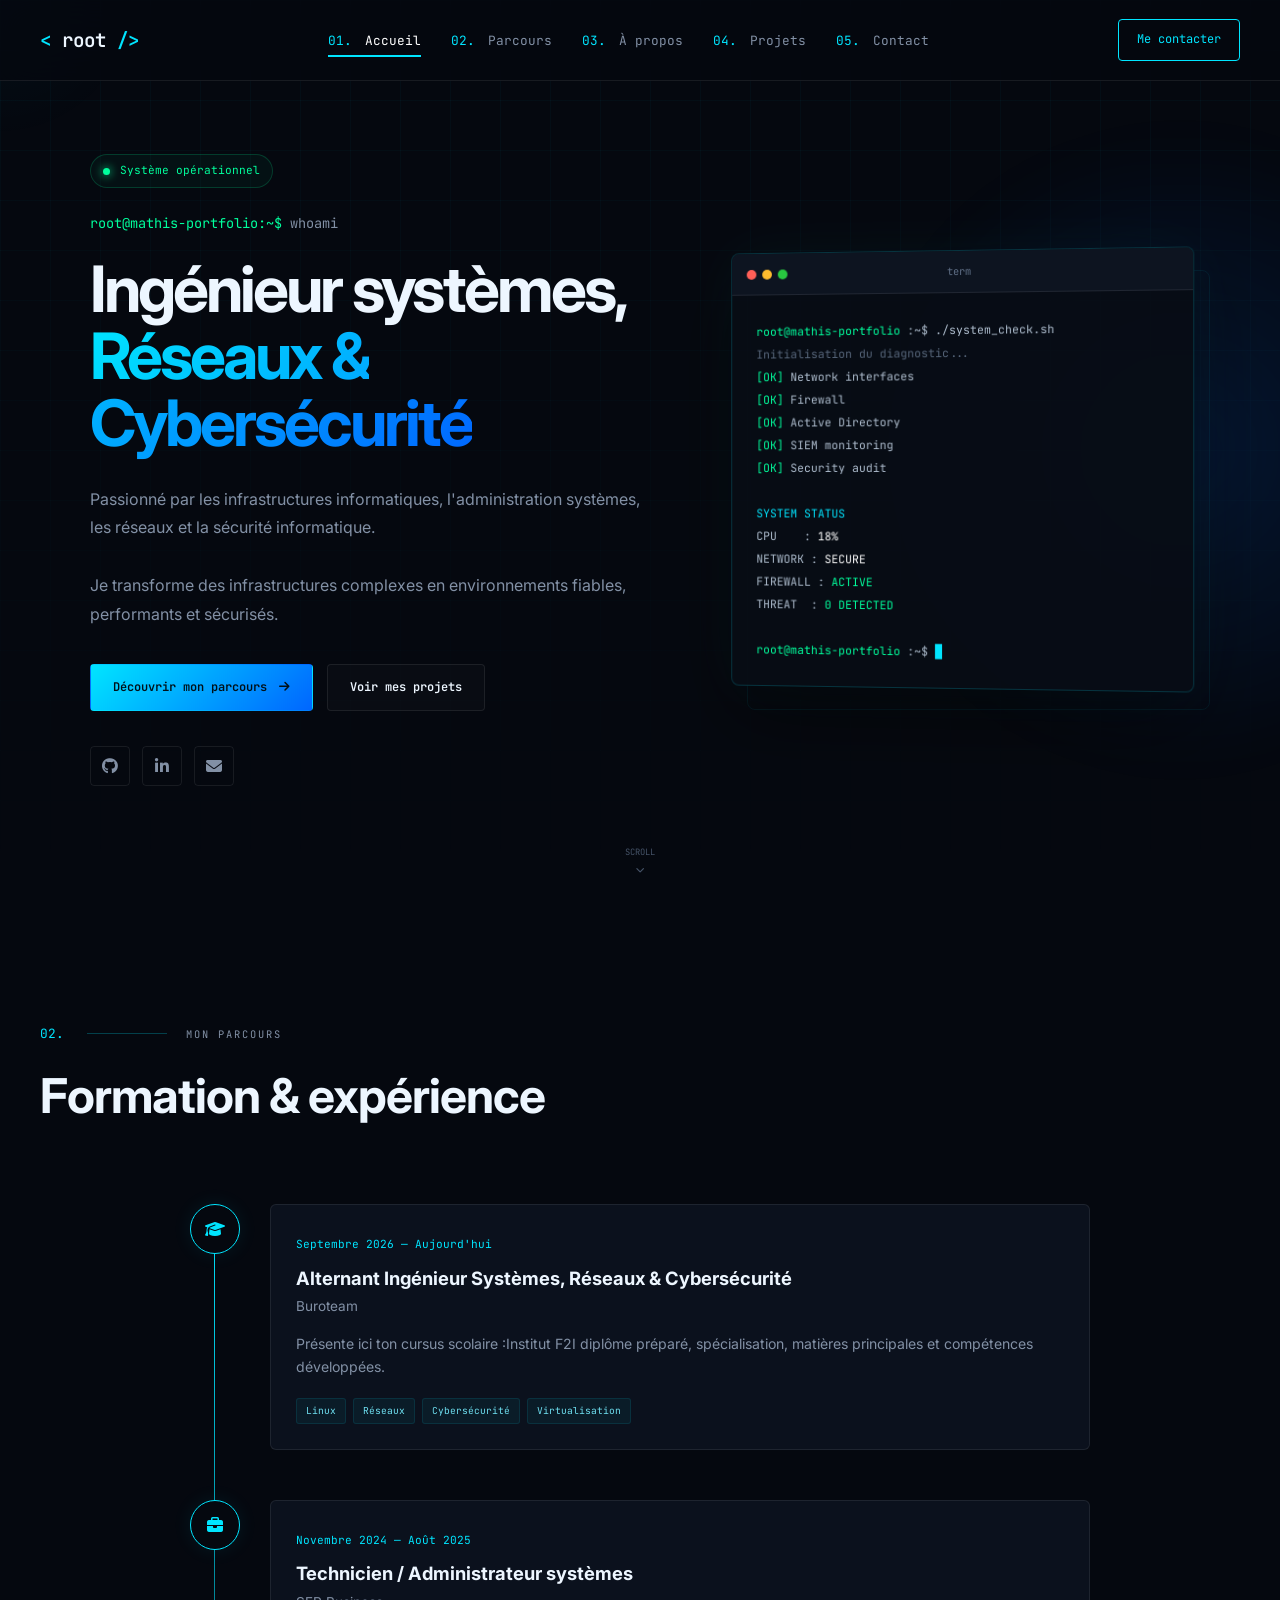
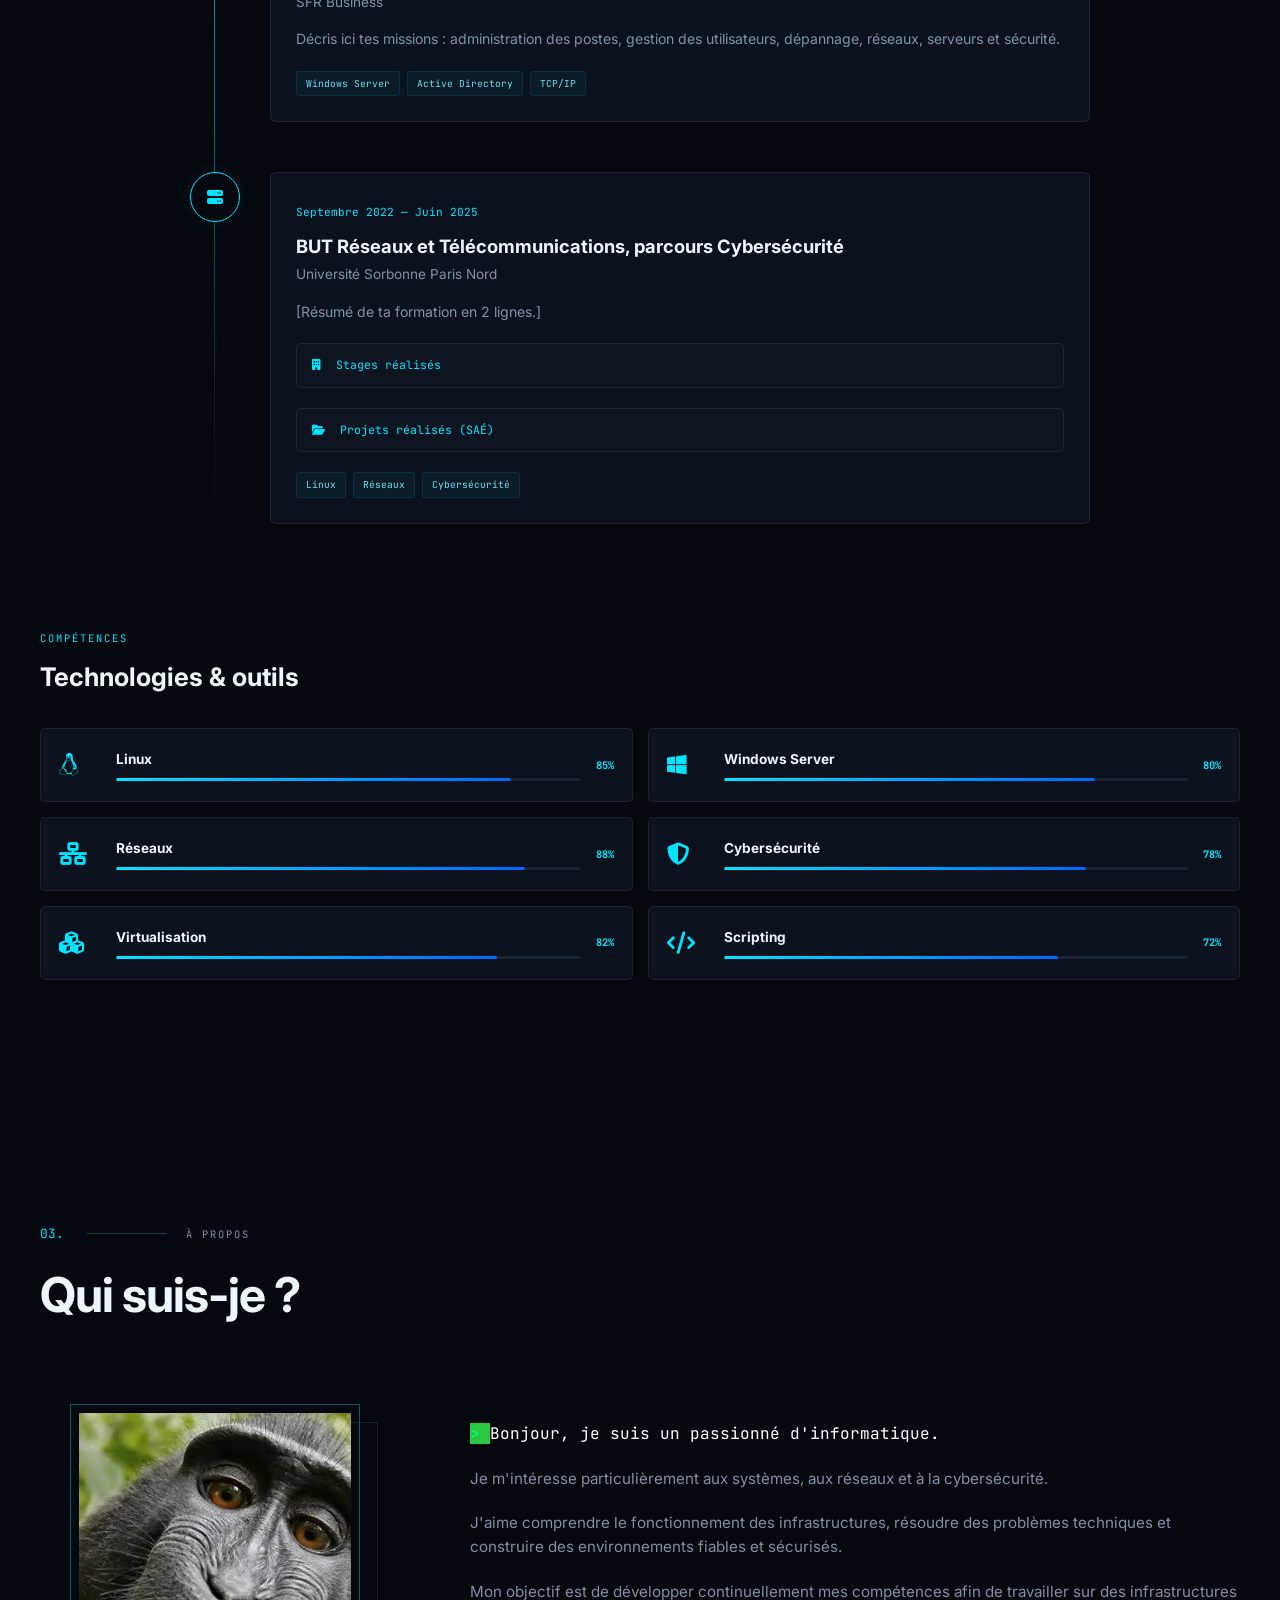
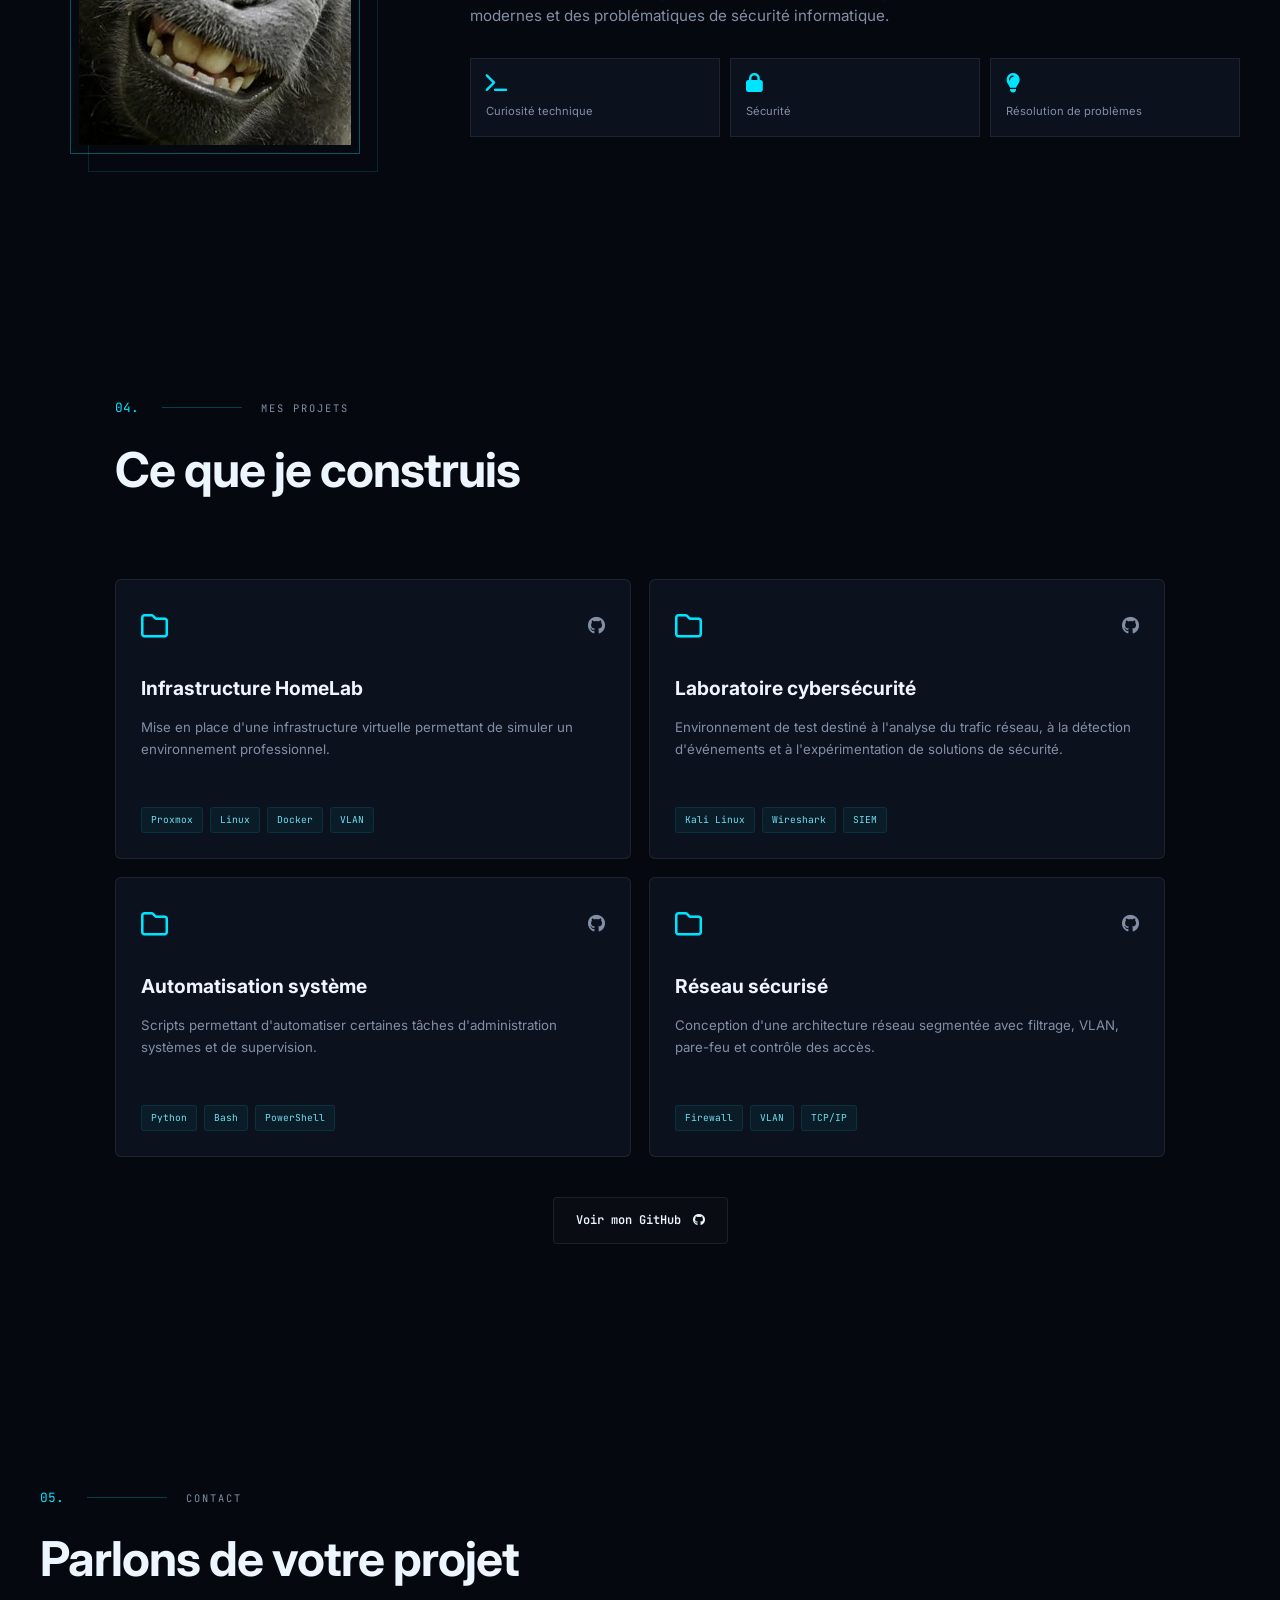
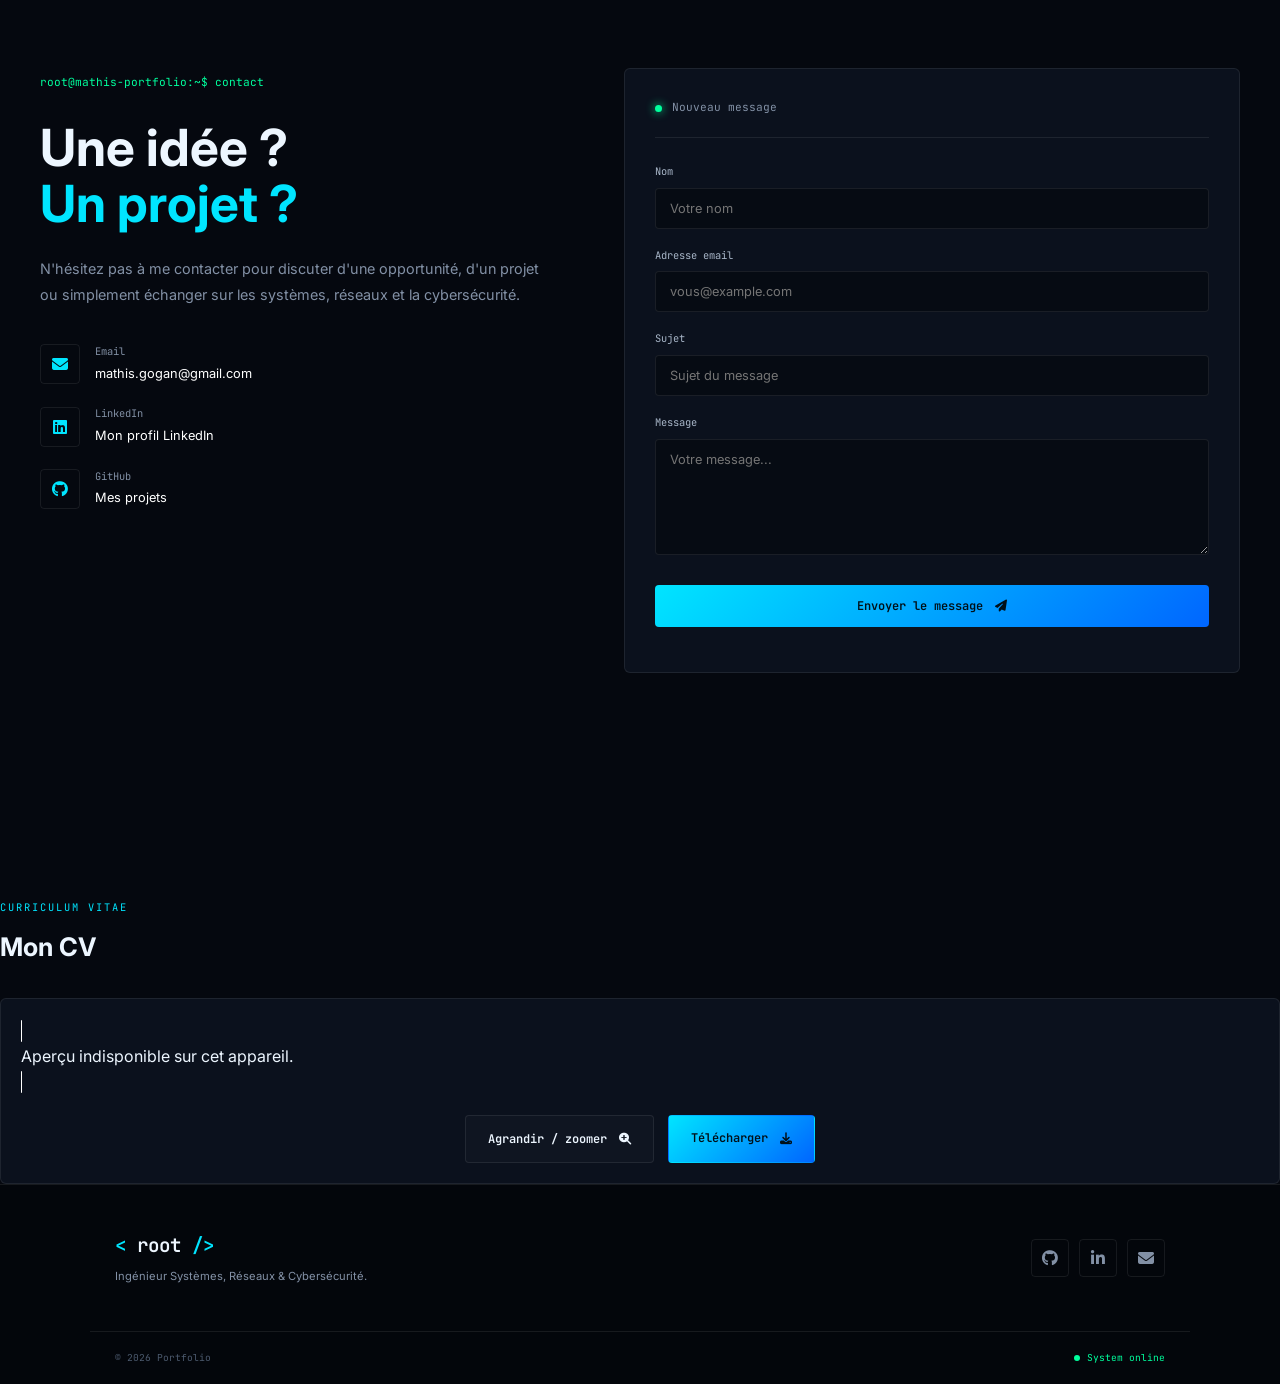
==== commit a0ce99c1: "ajout du CV" ====
--- a/index.html
+++ b/index.html
@@ -1396,7 +1396,7 @@
             <div class="cv-modal-bar">
                 <span>CV_Mathis_Gogan.pdf</span>
                 <div>
-                    <a href="src/assets/CV_Mathis_Gogan.pdf" download aria-label="Télécharger">
+                    <a href="src/Assets/CV GOGAN Mathis_ISRC.pdf" download aria-label="Télécharger">
                         <i class="fas fa-download"></i>
                     </a>
                     <button type="button" id="cvClose" aria-label="Fermer">
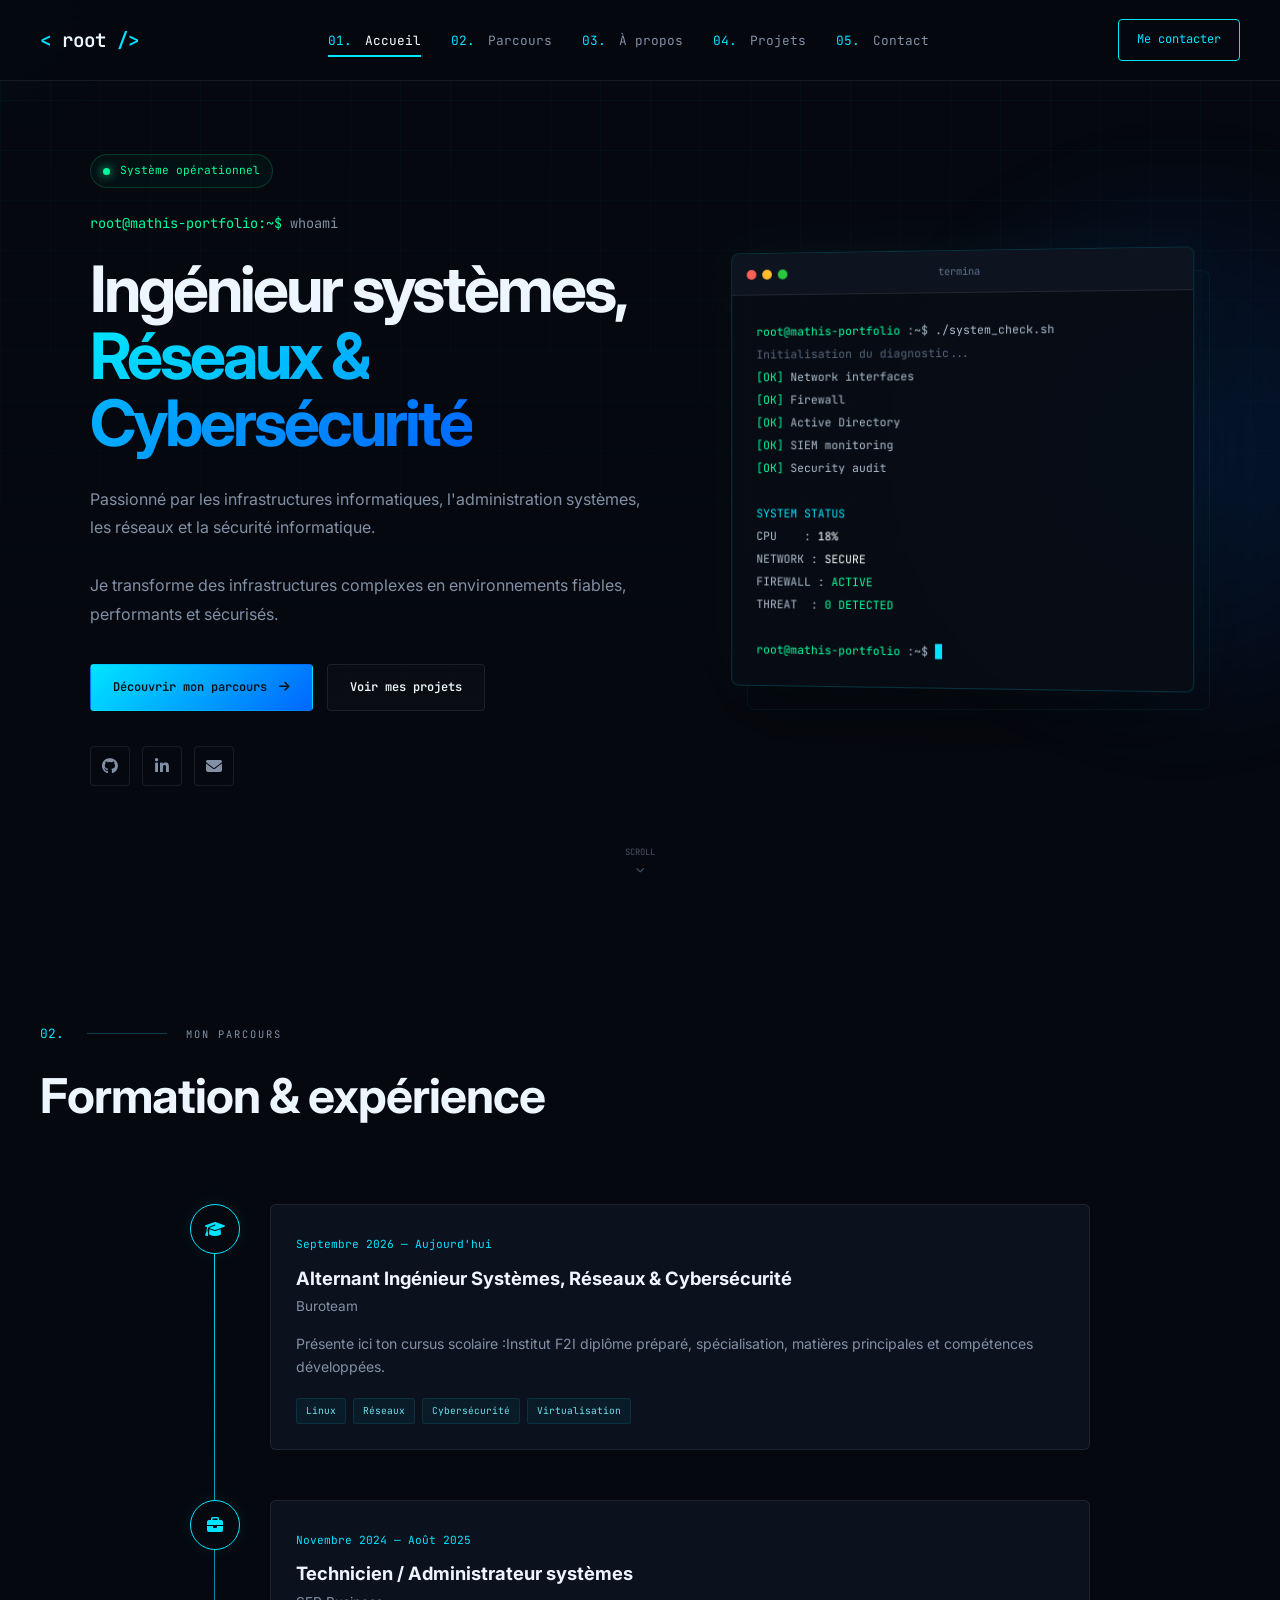
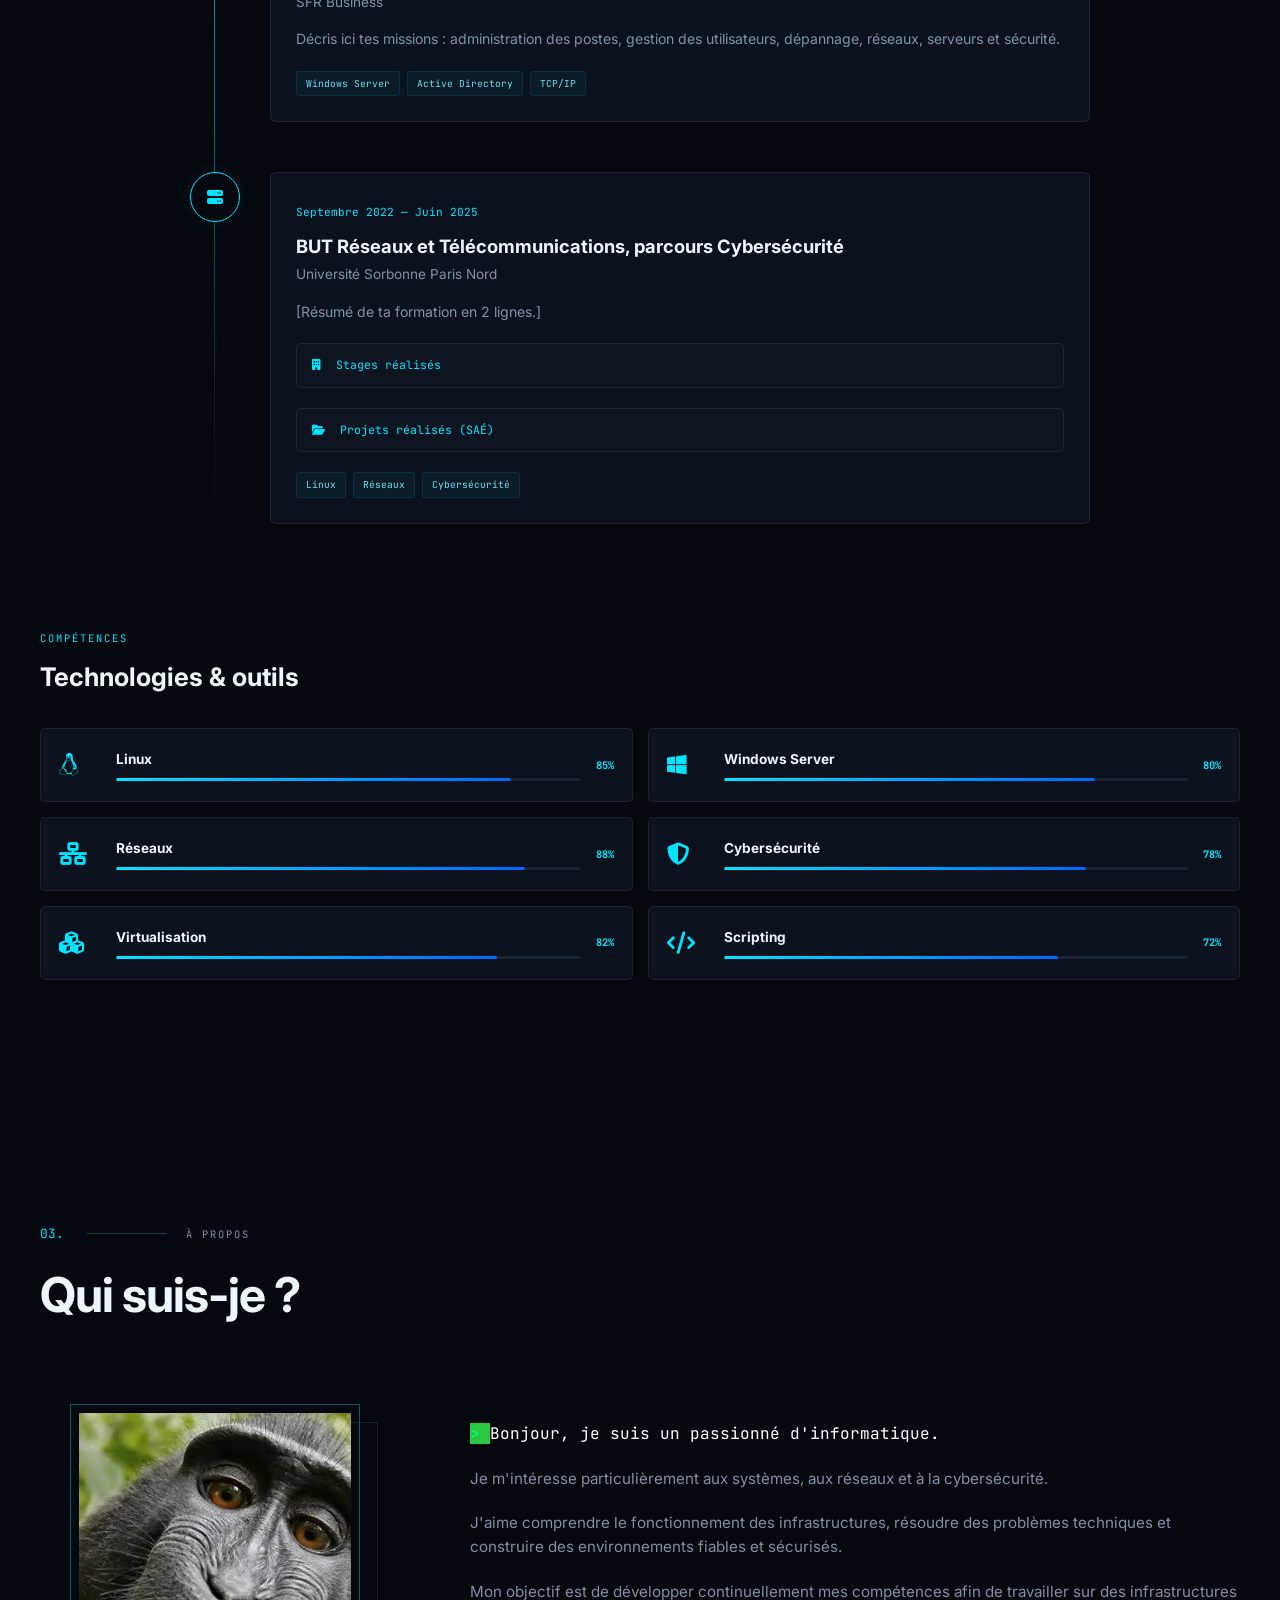
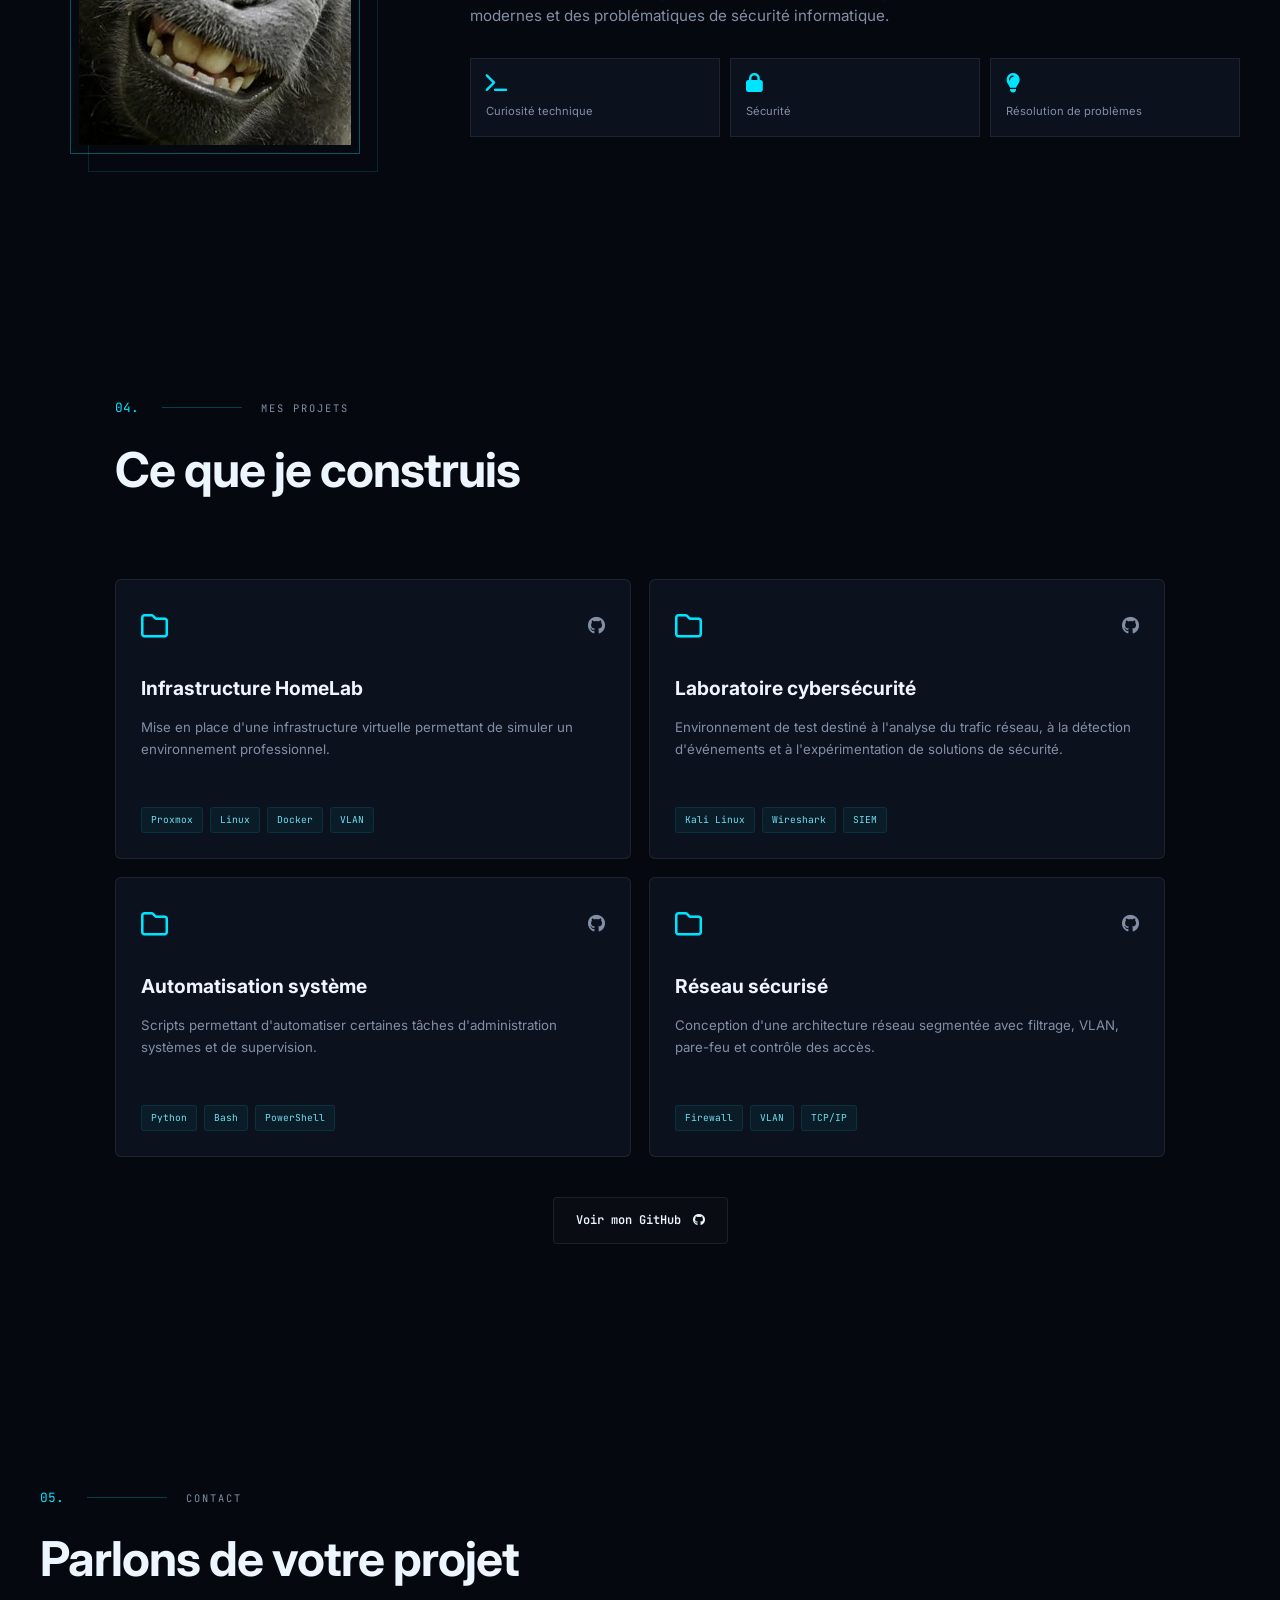
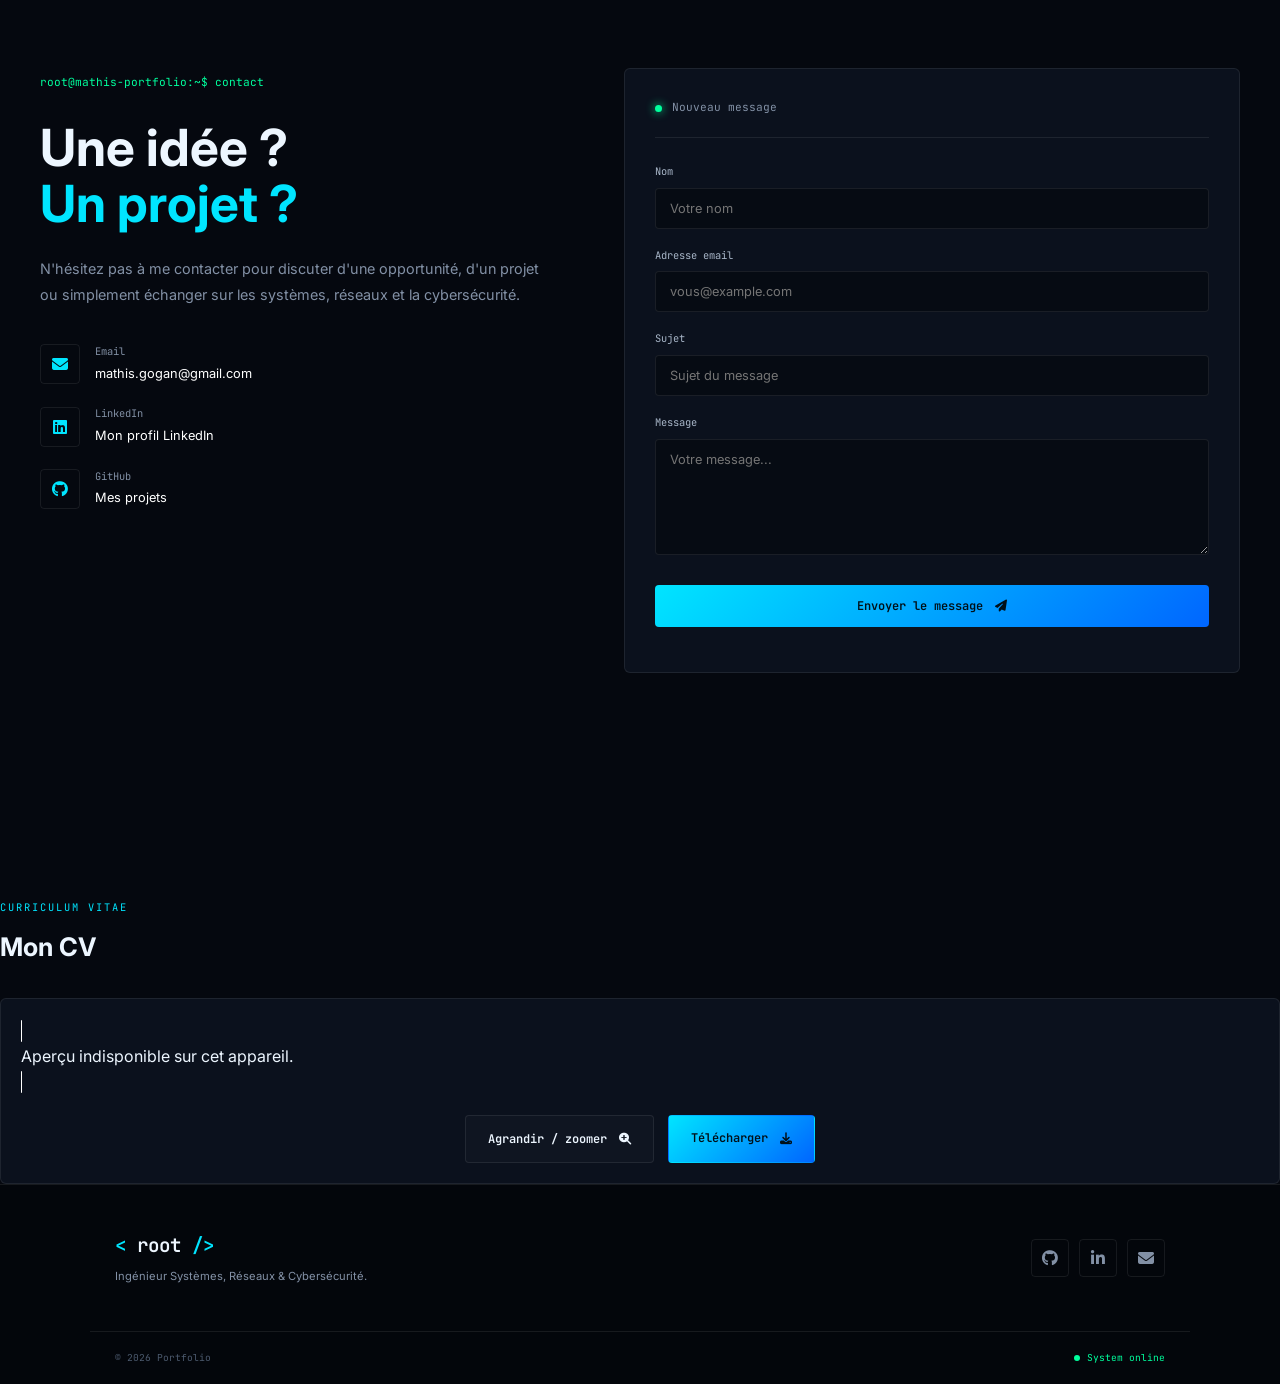
==== commit c562150f: "ajout du CV" ====
--- a/index.html
+++ b/index.html
@@ -1396,7 +1396,7 @@
             <div class="cv-modal-bar">
                 <span>CV_Mathis_Gogan.pdf</span>
                 <div>
-                    <a href="src/Assets/CV GOGAN Mathis_ISRC.pdf" download aria-label="Télécharger">
+                    <a href="src/Assets/CV_GOGAN_Mathis_ISRC.pdf" download aria-label="Télécharger">
                         <i class="fas fa-download"></i>
                     </a>
                     <button type="button" id="cvClose" aria-label="Fermer">
@@ -1404,7 +1404,7 @@
                     </button>
                 </div>
             </div>
-            <iframe src="" data-src="src/assets/CV_Mathis_Gogan.pdf#view=FitH" title="CV"></iframe>
+            <iframe src="" data-src="src/Assets/CV_GOGAN_Mathis_ISRC.pdf#view=FitH" title="CV"></iframe>
         </div>
     </div>
 
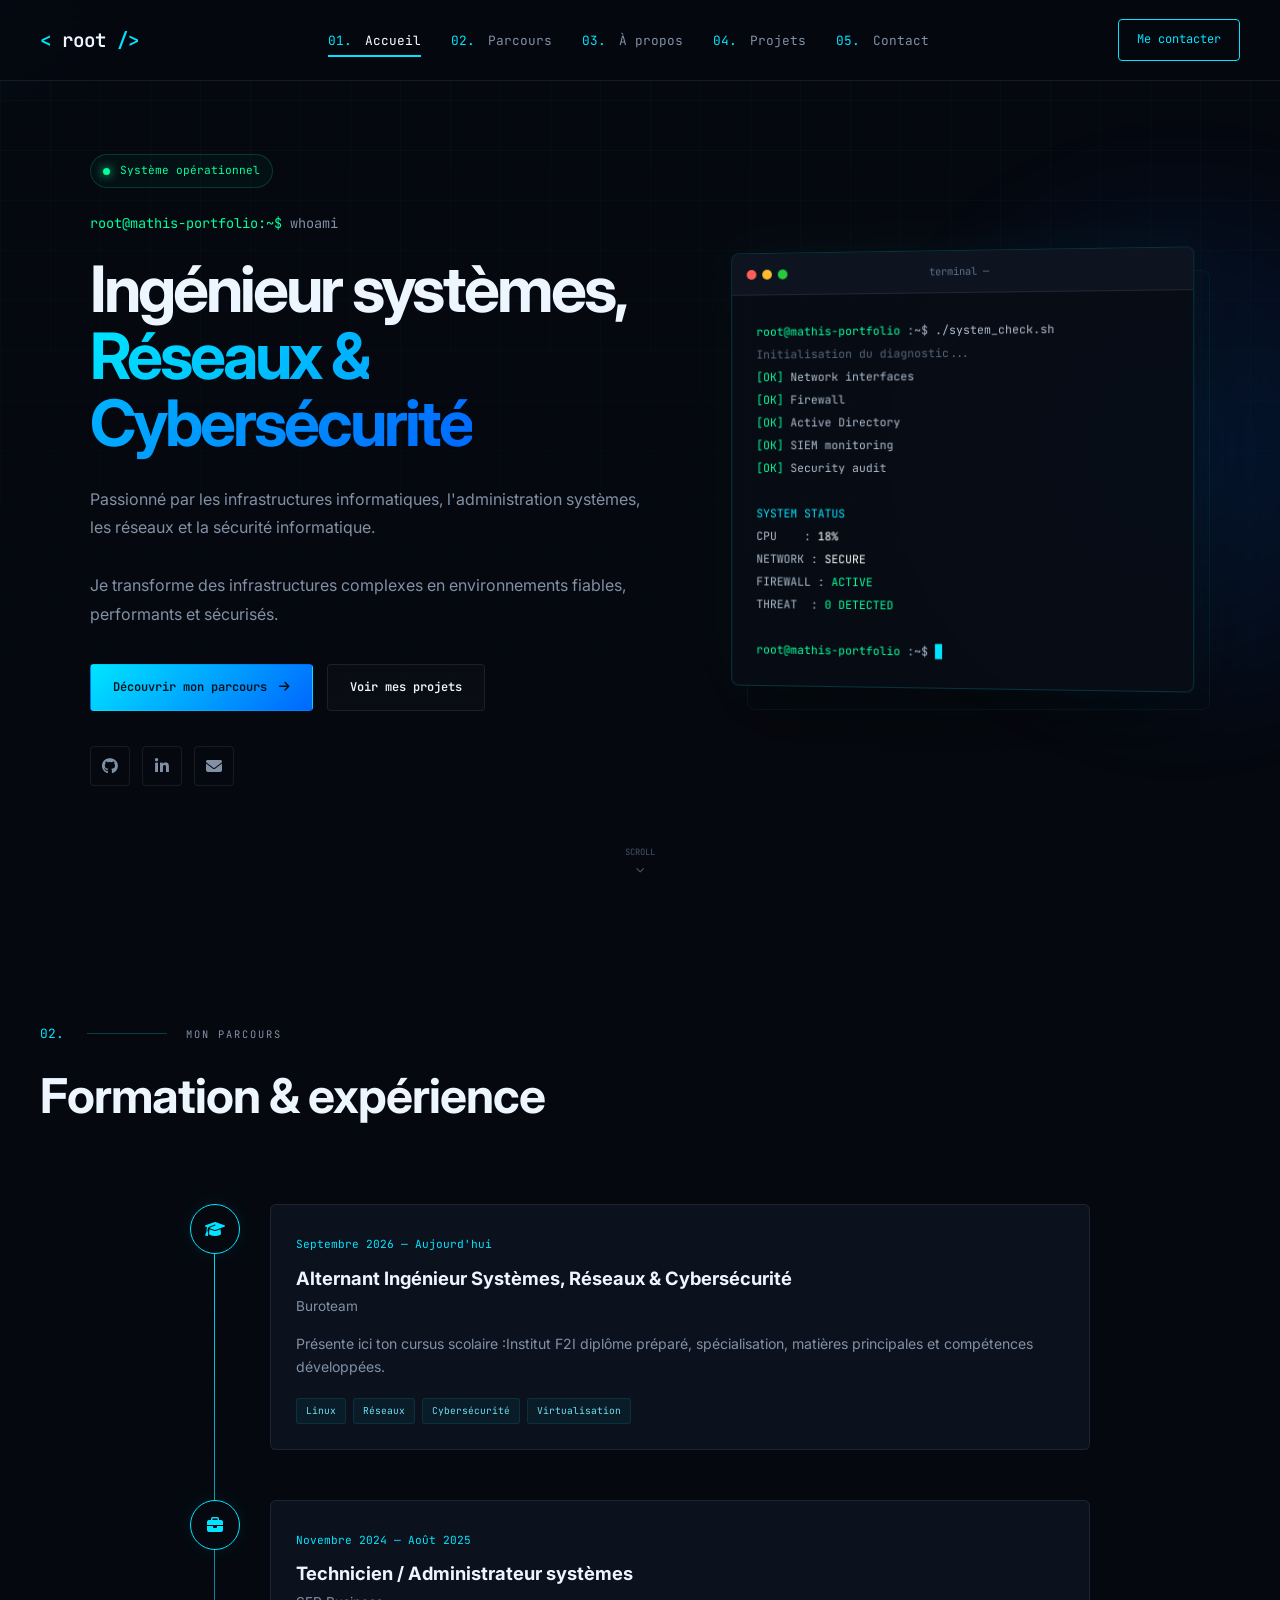
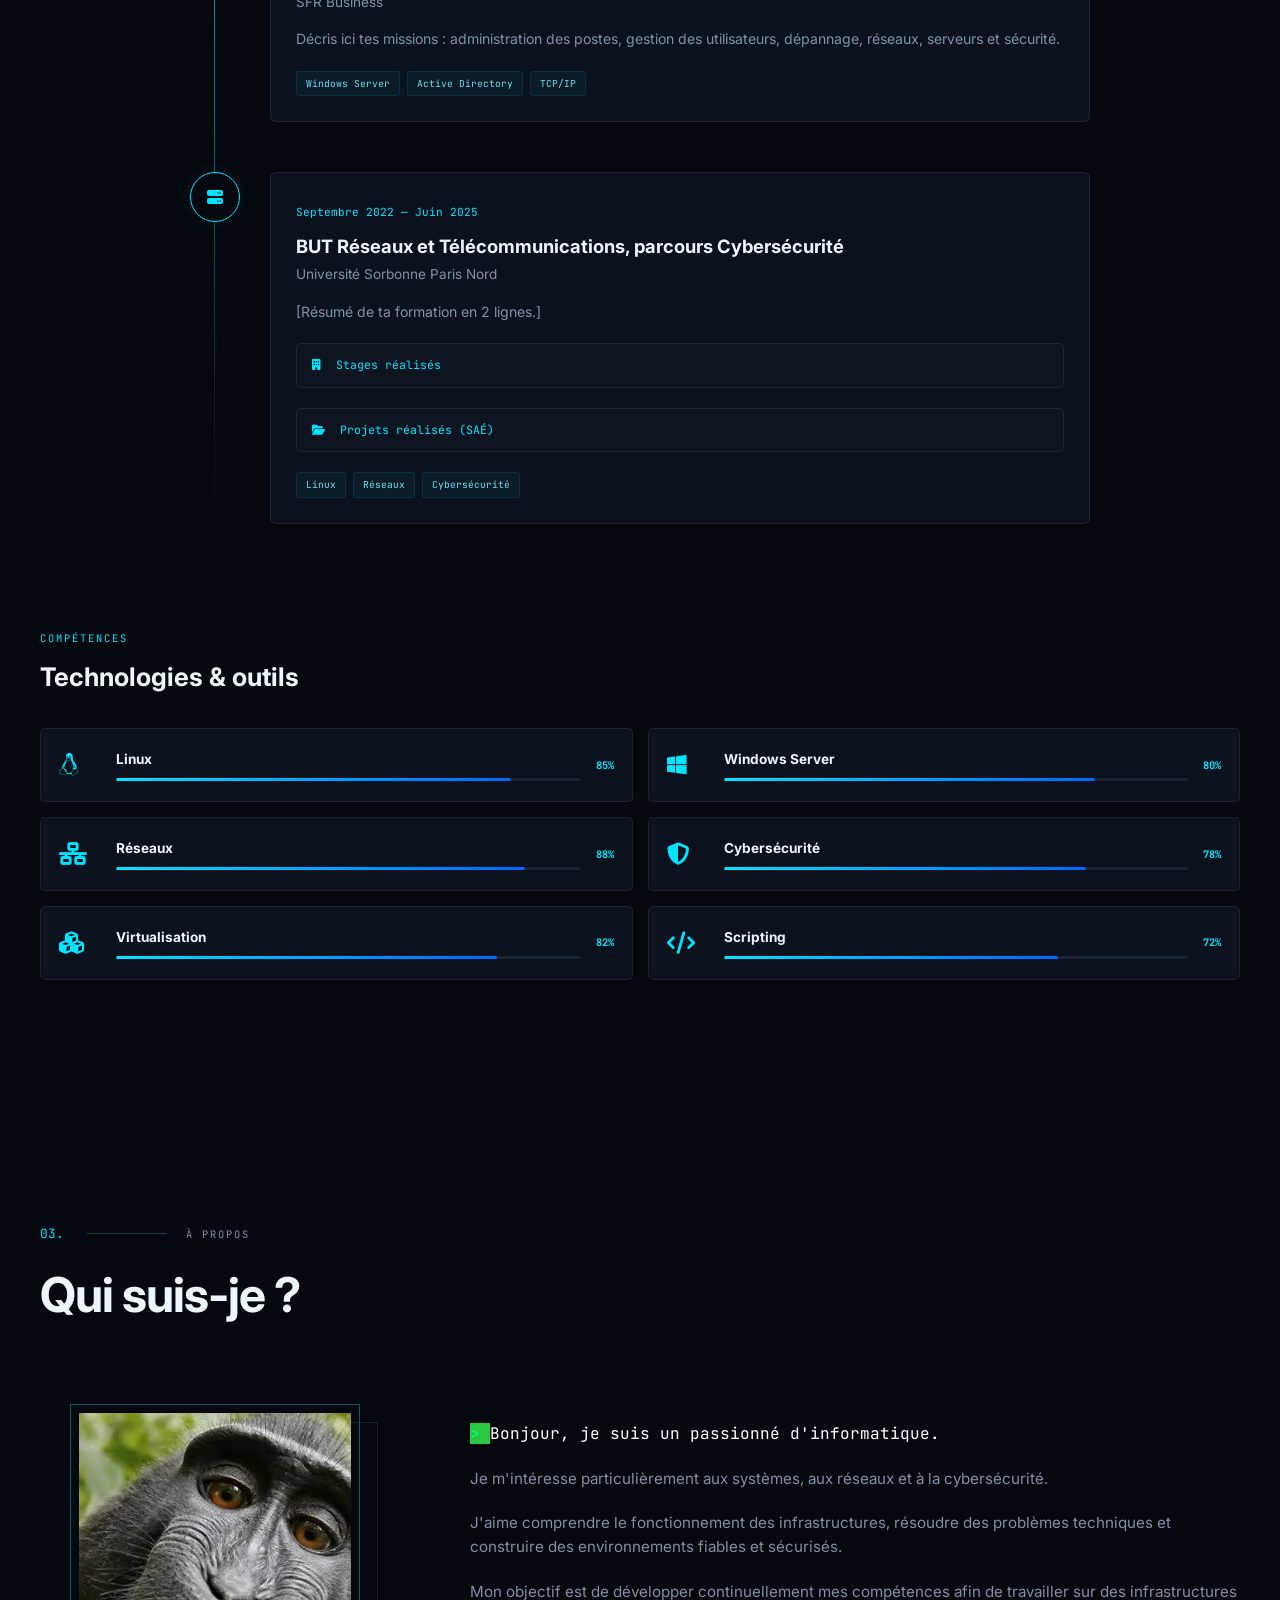
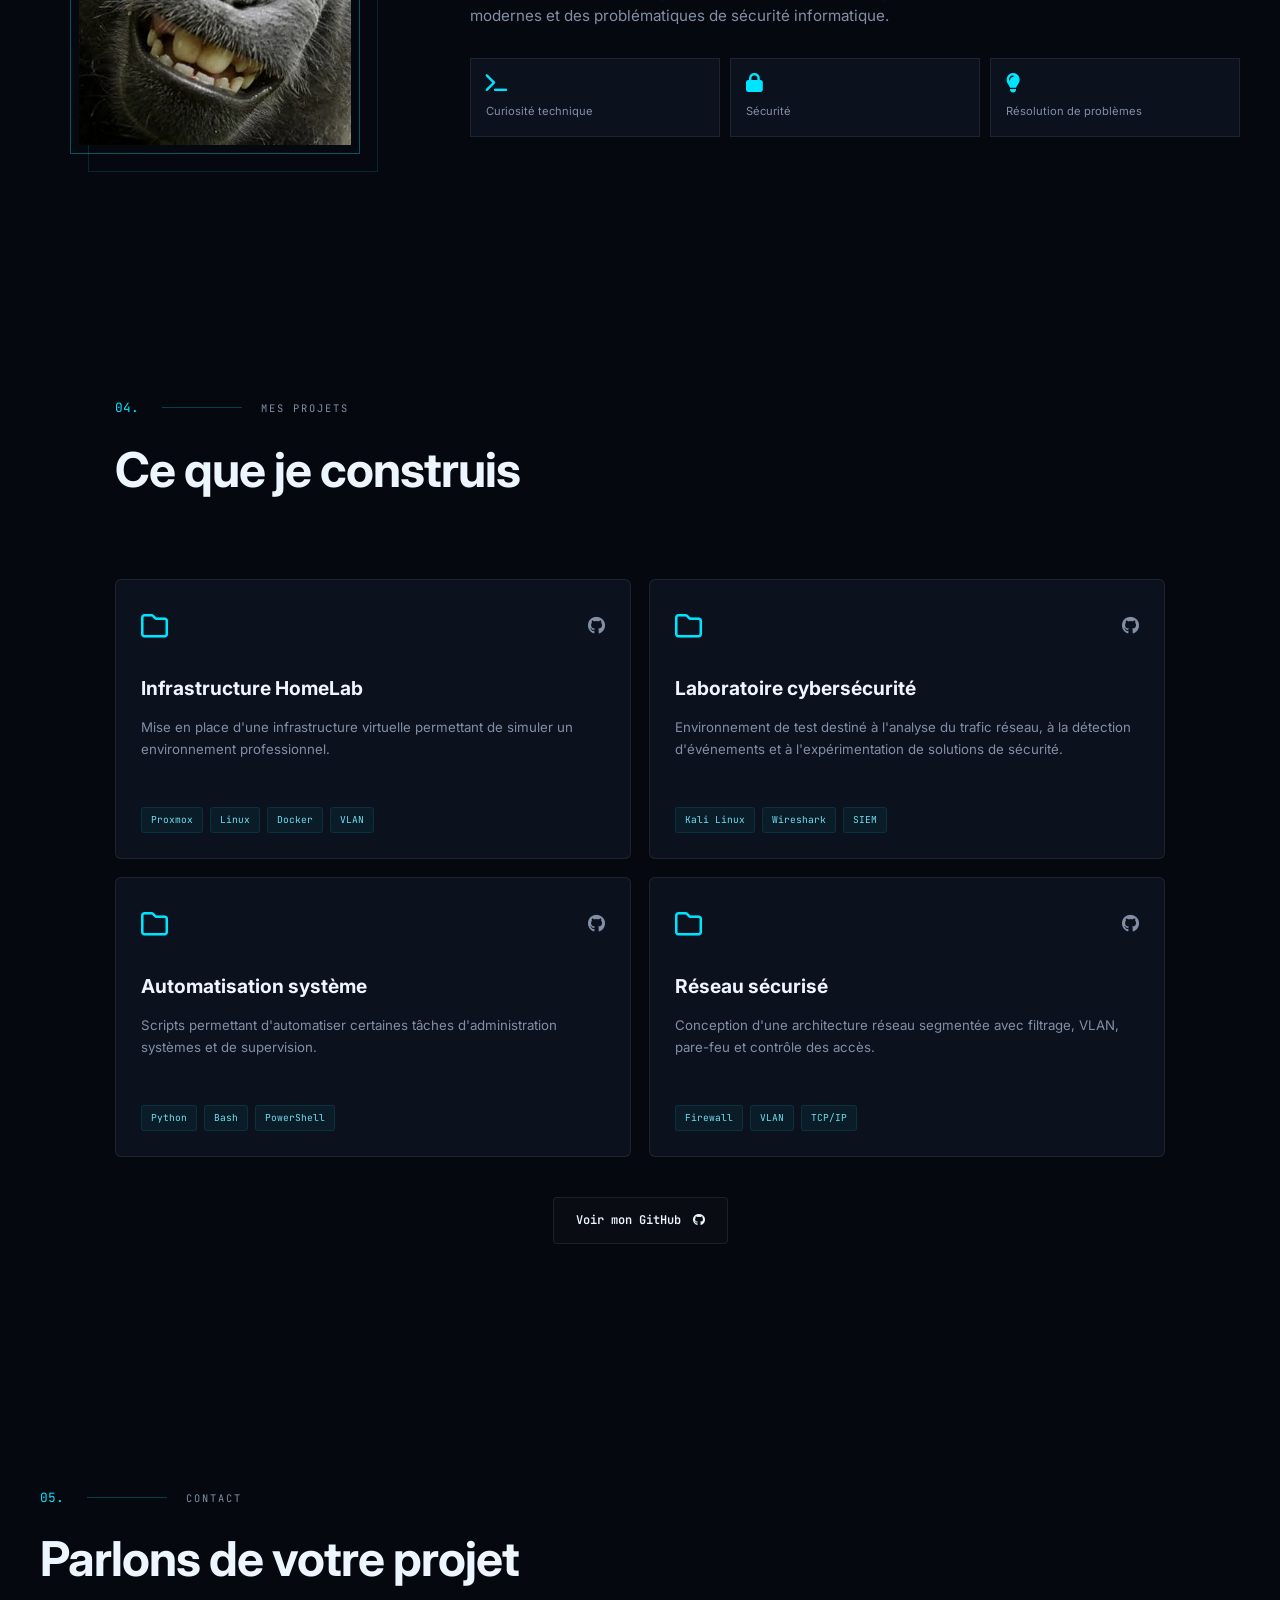
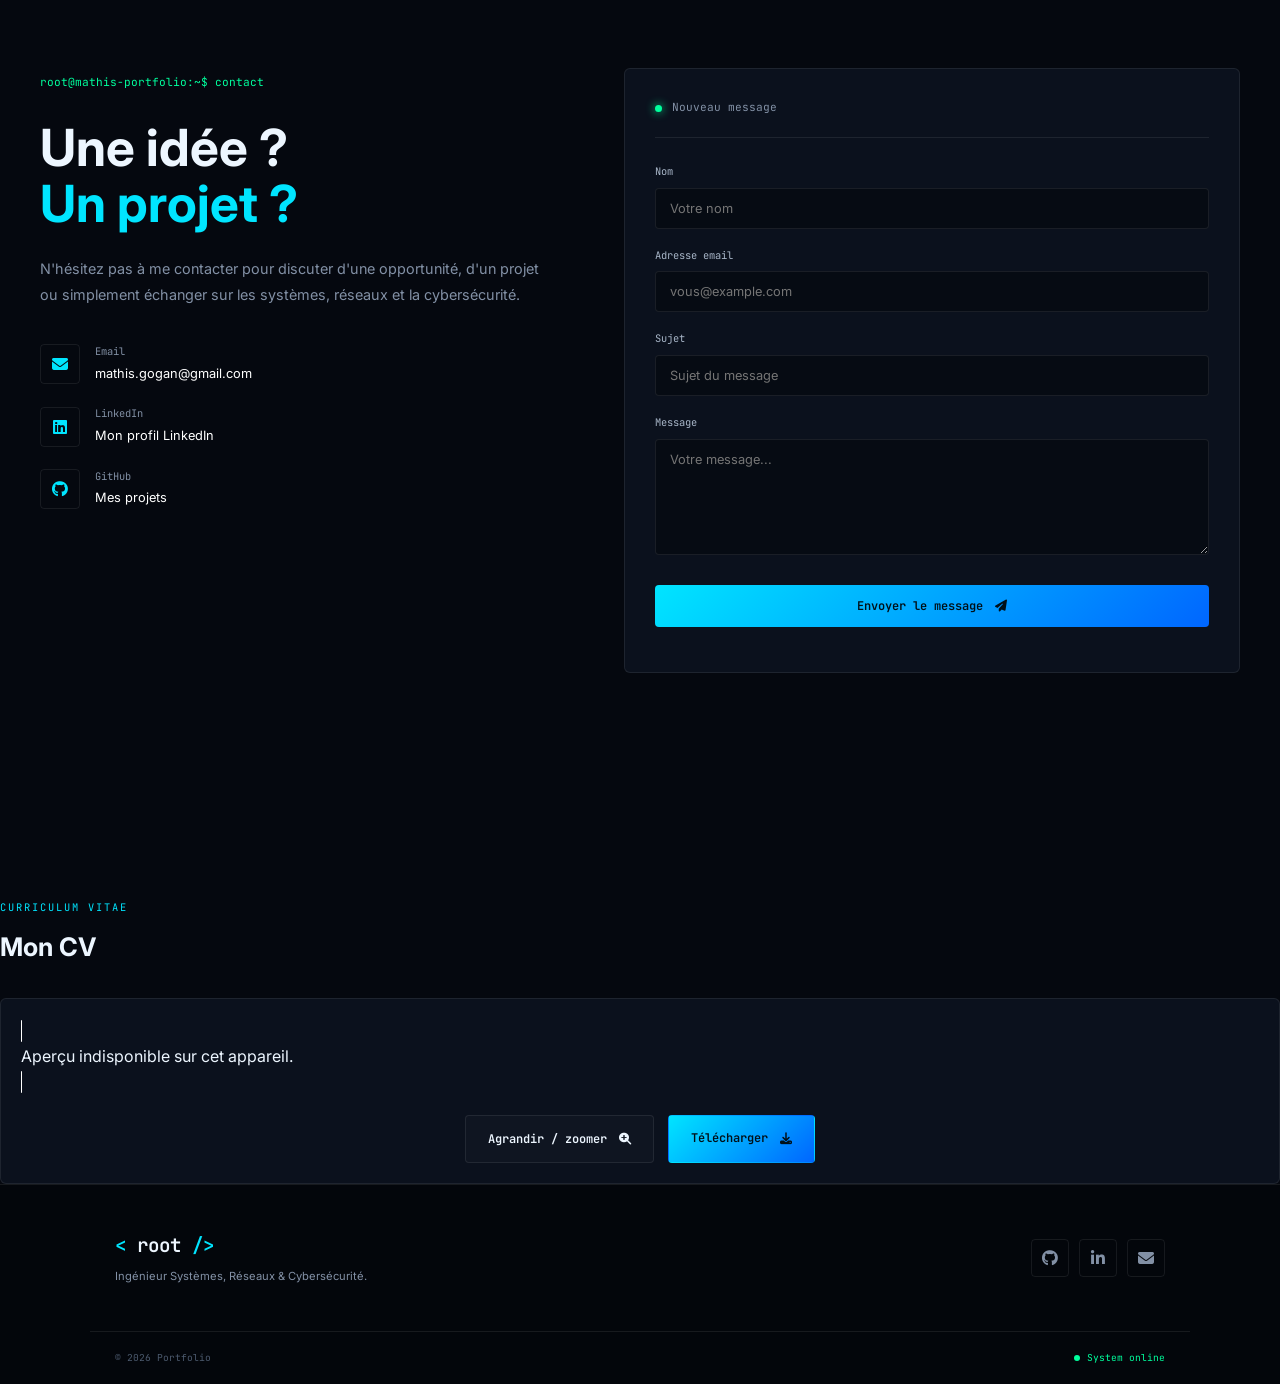
==== commit 5b051dbb: "ajout du CV" ====
--- a/index.html
+++ b/index.html
@@ -1394,7 +1394,7 @@
     <div class="cv-modal" id="cvModal" aria-hidden="true">
         <div class="cv-modal-content">
             <div class="cv-modal-bar">
-                <span>CV_Mathis_Gogan.pdf</span>
+                <span>CV_GOGAN_Mathis_ISRC.pdf</span>
                 <div>
                     <a href="src/Assets/CV_GOGAN_Mathis_ISRC.pdf" download aria-label="Télécharger">
                         <i class="fas fa-download"></i>
